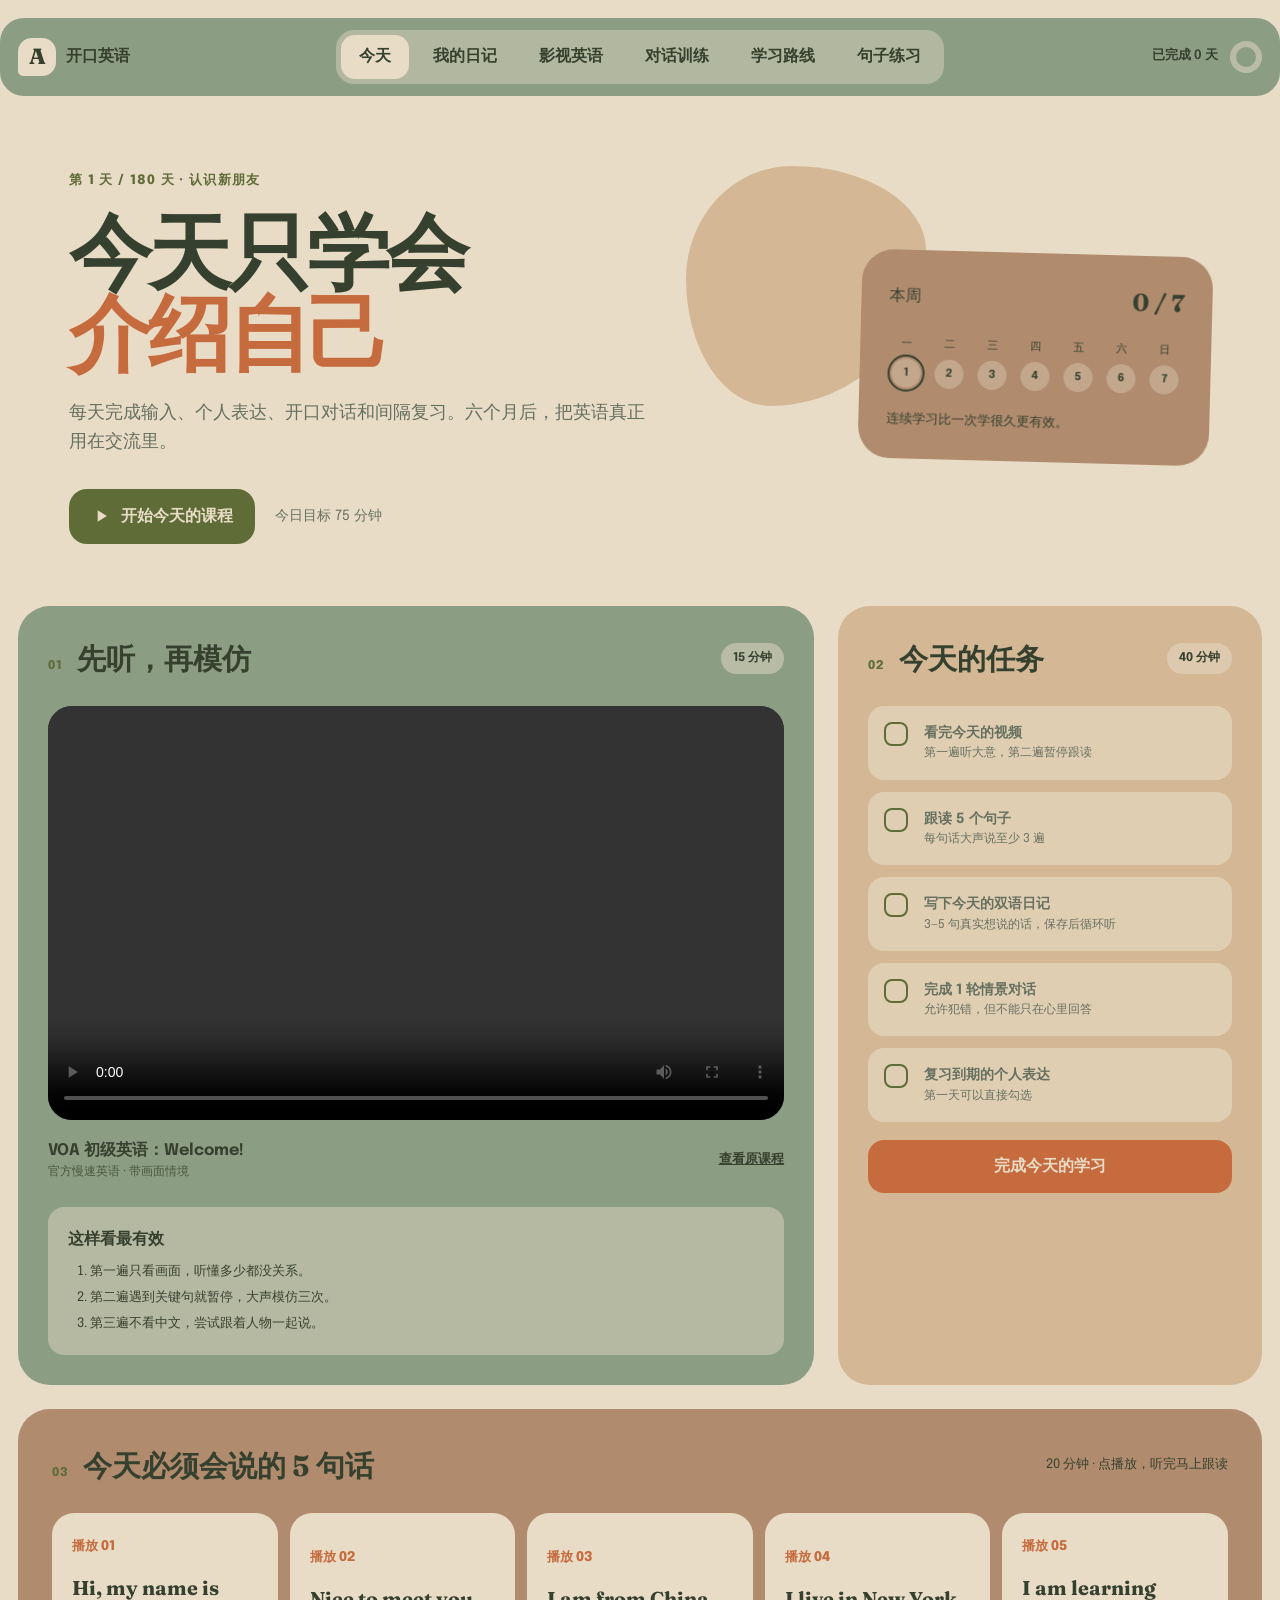
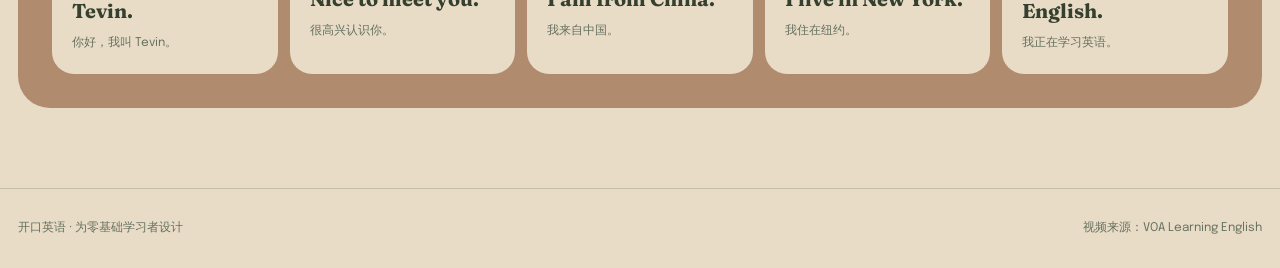
==== index.html @ 3f5068d3 "Publish six-month English learning site" ====
<!doctype html>
<html lang="zh-CN">
<head>
  <meta charset="UTF-8">
  <meta name="viewport" content="width=device-width, initial-scale=1.0">
  <meta name="description" content="为英语零基础学习者设计的六个月口语交流训练产品">
  <title>开口英语｜六个月流利交流计划</title>
  <link rel="preconnect" href="https://fonts.googleapis.com">
  <link rel="preconnect" href="https://fonts.gstatic.com" crossorigin>
  <link href="https://fonts.googleapis.com/css2?family=Epilogue:wght@400;500;600;700;800&family=Fraunces:opsz,wght@9..144,600;9..144,700&display=swap" rel="stylesheet">
  <link rel="stylesheet" href="styles.css">
</head>
<body>
  <header class="site-header">
    <a class="brand" href="#today" aria-label="开口英语首页">
      <span class="brand-mark" aria-hidden="true">A</span>
      <span>开口英语</span>
    </a>
    <nav class="main-nav" aria-label="主导航">
      <button class="nav-item active" data-view="today">今天</button>
      <button class="nav-item" data-view="journal">我的日记</button>
      <button class="nav-item" data-view="movie">影视英语</button>
      <button class="nav-item" data-view="conversation">对话训练</button>
      <button class="nav-item" data-view="roadmap">学习路线</button>
      <button class="nav-item" data-view="practice">句子练习</button>
    </nav>
    <div class="header-progress" aria-label="学习进度">
      <span id="headerProgressText">已完成 0 天</span>
      <span class="progress-ring" id="headerProgressRing"></span>
    </div>
  </header>

  <main>
    <section class="view active" id="today" aria-labelledby="todayTitle">
      <div class="hero">
        <div class="hero-copy">
          <p class="eyebrow" id="dayLabel">第 1 天 / 180 天 · 认识新朋友</p>
          <h1 id="todayTitle">今天只学会<br><em>介绍自己</em></h1>
          <p class="hero-intro">每天完成输入、个人表达、开口对话和间隔复习。六个月后，把英语真正用在交流里。</p>
          <div class="hero-actions">
            <button class="primary-button" id="startButton">
              <svg viewBox="0 0 24 24" aria-hidden="true"><path d="M8 5v14l11-7z"/></svg>
              开始今天的课程
            </button>
            <span class="duration">今日目标 75 分钟</span>
          </div>
        </div>
        <aside class="week-card" aria-label="本周进度">
          <div class="week-card-head">
            <span>本周</span>
            <strong id="weekFraction">0 / 7</strong>
          </div>
          <div class="week-days" id="weekDays"></div>
          <p>连续学习比一次学很久更有效。</p>
        </aside>
      </div>

      <div class="lesson-layout" id="lessonContent">
        <section class="video-panel">
          <div class="section-heading">
            <div>
              <span class="step-number">01</span>
              <h2>先听，再模仿</h2>
            </div>
            <span class="time-chip">15 分钟</span>
          </div>
          <div class="video-frame">
            <video id="lessonVideo" controls playsinline preload="metadata">
              <source src="https://voa-video-ns.akamaized.net/pangeavideo/2021/02/5/5f/5f00c78a-0f84-41e6-949d-bd808bcadf50.mp4" type="video/mp4">
            </video>
          </div>
          <div class="video-meta">
            <div>
              <strong id="videoTitle">VOA 初级英语：Welcome!</strong>
              <span>官方慢速英语 · 带画面情境</span>
            </div>
            <a id="sourceLink" href="https://learningenglish.voanews.com/a/let-s-learn-english---level-1---lesson-1-welcome-/5781394.html" target="_blank" rel="noreferrer">查看原课程</a>
          </div>
          <div class="listen-guide">
            <strong>这样看最有效</strong>
            <ol>
              <li>第一遍只看画面，听懂多少都没关系。</li>
              <li>第二遍遇到关键句就暂停，大声模仿三次。</li>
              <li>第三遍不看中文，尝试跟着人物一起说。</li>
            </ol>
          </div>
        </section>

        <aside class="task-panel">
          <div class="section-heading compact">
            <div>
              <span class="step-number">02</span>
              <h2>今天的任务</h2>
            </div>
            <span class="time-chip">40 分钟</span>
          </div>
          <div class="task-list" id="taskList"></div>
          <button class="complete-button" id="completeDay">完成今天的学习</button>
        </aside>
      </div>

      <section class="phrase-section">
        <div class="section-heading">
          <div>
            <span class="step-number">03</span>
            <h2>今天必须会说的 5 句话</h2>
          </div>
          <span class="hint">20 分钟 · 点播放，听完马上跟读</span>
        </div>
        <div class="phrase-grid" id="todayPhrases"></div>
      </section>
    </section>

    <section class="view" id="journal" aria-labelledby="journalTitle">
      <div class="page-title journal-title">
        <p class="eyebrow">建立你自己的英文语言体系</p>
        <h1 id="journalTitle">把今天想说的话，<br>变成你的<em>英文</em></h1>
        <p>每天写 3—5 句真实生活，整理成简单英文，再反复听和跟读。你积累的不是课本句子，而是自己以后真的会说的话。</p>
      </div>

      <div class="journal-flow" aria-label="日记学习流程">
        <div><span>01</span><strong>用中文写</strong><small>只写真实想说的话</small></div>
        <div><span>02</span><strong>整理成英文</strong><small>一句话表达一个意思</small></div>
        <div><span>03</span><strong>慢速循环听</strong><small>听一句，跟读一句</small></div>
        <div><span>04</span><strong>隔天再复习</strong><small>让表达变成自然反应</small></div>
      </div>

      <div class="journal-workspace">
        <section class="journal-editor">
          <div class="journal-date-row">
            <div>
              <span class="step-number">今天的小日记</span>
              <h2 id="journalDate">正在准备日期</h2>
            </div>
            <span class="privacy-label">
              <svg viewBox="0 0 24 24" aria-hidden="true"><path d="M17 8h-1V6a4 4 0 0 0-8 0v2H7a2 2 0 0 0-2 2v9h14v-9a2 2 0 0 0-2-2zm-7-2a2 2 0 0 1 4 0v2h-4V6zm3 9.72V17h-2v-1.28a2 2 0 1 1 2 0z"/></svg>
              保存在本机
            </span>
          </div>

          <label class="journal-field" for="chineseJournal">
            <span><strong>先用中文写</strong><small id="chineseCount">0 / 200 字</small></span>
            <textarea id="chineseJournal" maxlength="200" placeholder="例如：今天工作有点忙，但是我完成了很多事情。晚上我想早点休息。"></textarea>
          </label>

          <div class="translation-help">
            <div>
              <strong>怎样得到更自然的英文？</strong>
              <p>点击复制翻译请求，把它发给你常用的 AI；得到结果后粘贴到下面。请求会要求使用简单、口语化的初级英文。</p>
            </div>
            <button class="secondary-button" id="copyTranslationPrompt">复制翻译请求</button>
          </div>

          <label class="journal-field english-field" for="englishJournal">
            <span><strong>整理后的英文</strong><small id="englishCount">0 / 500</small></span>
            <textarea id="englishJournal" maxlength="500" lang="en" placeholder="Today was a busy day at work, but I got a lot done. I want to go to bed early tonight."></textarea>
          </label>

          <div class="editor-actions">
            <button class="save-journal-button" id="saveJournal">保存并开始听</button>
            <button class="clear-button" id="clearJournal">清空</button>
          </div>
        </section>

        <aside class="journal-player">
          <div class="player-head">
            <span class="step-number">我的英文录音带</span>
            <span id="sentenceCounter">还没有句子</span>
          </div>
          <div class="tape-window" id="tapeWindow">
            <p id="currentJournalSentence">保存英文日记后，这里会逐句播放。</p>
            <span id="currentSentenceTranslation">先听，再看文字跟读。</span>
          </div>
          <div class="player-controls">
            <button class="round-control" id="previousSentence" aria-label="上一句">
              <svg viewBox="0 0 24 24" aria-hidden="true"><path d="M6 6h2v12H6zm3.5 6 8.5 6V6z"/></svg>
            </button>
            <button class="play-journal-button" id="playJournal">
              <svg viewBox="0 0 24 24" aria-hidden="true"><path d="M8 5v14l11-7z"/></svg>
              播放
            </button>
            <button class="round-control" id="nextSentence" aria-label="下一句">
              <svg viewBox="0 0 24 24" aria-hidden="true"><path d="M16 6h2v12h-2zM6 6v12l8.5-6z"/></svg>
            </button>
          </div>
          <div class="player-settings">
            <label>语速
              <select id="journalRate">
                <option value="0.65">很慢</option>
                <option value="0.8" selected>慢速</option>
                <option value="1">正常</option>
              </select>
            </label>
            <label class="loop-setting"><input type="checkbox" id="journalLoop" checked><span>循环播放</span></label>
          </div>
          <button class="shadow-button" id="shadowSentence">听完了，我跟读这一句</button>
          <div class="journal-recognition" id="journalRecognition" aria-live="polite">跟读结果会显示在这里</div>
        </aside>
      </div>

      <section class="journal-library">
        <div class="section-heading">
          <div>
            <span class="step-number">个人语料库</span>
            <h2>这些都是你真正想说的话</h2>
          </div>
          <span class="hint" id="libraryCount">已积累 0 篇</span>
        </div>
        <div class="empty-library" id="emptyLibrary">保存第一篇日记后，它会出现在这里，方便以后反复复习。</div>
        <div class="library-list" id="libraryList"></div>
      </section>
    </section>

    <section class="view" id="movie" aria-labelledby="movieTitle">
      <div class="page-title movie-title">
        <p class="eyebrow">电影和短视频都可以练</p>
        <h1 id="movieTitle">给喜欢的片段，<br>配上你的<em>英文</em></h1>
        <p>选择一个本机电影或短视频，截取 15—30 秒，给每句中文整理自然英文。看画面、听英文、跟角色一起说，最后关闭字幕完成配音。</p>
      </div>

      <div class="movie-lab">
        <section class="movie-screen-panel">
          <div class="movie-screen" id="movieScreen">
            <video id="movieVideo" controls playsinline></video>
            <div class="movie-empty" id="movieEmpty">
              <svg viewBox="0 0 24 24" aria-hidden="true"><path d="M4 4h16v16H4zM6 6v3h3V6H6zm5 0v3h2V6h-2zm4 0v3h3V6h-3zM6 11v3h3v-3H6zm5 0v3h2v-3h-2zm4 0v3h3v-3h-3zM6 16v2h3v-2H6zm5 0v2h2v-2h-2zm4 0v2h3v-2h-3z"/></svg>
              <strong>选择你有权使用的视频片段</strong>
              <span>MP4、MOV 或 WebM，视频只在当前浏览器中打开</span>
              <label class="upload-movie-button" for="movieFile">选择本机视频</label>
              <input type="file" id="movieFile" accept="video/mp4,video/quicktime,video/webm">
            </div>
            <div class="movie-subtitle" id="movieSubtitle" hidden>
              <strong id="movieSubtitleEnglish"></strong>
              <span id="movieSubtitleChinese"></span>
            </div>
          </div>
          <div class="movie-file-row">
            <span id="movieFileName">尚未选择视频</span>
            <label for="movieFile">更换视频</label>
          </div>
        </section>

        <aside class="line-study-card">
          <div class="line-card-head">
            <span class="step-number">当前台词</span>
            <span id="movieLineCounter">0 / 0</span>
          </div>
          <p class="movie-line-en" id="movieLineEnglish">添加第一句英文台词后，从这里开始学习。</p>
          <p class="movie-line-cn" id="movieLineChinese">一句只表达一个意思，英文要自然，不要逐字直译。</p>
          <div class="word-breakdown" id="wordBreakdown"></div>
          <div class="movie-line-actions">
            <button id="previewDub" class="preview-dub-button">
              <svg viewBox="0 0 24 24" aria-hidden="true"><path d="M8 5v14l11-7z"/></svg>
              预览英文配音
            </button>
            <button id="listenMovieLine" class="line-listen-button">只听台词</button>
          </div>
          <button id="shadowMovieLine" class="movie-shadow-button">关闭字幕，我来配音</button>
          <div class="movie-recognition" id="movieRecognition" aria-live="polite">跟读结果会显示在这里</div>
        </aside>
      </div>

      <div class="subtitle-workbench">
        <section class="line-editor">
          <div class="section-heading compact">
            <div><span class="step-number">制作</span><h2>添加一句双语台词</h2></div>
          </div>
          <div class="time-fields">
            <label>开始时间（秒）<input type="number" id="lineStart" min="0" step="0.1" value="0"></label>
            <button id="captureStart">使用视频当前时间</button>
            <label>结束时间（秒）<input type="number" id="lineEnd" min="0" step="0.1" value="3"></label>
            <button id="captureEnd">使用视频当前时间</button>
          </div>
          <label class="line-input">中文原意<input type="text" id="lineChinese" maxlength="100" placeholder="例如：你这不是欺负老实人吗？"></label>
          <label class="line-input">自然英文<input type="text" id="lineEnglish" maxlength="160" placeholder="例如：Aren't you bullying an honest man?"></label>
          <div class="natural-english-tip">
            <strong>自然英文检查</strong>
            <span>先问“英语里这个场景通常怎么说”，不要按照中文字序逐个翻译。</span>
          </div>
          <button class="add-line-button" id="addMovieLine">保存这句台词</button>
        </section>

        <section class="subtitle-list-panel">
          <div class="section-heading compact">
            <div><span class="step-number">字幕表</span><h2>这个片段的台词</h2></div>
            <span class="hint" id="movieLinesCount">0 句</span>
          </div>
          <div class="subtitle-empty" id="subtitleEmpty">还没有台词。播放视频，在每句开始和结束处记录时间，再添加中英文。</div>
          <div class="subtitle-lines" id="subtitleLines"></div>
        </section>
      </div>

      <section class="original-voice-roadmap">
        <div>
          <span class="step-number">下一阶段</span>
          <h2>保留人物原音色，自动变成英文</h2>
          <p>当前版本使用浏览器英文声音，已经可以完成字幕、配音预览和跟读。若要保留视频中每个人的原始音色，需要在服务器完成下面四步，并且只处理你有权使用的视频。</p>
        </div>
        <ol>
          <li><strong>识别</strong><span>把中文人声转成带时间点的文字</span></li>
          <li><strong>改写</strong><span>翻成自然英文并匹配原句时长</span></li>
          <li><strong>配音</strong><span>生成保留说话风格的授权英文声音</span></li>
          <li><strong>合成</strong><span>替换人声，同时保留音乐和环境声</span></li>
        </ol>
      </section>
    </section>

    <section class="view" id="conversation" aria-labelledby="conversationTitle">
      <div class="page-title conversation-title">
        <p class="eyebrow">每周至少完成 3 次</p>
        <h1 id="conversationTitle">不等准备好，<br>现在就开始<em>对话</em></h1>
        <p>选择一个真实场景。系统会逐步提问，你需要直接用英文回答。不会的词可以换简单说法，不要切回中文。</p>
      </div>

      <div class="conversation-layout">
        <aside class="scenario-panel">
          <div class="section-heading compact">
            <div><span class="step-number">场景</span><h2>今天练什么？</h2></div>
          </div>
          <div class="scenario-list" id="scenarioList"></div>
          <div class="conversation-rule">
            <strong>真实交流的三个规则</strong>
            <p>先回答，再修正；一句不会就换一种说法；没听懂时主动请求重复。</p>
          </div>
        </aside>

        <section class="conversation-stage">
          <div class="stage-topline">
            <span id="scenarioLevel">第 1 月 · A1</span>
            <span id="conversationProgress">问题 1 / 4</span>
          </div>
          <div class="coach-message">
            <span>对方说</span>
            <p id="coachQuestion" lang="en">Hi! Nice to meet you. What's your name?</p>
            <button class="small-listen-button" id="listenQuestion">
              <svg viewBox="0 0 24 24" aria-hidden="true"><path d="M3 9v6h4l5 4V5L7 9H3zm13.5 3a4.5 4.5 0 0 0-2.5-4.03v8.05A4.5 4.5 0 0 0 16.5 12z"/></svg>
              再听一次
            </button>
          </div>
          <div class="answer-area">
            <span>你来回答</span>
            <div class="answer-transcript" id="conversationTranscript">点击麦克风后，直接用英文回答</div>
            <div class="conversation-actions">
              <button class="conversation-record" id="conversationRecord"><span class="record-dot"></span>开始回答</button>
              <button class="next-question" id="nextQuestion">下一问</button>
            </div>
          </div>
          <div class="rescue-phrases">
            <strong>卡住时就说</strong>
            <button data-rescue="Could you say that again, please?">Could you say that again, please?</button>
            <button data-rescue="Let me think for a moment.">Let me think for a moment.</button>
            <button data-rescue="I don't know the word, but it is like...">I don't know the word, but it is like...</button>
          </div>
          <div class="session-result" id="sessionResult" hidden>
            <strong>这轮对话完成了</strong>
            <p id="sessionResultText"></p>
            <button id="restartConversation">再练一次</button>
          </div>
        </section>
      </div>
    </section>

    <section class="view" id="roadmap" aria-labelledby="roadmapTitle">
      <div class="page-title">
        <p class="eyebrow">从零基础到自然交流</p>
        <h1 id="roadmapTitle">你的 <em>6 个月</em>交流路线</h1>
        <p>每天 60—90 分钟，每周一次口语复测。课程从生存表达开始，逐步进入真实生活、讲述经历和表达观点。</p>
      </div>
      <div class="roadmap-summary">
        <div><strong>180</strong><span>天训练周期</span></div>
        <div><strong>700+</strong><span>个主动表达</span></div>
        <div><strong>24</strong><span>个真实场景</span></div>
        <div><strong>15+</strong><span>分钟持续对话</span></div>
      </div>
      <div class="month-grid" id="monthGrid"></div>
    </section>

    <section class="view" id="practice" aria-labelledby="practiceTitle">
      <div class="page-title practice-title">
        <p class="eyebrow">听一句，说一句</p>
        <h1 id="practiceTitle">把英语说出口，<br><em>从这五句开始</em></h1>
        <p>先听标准发音，再按住录音说一遍。浏览器支持时，会自动显示你说出的内容。</p>
      </div>
      <div class="practice-shell">
        <div class="phrase-selector" id="phraseSelector"></div>
        <div class="speaking-card">
          <span class="speaking-index" id="speakingIndex">句子 1 / 5</span>
          <p class="speaking-en" id="speakingEnglish">Hi, my name is Tevin.</p>
          <p class="speaking-cn" id="speakingChinese">你好，我叫 Tevin。</p>
          <div class="speaking-actions">
            <button class="listen-button" id="listenButton">
              <svg viewBox="0 0 24 24" aria-hidden="true"><path d="M3 9v6h4l5 4V5L7 9H3zm13.5 3a4.5 4.5 0 0 0-2.5-4.03v8.05A4.5 4.5 0 0 0 16.5 12z"/></svg>
              听发音
            </button>
            <button class="record-button" id="recordButton">
              <span class="record-dot"></span>
              开始跟读
            </button>
          </div>
          <div class="recognition-result" id="recognitionResult" aria-live="polite">准备好后，点击“开始跟读”</div>
          <p class="browser-note">录音识别建议使用 Chrome 或 Edge，并允许麦克风权限。</p>
        </div>
      </div>
    </section>
  </main>

  <footer>
    <span>开口英语 · 为零基础学习者设计</span>
    <span>视频来源：VOA Learning English</span>
  </footer>

  <div class="toast" id="toast" role="status" aria-live="polite"></div>
  <script src="app.js"></script>
</body>
</html>
---- styles.css ----
:root {
  --sage: #8b9d83;
  --sage-deep: #606c38;
  --sand: #e8dcc7;
  --oat: #d4b895;
  --clay: #b08b6e;
  --terracotta: #c66b3d;
  --ink: #36402e;
  --soft-ink: #66705f;
  --radius-lg: 32px;
  --radius-md: 22px;
  --radius-sm: 16px;
  --font-body: "Epilogue", sans-serif;
  --font-display: "Fraunces", serif;
}

* { box-sizing: border-box; }
html { scroll-behavior: smooth; }
body {
  margin: 0;
  color: var(--ink);
  background: var(--sand);
  font-family: var(--font-body);
  line-height: 1.6;
}
body::before {
  content: "";
  position: fixed;
  inset: 0;
  pointer-events: none;
  opacity: .025;
  z-index: 20;
  filter: url("data:image/svg+xml,%3Csvg xmlns='http://www.w3.org/2000/svg'%3E%3Cfilter id='n'%3E%3CfeTurbulence type='fractalNoise' baseFrequency='.8' numOctaves='3' stitchTiles='stitch'/%3E%3C/filter%3E%3C/svg%3E%23n");
}
button, a { font: inherit; }
button { color: inherit; }
button:focus-visible, a:focus-visible { outline: 3px solid var(--terracotta); outline-offset: 3px; }

.site-header {
  max-width: 1280px;
  margin: 18px auto 0;
  padding: 12px 18px;
  border-radius: 24px;
  background: var(--sage);
  display: grid;
  grid-template-columns: 1fr auto 1fr;
  align-items: center;
  gap: 24px;
  position: sticky;
  top: 12px;
  z-index: 10;
}
.brand { display: flex; align-items: center; gap: 10px; color: var(--ink); text-decoration: none; font-weight: 800; }
.brand-mark { width: 38px; height: 38px; border-radius: 14px 14px 14px 5px; display: grid; place-items: center; background: var(--sand); font-family: var(--font-display); font-size: 22px; }
.main-nav { display: flex; gap: 6px; padding: 5px; border-radius: 18px; background: rgba(232,220,199,.42); }
.nav-item { border: 0; background: transparent; border-radius: 14px; padding: 9px 18px; cursor: pointer; font-weight: 600; }
.nav-item.active { background: var(--sand); }
.header-progress { justify-self: end; display: flex; align-items: center; gap: 12px; font-size: 13px; font-weight: 600; }
.progress-ring { --progress: 0deg; width: 32px; height: 32px; border-radius: 50%; background: conic-gradient(var(--terracotta) var(--progress), rgba(232,220,199,.5) 0); position: relative; }
.progress-ring::after { content: ""; position: absolute; inset: 6px; background: var(--sage); border-radius: 50%; }

main { max-width: 1280px; margin: 0 auto; padding: 0 18px 80px; }
.view { display: none; animation: rise .45s ease both; }
.view.active { display: block; }
@keyframes rise { from { opacity: 0; transform: translateY(10px); } to { opacity: 1; transform: translateY(0); } }

.hero { min-height: 510px; display: grid; grid-template-columns: 1.6fr .75fr; gap: 42px; align-items: center; padding: 66px 4vw 52px; position: relative; }
.hero::after { content: ""; position: absolute; width: 240px; height: 240px; right: 27%; top: 70px; background: var(--oat); border-radius: 44% 56% 65% 35% / 47% 35% 65% 53%; z-index: -1; animation: breathe 7s ease-in-out infinite; }
@keyframes breathe { 50% { transform: scale(1.06) rotate(4deg); } }
.eyebrow { margin: 0 0 20px; font-size: 13px; font-weight: 800; letter-spacing: .1em; text-transform: uppercase; color: var(--sage-deep); }
h1, h2, p { margin-top: 0; }
h1 { margin-bottom: 24px; font-family: var(--font-display); font-size: clamp(50px, 6.5vw, 92px); line-height: .98; letter-spacing: -.045em; }
h1 em { color: var(--terracotta); font-style: normal; }
.hero-intro { max-width: 580px; font-size: 18px; color: var(--soft-ink); }
.hero-actions { display: flex; align-items: center; gap: 20px; margin-top: 32px; }
.primary-button, .complete-button, .listen-button, .record-button { border: 0; cursor: pointer; font-weight: 700; transition: transform .3s ease, background .3s ease; }
.primary-button { display: flex; align-items: center; gap: 10px; padding: 15px 22px; border-radius: 18px; background: var(--sage-deep); color: var(--sand); }
.primary-button:hover, .complete-button:hover, .listen-button:hover, .record-button:hover { transform: translateY(-2px); }
.primary-button svg, .listen-button svg { width: 20px; fill: currentColor; }
.duration { color: var(--soft-ink); font-size: 14px; }
.week-card { background: var(--clay); padding: 28px; border-radius: var(--radius-lg); transform: rotate(1.5deg); }
.week-card-head { display: flex; justify-content: space-between; align-items: center; margin-bottom: 20px; }
.week-card-head strong { font-family: var(--font-display); font-size: 24px; }
.week-days { display: grid; grid-template-columns: repeat(7, 1fr); gap: 7px; }
.week-day { text-align: center; font-size: 11px; }
.week-day span { width: 29px; height: 29px; margin: 5px auto 0; border-radius: 50%; display: grid; place-items: center; background: rgba(232,220,199,.35); font-weight: 700; }
.week-day.done span { background: var(--sage-deep); color: var(--sand); }
.week-day.today span { outline: 2px solid var(--ink); outline-offset: 2px; }
.week-card p { margin: 22px 0 0; font-size: 13px; }

.lesson-layout { display: grid; grid-template-columns: 1.5fr .8fr; gap: 24px; scroll-margin-top: 110px; }
.video-panel, .task-panel, .phrase-section, .roadmap-summary, .month-card, .practice-shell, .journal-workspace, .journal-library { border-radius: var(--radius-lg); }
.video-panel { padding: 30px; background: var(--sage); }
.task-panel { padding: 30px; background: var(--oat); }
.section-heading { display: flex; align-items: center; justify-content: space-between; margin-bottom: 24px; }
.section-heading > div { display: flex; align-items: baseline; gap: 14px; }
.section-heading h2 { margin: 0; font-family: var(--font-display); font-size: 29px; }
.step-number { color: var(--sage-deep); font-weight: 800; font-size: 12px; letter-spacing: .08em; }
.time-chip { background: rgba(232,220,199,.5); border-radius: 999px; padding: 6px 12px; font-size: 12px; font-weight: 700; }
.video-frame { overflow: hidden; border-radius: 24px; background: var(--ink); aspect-ratio: 16/9; }
.video-frame video { width: 100%; height: 100%; object-fit: cover; display: block; }
.video-meta { display: flex; align-items: center; justify-content: space-between; gap: 16px; margin-top: 18px; }
.video-meta div { display: flex; flex-direction: column; }
.video-meta span { font-size: 12px; color: var(--ink); opacity: .75; }
.video-meta a { color: var(--ink); font-size: 13px; font-weight: 700; }
.listen-guide { margin-top: 24px; padding: 20px; border-radius: var(--radius-sm); background: rgba(232,220,199,.45); }
.listen-guide ol { margin: 10px 0 0; padding-left: 22px; font-size: 13px; }
.listen-guide li + li { margin-top: 5px; }
.task-list { display: flex; flex-direction: column; gap: 12px; }
.task-item { display: grid; grid-template-columns: 28px 1fr; gap: 12px; padding: 16px; border-radius: var(--radius-sm); background: rgba(232,220,199,.62); cursor: pointer; }
.task-item input { position: absolute; opacity: 0; }
.check { width: 24px; height: 24px; border: 2px solid var(--sage-deep); border-radius: 8px; display: grid; place-items: center; }
.task-item.checked .check { background: var(--sage-deep); }
.task-item.checked .check::after { content: ""; width: 9px; height: 5px; border-left: 2px solid var(--sand); border-bottom: 2px solid var(--sand); transform: rotate(-45deg) translateY(-1px); }
.task-item strong { display: block; font-size: 14px; }
.task-item span { font-size: 12px; color: var(--soft-ink); }
.complete-button { width: 100%; margin-top: 18px; padding: 14px; border-radius: 16px; background: var(--terracotta); color: var(--sand); }
.complete-button.done { background: var(--sage-deep); }

.phrase-section { margin-top: 24px; padding: 34px; background: var(--clay); }
.hint { font-size: 13px; }
.phrase-grid { display: grid; grid-template-columns: repeat(5, 1fr); gap: 12px; }
.phrase-card { border: 0; text-align: left; padding: 20px; min-height: 150px; border-radius: var(--radius-md); background: var(--sand); cursor: pointer; transition: transform .3s ease; }
.phrase-card:hover { transform: translateY(-4px) rotate(-1deg); }
.phrase-card small { color: var(--terracotta); font-weight: 800; }
.phrase-card strong { display: block; margin: 17px 0 7px; font-family: var(--font-display); font-size: 20px; line-height: 1.15; }
.phrase-card span { color: var(--soft-ink); font-size: 12px; }

.page-title { padding: 84px 4vw 50px; max-width: 980px; }
.page-title h1 { font-size: clamp(50px, 7vw, 88px); }
.page-title > p:last-child { max-width: 730px; color: var(--soft-ink); font-size: 18px; }
.roadmap-summary { padding: 26px 34px; background: var(--sage); display: grid; grid-template-columns: repeat(4, 1fr); margin-bottom: 24px; }
.roadmap-summary div { display: flex; flex-direction: column; padding: 8px 24px; border-right: 1px solid rgba(54,64,46,.25); }
.roadmap-summary div:last-child { border: 0; }
.roadmap-summary strong { font-family: var(--font-display); font-size: 32px; }
.roadmap-summary span { font-size: 12px; color: var(--soft-ink); }
.month-grid { display: grid; grid-template-columns: repeat(3, 1fr); gap: 18px; }
.month-card { padding: 26px; min-height: 255px; background: var(--oat); position: relative; overflow: hidden; }
.month-card:nth-child(3n+2) { background: var(--sage); }
.month-card:nth-child(3n+3) { background: var(--clay); }
.month-card::after { content: attr(data-month); position: absolute; right: -5px; bottom: -36px; font-family: var(--font-display); font-size: 120px; color: rgba(54,64,46,.08); }
.month-card header { display: flex; justify-content: space-between; align-items: center; }
.month-card .phase { font-size: 11px; font-weight: 800; letter-spacing: .08em; }
.month-card .month-number { font-family: var(--font-display); font-size: 22px; }
.month-card h2 { margin: 28px 0 10px; font-family: var(--font-display); font-size: 27px; }
.month-card p { font-size: 13px; color: var(--soft-ink); }
.month-card ul { padding-left: 18px; font-size: 13px; }

.practice-title { padding-bottom: 40px; }
.practice-shell { display: grid; grid-template-columns: .7fr 1.5fr; overflow: hidden; background: var(--sage); }
.phrase-selector { padding: 24px; display: flex; flex-direction: column; gap: 9px; }
.selector-button { border: 0; border-radius: var(--radius-sm); padding: 16px; background: transparent; text-align: left; cursor: pointer; }
.selector-button.active { background: var(--sand); }
.selector-button strong { display: block; font-size: 14px; }
.selector-button span { font-size: 12px; color: var(--soft-ink); }
.speaking-card { min-height: 440px; padding: 54px; background: var(--oat); display: flex; flex-direction: column; justify-content: center; align-items: flex-start; }
.speaking-index { color: var(--sage-deep); font-size: 12px; font-weight: 800; letter-spacing: .08em; }
.speaking-en { margin: 26px 0 8px; font-family: var(--font-display); font-size: clamp(34px, 5vw, 64px); line-height: 1.1; }
.speaking-cn { color: var(--soft-ink); }
.speaking-actions { display: flex; gap: 12px; margin-top: 28px; }
.listen-button, .record-button { display: flex; align-items: center; gap: 9px; padding: 13px 18px; border-radius: 16px; }
.listen-button { background: var(--sage-deep); color: var(--sand); }
.record-button { background: var(--terracotta); color: var(--sand); }
.record-dot { width: 10px; height: 10px; border-radius: 50%; background: var(--sand); }
.record-button.recording .record-dot { animation: pulse 1s infinite; }
@keyframes pulse { 50% { opacity: .25; transform: scale(1.5); } }
.recognition-result { width: 100%; min-height: 56px; margin-top: 22px; padding: 14px 16px; border-radius: var(--radius-sm); background: rgba(232,220,199,.55); font-size: 14px; }
.browser-note { margin: 12px 0 0; font-size: 11px; color: var(--soft-ink); }

.journal-title { padding-bottom: 34px; }
.journal-flow { display: grid; grid-template-columns: repeat(4, 1fr); gap: 10px; margin-bottom: 24px; }
.journal-flow div { min-height: 126px; padding: 20px; border-radius: var(--radius-md); background: var(--sage); display: flex; flex-direction: column; }
.journal-flow div:nth-child(2) { background: var(--oat); }
.journal-flow div:nth-child(3) { background: var(--clay); }
.journal-flow div:nth-child(4) { background: var(--sage); }
.journal-flow span { color: var(--sage-deep); font-size: 11px; font-weight: 800; }
.journal-flow strong { margin-top: 12px; font-family: var(--font-display); font-size: 20px; }
.journal-flow small { margin-top: auto; color: var(--soft-ink); }
.journal-workspace { display: grid; grid-template-columns: 1.35fr .8fr; overflow: hidden; background: var(--oat); }
.journal-editor { padding: 38px; }
.journal-date-row { display: flex; align-items: center; justify-content: space-between; margin-bottom: 26px; }
.journal-date-row h2 { margin: 5px 0 0; font-family: var(--font-display); font-size: 30px; }
.privacy-label { display: flex; align-items: center; gap: 6px; padding: 7px 10px; border-radius: 999px; background: rgba(232,220,199,.7); color: var(--soft-ink); font-size: 11px; }
.privacy-label svg { width: 14px; fill: currentColor; }
.journal-field { display: block; }
.journal-field > span { display: flex; justify-content: space-between; margin-bottom: 8px; }
.journal-field small { color: var(--soft-ink); }
.journal-field textarea { width: 100%; min-height: 128px; resize: vertical; padding: 18px; border: 1px solid rgba(54,64,46,.2); border-radius: var(--radius-sm); background: var(--sand); color: var(--ink); font: 15px/1.7 var(--font-body); }
.journal-field textarea:focus { outline: 3px solid rgba(198,107,61,.35); border-color: var(--terracotta); }
.english-field textarea { min-height: 150px; font-size: 17px; }
.translation-help { margin: 16px 0; padding: 18px; border-radius: var(--radius-sm); background: var(--clay); display: flex; align-items: center; justify-content: space-between; gap: 18px; }
.translation-help strong { font-size: 13px; }
.translation-help p { margin: 4px 0 0; max-width: 520px; color: var(--ink); font-size: 11px; }
.secondary-button, .clear-button, .save-journal-button, .play-journal-button, .round-control, .shadow-button, .library-action { border: 0; cursor: pointer; font-weight: 700; }
.secondary-button { flex: 0 0 auto; padding: 10px 13px; border-radius: 12px; background: var(--sand); }
.editor-actions { display: flex; gap: 10px; margin-top: 18px; }
.save-journal-button { padding: 14px 20px; border-radius: 16px; background: var(--sage-deep); color: var(--sand); }
.clear-button { padding: 14px 18px; border-radius: 16px; background: rgba(232,220,199,.65); }
.journal-player { padding: 38px; background: var(--sage); display: flex; flex-direction: column; }
.player-head { display: flex; justify-content: space-between; font-size: 11px; color: var(--soft-ink); }
.tape-window { min-height: 205px; margin: 30px 0 20px; padding: 24px; border-radius: 26px; background: var(--sand); display: flex; flex-direction: column; justify-content: center; position: relative; overflow: hidden; }
.tape-window::before, .tape-window::after { content: ""; position: absolute; top: 16px; width: 42px; height: 42px; border: 10px solid var(--oat); border-radius: 50%; opacity: .55; }
.tape-window::before { left: 16px; }
.tape-window::after { right: 16px; }
.tape-window p { margin: 22px 0 10px; font-family: var(--font-display); font-size: 27px; line-height: 1.25; position: relative; z-index: 1; }
.tape-window span { color: var(--soft-ink); font-size: 12px; position: relative; z-index: 1; }
.tape-window.playing { animation: breathe 2.4s ease-in-out infinite; }
.player-controls { display: flex; align-items: center; justify-content: center; gap: 12px; }
.round-control { width: 42px; height: 42px; border-radius: 50%; background: rgba(232,220,199,.55); display: grid; place-items: center; }
.round-control svg { width: 18px; fill: var(--ink); }
.play-journal-button { min-width: 118px; padding: 13px 18px; border-radius: 18px; background: var(--terracotta); color: var(--sand); display: flex; justify-content: center; align-items: center; gap: 8px; }
.play-journal-button svg { width: 18px; fill: currentColor; }
.player-settings { margin: 22px 0; display: flex; justify-content: space-between; align-items: center; font-size: 12px; }
.player-settings select { margin-left: 7px; padding: 6px 8px; border: 0; border-radius: 10px; background: var(--sand); color: var(--ink); }
.loop-setting { display: flex; gap: 7px; align-items: center; }
.loop-setting input { accent-color: var(--sage-deep); }
.shadow-button { padding: 13px; border-radius: 15px; background: var(--sage-deep); color: var(--sand); }
.journal-recognition { min-height: 49px; margin-top: 12px; padding: 12px; border-radius: 14px; background: rgba(232,220,199,.38); font-size: 12px; }
.journal-library { margin-top: 24px; padding: 34px; background: var(--clay); }
.empty-library { padding: 30px; border-radius: var(--radius-md); background: rgba(232,220,199,.5); text-align: center; color: var(--soft-ink); font-size: 13px; }
.library-list { display: grid; grid-template-columns: repeat(2, 1fr); gap: 14px; }
.library-entry { padding: 22px; border-radius: var(--radius-md); background: var(--sand); }
.library-entry time { color: var(--sage-deep); font-size: 11px; font-weight: 800; }
.library-entry .entry-cn { margin: 12px 0 5px; color: var(--soft-ink); font-size: 12px; }
.library-entry .entry-en { margin: 0; font-family: var(--font-display); font-size: 18px; }
.library-entry footer { max-width: none; margin: 16px 0 0; padding: 0; border: 0; justify-content: flex-start; gap: 8px; }
.library-action { padding: 7px 10px; border-radius: 10px; background: var(--sage); font-size: 11px; }
.library-action.delete { background: var(--oat); }

.conversation-title { padding-bottom: 40px; }
.conversation-layout { display: grid; grid-template-columns: .72fr 1.35fr; gap: 20px; }
.scenario-panel, .conversation-stage { padding: 30px; border-radius: var(--radius-lg); }
.scenario-panel { background: var(--sage); }
.conversation-stage { min-height: 610px; background: var(--oat); position: relative; }
.scenario-list { display: flex; flex-direction: column; gap: 9px; }
.scenario-button { padding: 15px; border: 0; border-radius: var(--radius-sm); background: rgba(232,220,199,.4); text-align: left; cursor: pointer; }
.scenario-button.active { background: var(--sand); }
.scenario-button strong { display: block; font-family: var(--font-display); font-size: 18px; }
.scenario-button span { color: var(--soft-ink); font-size: 11px; }
.conversation-rule { margin-top: 22px; padding: 18px; border-radius: var(--radius-sm); background: var(--clay); }
.conversation-rule p { margin: 6px 0 0; font-size: 12px; }
.stage-topline { display: flex; justify-content: space-between; color: var(--sage-deep); font-size: 11px; font-weight: 800; }
.coach-message { margin-top: 34px; max-width: 88%; padding: 24px; border-radius: 28px 28px 28px 8px; background: var(--sage); }
.coach-message > span, .answer-area > span { font-size: 11px; font-weight: 800; color: var(--sage-deep); }
.coach-message p { margin: 14px 0; font-family: var(--font-display); font-size: 30px; line-height: 1.25; }
.small-listen-button { border: 0; background: transparent; padding: 0; display: flex; align-items: center; gap: 6px; color: var(--ink); cursor: pointer; font-size: 11px; font-weight: 700; }
.small-listen-button svg { width: 16px; fill: currentColor; }
.answer-area { margin: 22px 0 0 auto; max-width: 88%; padding: 22px; border-radius: 28px 28px 8px 28px; background: var(--sand); }
.answer-transcript { min-height: 56px; margin: 10px 0 14px; font-family: var(--font-display); font-size: 20px; color: var(--soft-ink); }
.conversation-actions { display: flex; gap: 8px; }
.conversation-record, .next-question { border: 0; padding: 11px 14px; border-radius: 14px; font-weight: 700; cursor: pointer; }
.conversation-record { background: var(--terracotta); color: var(--sand); display: flex; align-items: center; gap: 7px; }
.conversation-record.recording .record-dot { animation: pulse 1s infinite; }
.next-question { background: var(--sage-deep); color: var(--sand); }
.rescue-phrases { margin-top: 28px; display: flex; flex-wrap: wrap; gap: 7px; align-items: center; }
.rescue-phrases strong { width: 100%; font-size: 11px; color: var(--soft-ink); }
.rescue-phrases button { border: 1px solid rgba(54,64,46,.2); border-radius: 999px; padding: 7px 10px; background: transparent; cursor: pointer; font-size: 10px; }
.session-result { position: absolute; inset: 18px; border-radius: 26px; background: var(--sage-deep); color: var(--sand); padding: 42px; display: flex; flex-direction: column; justify-content: center; align-items: flex-start; }
.session-result[hidden] { display: none; }
.session-result strong { font-family: var(--font-display); font-size: 38px; }
.session-result button { border: 0; padding: 11px 16px; border-radius: 14px; background: var(--sand); color: var(--ink); cursor: pointer; font-weight: 700; }

.movie-title { padding-bottom: 38px; }
.movie-lab { display: grid; grid-template-columns: 1.45fr .78fr; gap: 20px; }
.movie-screen-panel, .line-study-card, .line-editor, .subtitle-list-panel { border-radius: var(--radius-lg); }
.movie-screen-panel { padding: 20px; background: var(--sage); }
.movie-screen { min-height: 390px; border-radius: 24px; overflow: hidden; background: var(--ink); position: relative; display: grid; place-items: center; }
.movie-screen video { width: 100%; height: 100%; max-height: 520px; display: none; object-fit: contain; }
.movie-screen.has-video video { display: block; }
.movie-empty { padding: 34px; display: flex; flex-direction: column; align-items: center; text-align: center; color: var(--sand); }
.movie-screen.has-video .movie-empty { display: none; }
.movie-empty svg { width: 52px; fill: var(--oat); margin-bottom: 18px; }
.movie-empty strong { font-family: var(--font-display); font-size: 24px; }
.movie-empty span { margin: 6px 0 20px; color: var(--oat); font-size: 11px; }
#movieFile { position: absolute; opacity: 0; pointer-events: none; }
.upload-movie-button { padding: 11px 16px; border-radius: 14px; background: var(--terracotta); color: var(--sand); cursor: pointer; font-weight: 700; }
.movie-subtitle { position: absolute; left: 5%; right: 5%; bottom: 54px; padding: 10px 16px; border-radius: 14px; background: rgba(54,64,46,.82); color: var(--sand); text-align: center; }
.movie-subtitle strong { display: block; font-size: 18px; }
.movie-subtitle span { display: block; margin-top: 2px; font-size: 11px; color: var(--oat); }
.movie-file-row { display: flex; justify-content: space-between; margin-top: 12px; color: var(--ink); font-size: 11px; }
.movie-file-row label { text-decoration: underline; cursor: pointer; font-weight: 700; }
.line-study-card { padding: 30px; background: var(--clay); display: flex; flex-direction: column; }
.line-card-head { display: flex; justify-content: space-between; font-size: 11px; }
.movie-line-en { margin: 38px 0 10px; font-family: var(--font-display); font-size: 34px; line-height: 1.12; }
.movie-line-cn { color: var(--soft-ink); font-size: 13px; }
.word-breakdown { display: flex; flex-wrap: wrap; gap: 6px; min-height: 42px; margin: 18px 0; }
.word-chip { border: 0; border-bottom: 2px solid var(--terracotta); padding: 5px 2px; background: transparent; cursor: pointer; color: var(--ink); font-weight: 700; }
.movie-line-actions { display: flex; gap: 8px; margin-top: auto; }
.preview-dub-button, .line-listen-button, .movie-shadow-button, .add-line-button { border: 0; border-radius: 15px; padding: 12px 14px; cursor: pointer; font-weight: 700; }
.preview-dub-button { flex: 1; display: flex; justify-content: center; align-items: center; gap: 7px; background: var(--sage-deep); color: var(--sand); }
.preview-dub-button svg { width: 17px; fill: currentColor; }
.line-listen-button { background: var(--sand); }
.movie-shadow-button { margin-top: 9px; background: var(--terracotta); color: var(--sand); }
.movie-recognition { min-height: 50px; margin-top: 10px; padding: 12px; border-radius: 14px; background: rgba(232,220,199,.4); font-size: 11px; }
.subtitle-workbench { display: grid; grid-template-columns: 1fr 1fr; gap: 20px; margin-top: 20px; }
.line-editor { padding: 30px; background: var(--oat); }
.subtitle-list-panel { padding: 30px; background: var(--sage); }
.time-fields { display: grid; grid-template-columns: 1fr auto; gap: 9px; margin-bottom: 16px; }
.time-fields label, .line-input { font-size: 11px; font-weight: 700; }
.time-fields input, .line-input input { width: 100%; margin-top: 5px; border: 1px solid rgba(54,64,46,.18); border-radius: 12px; padding: 11px; background: var(--sand); color: var(--ink); }
.time-fields button { align-self: end; border: 0; border-radius: 12px; padding: 11px; background: var(--sage); cursor: pointer; font-size: 10px; font-weight: 700; }
.line-input { display: block; margin-top: 12px; }
.natural-english-tip { margin: 14px 0; padding: 14px; border-radius: 14px; background: var(--clay); display: flex; flex-direction: column; }
.natural-english-tip strong { font-size: 11px; }
.natural-english-tip span { font-size: 10px; }
.add-line-button { width: 100%; background: var(--sage-deep); color: var(--sand); }
.subtitle-empty { padding: 25px; border-radius: var(--radius-md); background: rgba(232,220,199,.45); color: var(--soft-ink); text-align: center; font-size: 12px; }
.subtitle-lines { display: flex; flex-direction: column; gap: 8px; }
.subtitle-line { padding: 14px; border-radius: var(--radius-sm); background: var(--sand); display: grid; grid-template-columns: 52px 1fr auto; gap: 10px; align-items: center; }
.subtitle-line.active { outline: 3px solid var(--terracotta); }
.subtitle-time { font-size: 9px; color: var(--sage-deep); font-weight: 800; }
.subtitle-copy strong { display: block; font-family: var(--font-display); font-size: 16px; }
.subtitle-copy span { display: block; color: var(--soft-ink); font-size: 10px; }
.subtitle-actions { display: flex; gap: 5px; }
.subtitle-actions button { border: 0; border-radius: 9px; padding: 6px 8px; background: var(--clay); cursor: pointer; font-size: 9px; }
.original-voice-roadmap { margin-top: 20px; padding: 30px; border-radius: var(--radius-lg); background: var(--clay); display: grid; grid-template-columns: .9fr 1.3fr; gap: 30px; }
.original-voice-roadmap h2 { margin: 8px 0 10px; font-family: var(--font-display); font-size: 30px; }
.original-voice-roadmap p { margin: 0; color: var(--soft-ink); font-size: 12px; }
.original-voice-roadmap ol { margin: 0; padding: 0; list-style: none; display: grid; grid-template-columns: repeat(2, 1fr); gap: 9px; }
.original-voice-roadmap li { padding: 15px; border-radius: var(--radius-sm); background: var(--sand); display: flex; flex-direction: column; }
.original-voice-roadmap li strong { font-family: var(--font-display); font-size: 18px; }
.original-voice-roadmap li span { color: var(--soft-ink); font-size: 10px; }

footer { max-width: 1280px; margin: 0 auto; padding: 30px 18px; border-top: 1px solid rgba(54,64,46,.2); display: flex; justify-content: space-between; color: var(--soft-ink); font-size: 12px; }
.toast { position: fixed; left: 50%; bottom: 28px; transform: translate(-50%, 20px); padding: 12px 18px; border-radius: 14px; background: var(--ink); color: var(--sand); opacity: 0; pointer-events: none; transition: .3s ease; z-index: 30; }
.toast.show { opacity: 1; transform: translate(-50%, 0); }

@media (max-width: 900px) {
  .site-header { grid-template-columns: 1fr auto; margin: 10px; }
  .main-nav { position: fixed; bottom: 12px; left: 12px; right: 12px; z-index: 12; justify-content: space-around; background: var(--sage); box-shadow: 0 8px 28px rgba(54,64,46,.18); }
  .nav-item { padding: 8px 5px; font-size: 10px; white-space: nowrap; }
  .header-progress { display: none; }
  .hero, .lesson-layout, .practice-shell, .journal-workspace, .conversation-layout, .movie-lab, .subtitle-workbench, .original-voice-roadmap { grid-template-columns: 1fr; }
  .hero { padding: 60px 2vw 40px; }
  .week-card { transform: none; }
  .phrase-grid { grid-template-columns: repeat(2, 1fr); }
  .roadmap-summary { grid-template-columns: repeat(2, 1fr); }
  .roadmap-summary div:nth-child(2) { border: 0; }
  .month-grid { grid-template-columns: repeat(2, 1fr); }
  .journal-flow { grid-template-columns: repeat(2, 1fr); }
  footer { padding-bottom: 95px; }
}
@media (max-width: 560px) {
  .site-header { position: relative; top: 0; }
  main { padding-inline: 12px; }
  .hero { min-height: auto; }
  h1 { font-size: 48px; }
  .hero-actions, .video-meta, .section-heading { align-items: flex-start; flex-direction: column; }
  .video-panel, .task-panel, .phrase-section, .speaking-card { padding: 22px; }
  .phrase-grid, .month-grid { grid-template-columns: 1fr; }
  .journal-flow, .library-list { grid-template-columns: 1fr; }
  .journal-editor, .journal-player, .journal-library { padding: 22px; }
  .journal-date-row, .translation-help { align-items: flex-start; flex-direction: column; }
  .coach-message, .answer-area { max-width: 100%; }
  .conversation-stage, .scenario-panel { padding: 22px; }
  .movie-screen { min-height: 240px; }
  .movie-line-en { font-size: 28px; }
  .time-fields { grid-template-columns: 1fr; }
  .original-voice-roadmap ol { grid-template-columns: 1fr; }
  .secondary-button { width: 100%; }
  .roadmap-summary { padding: 18px; }
  .roadmap-summary div { padding: 10px; }
  .speaking-actions { flex-direction: column; width: 100%; }
  .listen-button, .record-button { justify-content: center; width: 100%; }
}
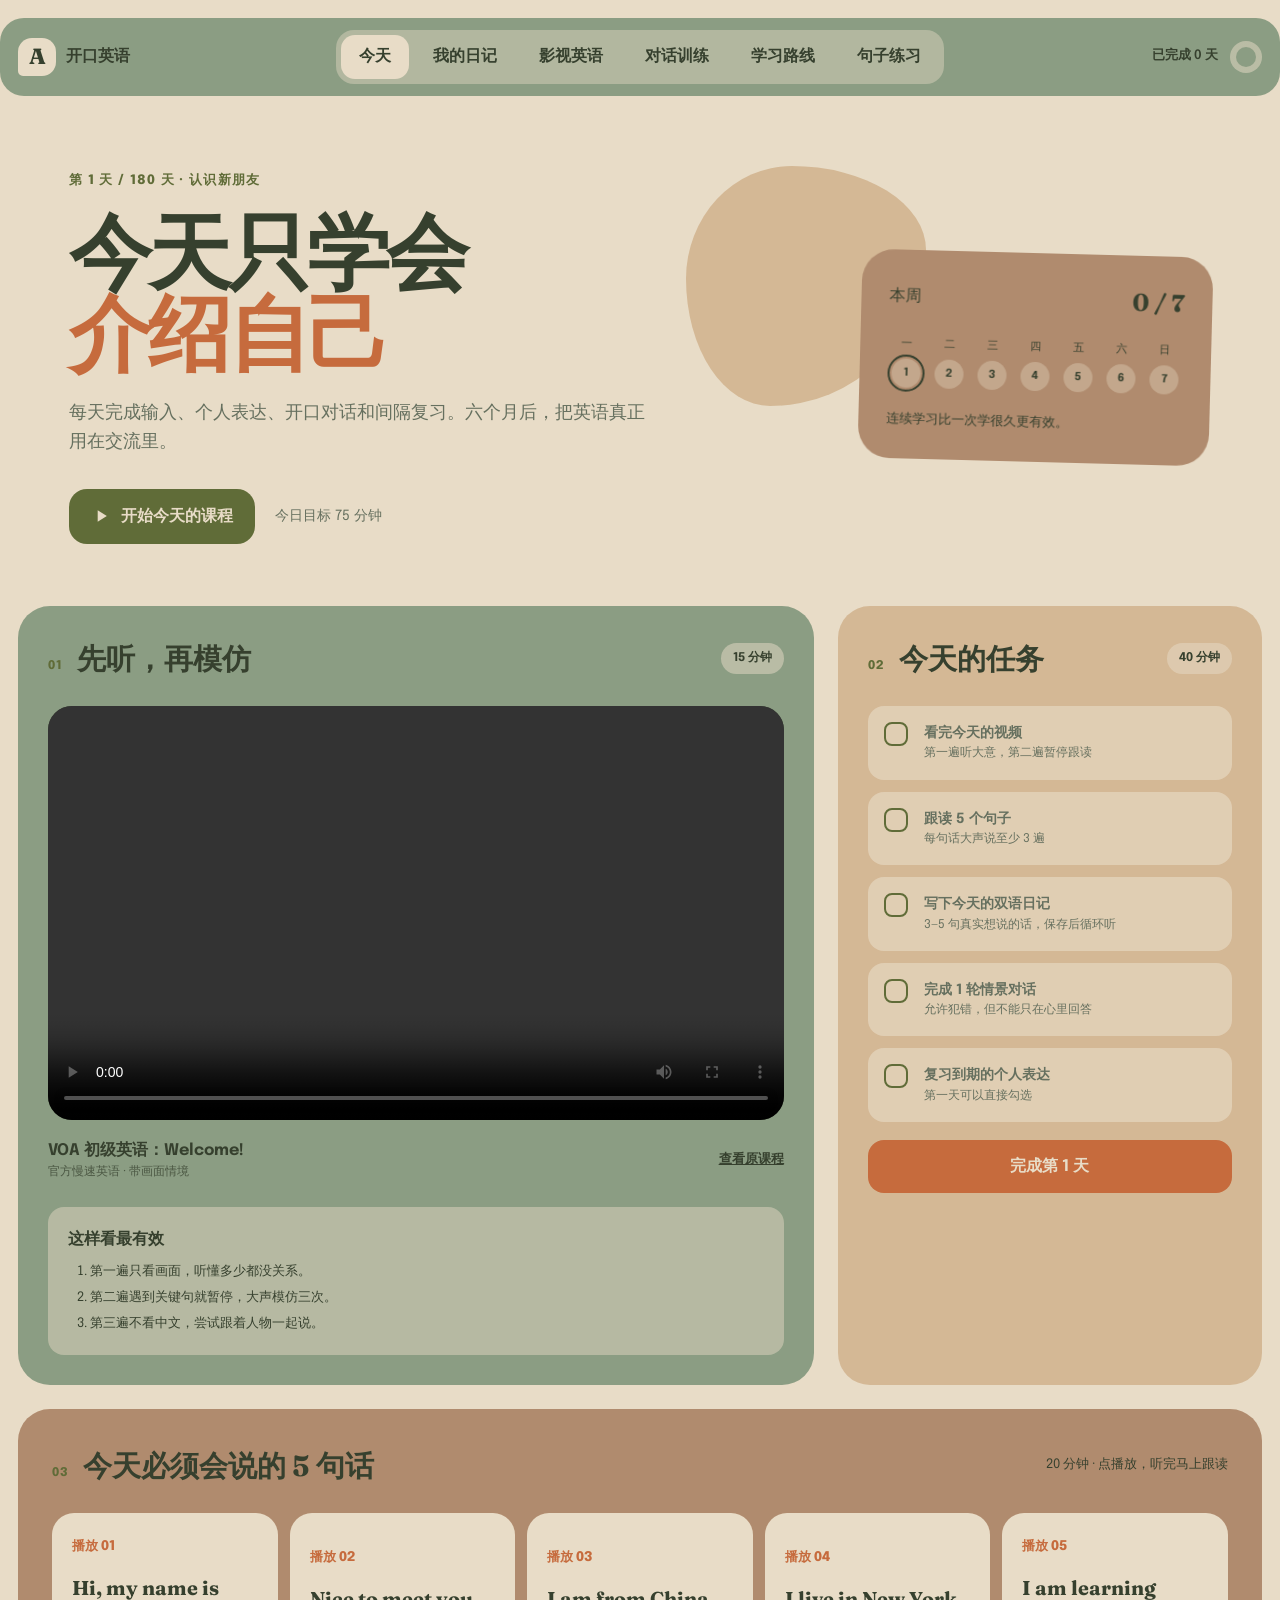
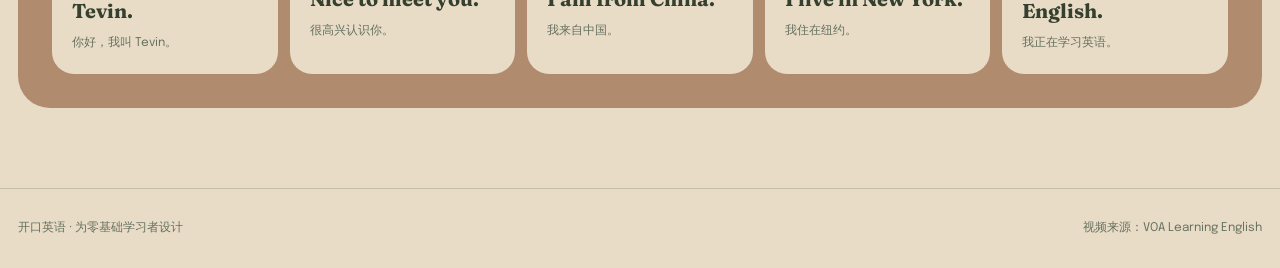
==== commit 7ded6f65: "Improve learning flows and short-video practice" ====
--- a/index.html
+++ b/index.html
@@ -35,7 +35,7 @@
       <div class="hero">
         <div class="hero-copy">
           <p class="eyebrow" id="dayLabel">第 1 天 / 180 天 · 认识新朋友</p>
-          <h1 id="todayTitle">今天只学会<br><em>介绍自己</em></h1>
+          <h1 id="todayTitle"><span id="todayLead">今天只学会</span><br><em id="todayFocus">介绍自己</em></h1>
           <p class="hero-intro">每天完成输入、个人表达、开口对话和间隔复习。六个月后，把英语真正用在交流里。</p>
           <div class="hero-actions">
             <button class="primary-button" id="startButton">
@@ -162,7 +162,7 @@
           </div>
         </section>
 
-        <aside class="journal-player">
+        <aside class="journal-player" id="journalPlayer">
           <div class="player-head">
             <span class="step-number">我的英文录音带</span>
             <span id="sentenceCounter">还没有句子</span>
@@ -248,11 +248,16 @@
           <p class="movie-line-en" id="movieLineEnglish">添加第一句英文台词后，从这里开始学习。</p>
           <p class="movie-line-cn" id="movieLineChinese">一句只表达一个意思，英文要自然，不要逐字直译。</p>
           <div class="word-breakdown" id="wordBreakdown"></div>
+          <div class="movie-mode-controls" aria-label="片段播放模式">
+            <button id="playOriginalLine">播放原声</button>
+            <button id="previewDub" class="active">播放英文</button>
+          </div>
+          <div class="subtitle-mode-controls" aria-label="字幕显示模式">
+            <button data-subtitle-mode="bilingual" class="active">双语</button>
+            <button data-subtitle-mode="english">只看英文</button>
+            <button data-subtitle-mode="off">关闭字幕</button>
+          </div>
           <div class="movie-line-actions">
-            <button id="previewDub" class="preview-dub-button">
-              <svg viewBox="0 0 24 24" aria-hidden="true"><path d="M8 5v14l11-7z"/></svg>
-              预览英文配音
-            </button>
             <button id="listenMovieLine" class="line-listen-button">只听台词</button>
           </div>
           <button id="shadowMovieLine" class="movie-shadow-button">关闭字幕，我来配音</button>
@@ -292,15 +297,15 @@
 
       <section class="original-voice-roadmap">
         <div>
-          <span class="step-number">下一阶段</span>
-          <h2>保留人物原音色，自动变成英文</h2>
-          <p>当前版本使用浏览器英文声音，已经可以完成字幕、配音预览和跟读。若要保留视频中每个人的原始音色，需要在服务器完成下面四步，并且只处理你有权使用的视频。</p>
+          <span class="step-number">平台连接说明</span>
+          <h2>把短视频变成可切换的英语版本</h2>
+          <p>当前可以处理你选择的本机片段，并切换原声、英文配音和字幕。抖音分享导入可以作为下一版入口；要在抖音原应用内实时同步替换声音，则必须得到平台级合作与内容授权。</p>
         </div>
         <ol>
-          <li><strong>识别</strong><span>把中文人声转成带时间点的文字</span></li>
-          <li><strong>改写</strong><span>翻成自然英文并匹配原句时长</span></li>
-          <li><strong>配音</strong><span>生成保留说话风格的授权英文声音</span></li>
-          <li><strong>合成</strong><span>替换人声，同时保留音乐和环境声</span></li>
+          <li><strong>现在可用</strong><span>本机视频、双语台词和英文配音预览</span></li>
+          <li><strong>可开发</strong><span>用户主动分享或授权导入后，在本站竖屏浏览</span></li>
+          <li><strong>需合作</strong><span>同步抖音推荐流和观看进度，不能靠公开网页接口完成</span></li>
+          <li><strong>需授权</strong><span>保留人物音色前，必须获得声音和内容使用许可</span></li>
         </ol>
       </section>
     </section>
@@ -340,6 +345,10 @@
           <div class="answer-area">
             <span>你来回答</span>
             <div class="answer-transcript" id="conversationTranscript">点击麦克风后，直接用英文回答</div>
+            <label class="answer-fallback" for="conversationTextInput">
+              <span>麦克风不能用时，也可以输入英文</span>
+              <input id="conversationTextInput" type="text" maxlength="240" lang="en" placeholder="Type your answer here...">
+            </label>
             <div class="conversation-actions">
               <button class="conversation-record" id="conversationRecord"><span class="record-dot"></span>开始回答</button>
               <button class="next-question" id="nextQuestion">下一问</button>
--- a/styles.css
+++ b/styles.css
@@ -247,6 +247,10 @@
 .small-listen-button svg { width: 16px; fill: currentColor; }
 .answer-area { margin: 22px 0 0 auto; max-width: 88%; padding: 22px; border-radius: 28px 28px 8px 28px; background: var(--sand); }
 .answer-transcript { min-height: 56px; margin: 10px 0 14px; font-family: var(--font-display); font-size: 20px; color: var(--soft-ink); }
+.answer-fallback { display: block; margin-bottom: 14px; }
+.answer-fallback span { display: block; margin-bottom: 6px; color: var(--soft-ink); font-size: 10px; font-weight: 700; }
+.answer-fallback input { width: 100%; border: 1px solid rgba(54,64,46,.2); border-radius: 13px; padding: 11px 13px; background: var(--oat); color: var(--ink); font: 14px/1.4 var(--font-body); }
+.answer-fallback input:focus { outline: 3px solid rgba(198,107,61,.35); border-color: var(--terracotta); }
 .conversation-actions { display: flex; gap: 8px; }
 .conversation-record, .next-question { border: 0; padding: 11px 14px; border-radius: 14px; font-weight: 700; cursor: pointer; }
 .conversation-record { background: var(--terracotta); color: var(--sand); display: flex; align-items: center; gap: 7px; }
@@ -285,11 +289,17 @@
 .movie-line-cn { color: var(--soft-ink); font-size: 13px; }
 .word-breakdown { display: flex; flex-wrap: wrap; gap: 6px; min-height: 42px; margin: 18px 0; }
 .word-chip { border: 0; border-bottom: 2px solid var(--terracotta); padding: 5px 2px; background: transparent; cursor: pointer; color: var(--ink); font-weight: 700; }
-.movie-line-actions { display: flex; gap: 8px; margin-top: auto; }
+.movie-mode-controls, .subtitle-mode-controls { display: grid; gap: 7px; }
+.movie-mode-controls { grid-template-columns: 1fr 1fr; margin-top: auto; }
+.subtitle-mode-controls { grid-template-columns: repeat(3, 1fr); margin-top: 8px; }
+.movie-mode-controls button, .subtitle-mode-controls button { border: 0; border-radius: 13px; padding: 10px 8px; background: rgba(232,220,199,.55); color: var(--ink); cursor: pointer; font-size: 10px; font-weight: 700; }
+.movie-mode-controls button.active, .subtitle-mode-controls button.active { background: var(--sage-deep); color: var(--sand); }
+.movie-line-actions { display: flex; gap: 8px; margin-top: 8px; }
 .preview-dub-button, .line-listen-button, .movie-shadow-button, .add-line-button { border: 0; border-radius: 15px; padding: 12px 14px; cursor: pointer; font-weight: 700; }
 .preview-dub-button { flex: 1; display: flex; justify-content: center; align-items: center; gap: 7px; background: var(--sage-deep); color: var(--sand); }
 .preview-dub-button svg { width: 17px; fill: currentColor; }
 .line-listen-button { background: var(--sand); }
+.movie-line-actions .line-listen-button { width: 100%; }
 .movie-shadow-button { margin-top: 9px; background: var(--terracotta); color: var(--sand); }
 .movie-recognition { min-height: 50px; margin-top: 10px; padding: 12px; border-radius: 14px; background: rgba(232,220,199,.4); font-size: 11px; }
 .subtitle-workbench { display: grid; grid-template-columns: 1fr 1fr; gap: 20px; margin-top: 20px; }
@@ -327,8 +337,8 @@
 
 @media (max-width: 900px) {
   .site-header { grid-template-columns: 1fr auto; margin: 10px; }
-  .main-nav { position: fixed; bottom: 12px; left: 12px; right: 12px; z-index: 12; justify-content: space-around; background: var(--sage); box-shadow: 0 8px 28px rgba(54,64,46,.18); }
-  .nav-item { padding: 8px 5px; font-size: 10px; white-space: nowrap; }
+  .main-nav { position: fixed; bottom: max(12px, env(safe-area-inset-bottom)); left: 12px; right: 12px; z-index: 12; display: grid; grid-template-columns: repeat(6, 1fr); gap: 2px; background: var(--sage); box-shadow: 0 8px 28px rgba(54,64,46,.18); }
+  .nav-item { min-height: 44px; padding: 8px 2px; font-size: 10px; white-space: nowrap; }
   .header-progress { display: none; }
   .hero, .lesson-layout, .practice-shell, .journal-workspace, .conversation-layout, .movie-lab, .subtitle-workbench, .original-voice-roadmap { grid-template-columns: 1fr; }
   .hero { padding: 60px 2vw 40px; }
@@ -344,7 +354,7 @@
   .site-header { position: relative; top: 0; }
   main { padding-inline: 12px; }
   .hero { min-height: auto; }
-  h1 { font-size: 48px; }
+  h1 { font-size: 42px; line-height: 1.02; }
   .hero-actions, .video-meta, .section-heading { align-items: flex-start; flex-direction: column; }
   .video-panel, .task-panel, .phrase-section, .speaking-card { padding: 22px; }
   .phrase-grid, .month-grid { grid-template-columns: 1fr; }
@@ -363,3 +373,7 @@
   .speaking-actions { flex-direction: column; width: 100%; }
   .listen-button, .record-button { justify-content: center; width: 100%; }
 }
+@media (max-width: 350px) {
+  h1 { font-size: 40px; }
+  .nav-item { font-size: 9px; }
+}
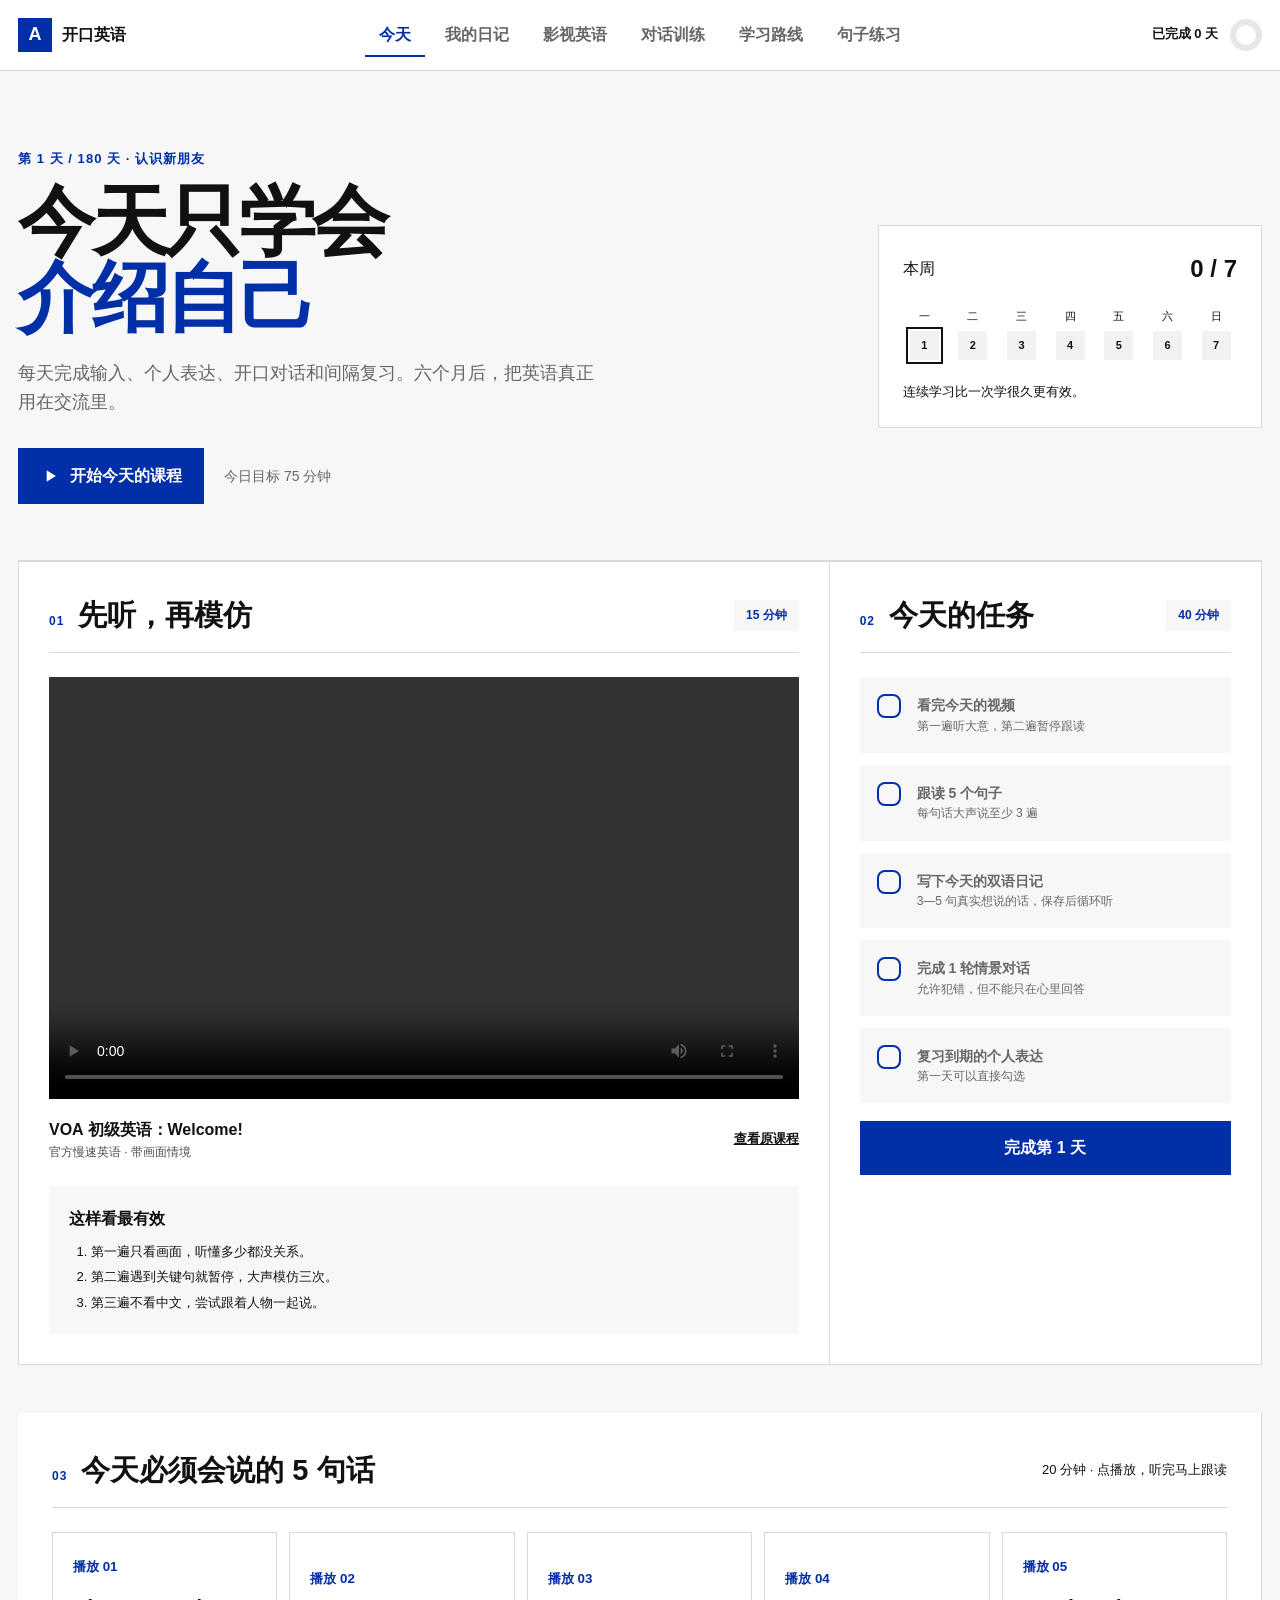
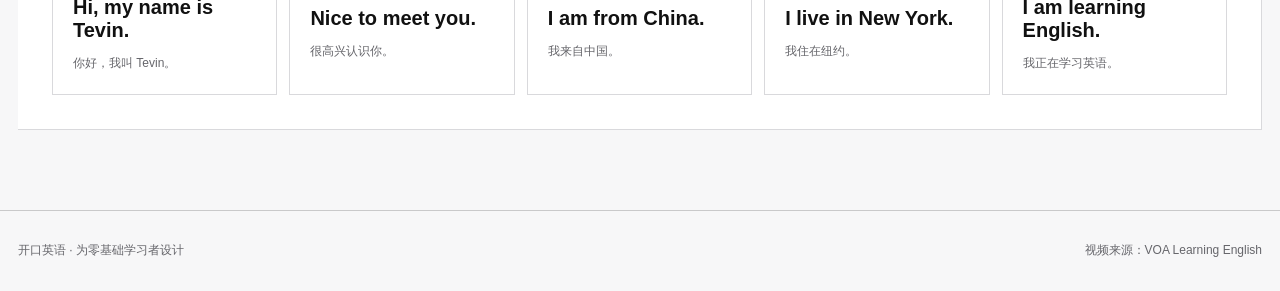
==== commit d3463ecb: "Refine app with a minimal Swiss design" ====
--- a/index.html
+++ b/index.html
@@ -5,9 +5,6 @@
   <meta name="viewport" content="width=device-width, initial-scale=1.0">
   <meta name="description" content="为英语零基础学习者设计的六个月口语交流训练产品">
   <title>开口英语｜六个月流利交流计划</title>
-  <link rel="preconnect" href="https://fonts.googleapis.com">
-  <link rel="preconnect" href="https://fonts.gstatic.com" crossorigin>
-  <link href="https://fonts.googleapis.com/css2?family=Epilogue:wght@400;500;600;700;800&family=Fraunces:opsz,wght@9..144,600;9..144,700&display=swap" rel="stylesheet">
   <link rel="stylesheet" href="styles.css">
 </head>
 <body>
@@ -307,6 +304,7 @@
           <li><strong>需合作</strong><span>同步抖音推荐流和观看进度，不能靠公开网页接口完成</span></li>
           <li><strong>需授权</strong><span>保留人物音色前，必须获得声音和内容使用许可</span></li>
         </ol>
+        <a class="plugin-demo-link" href="plugin-demo.html">查看浏览器插件外观</a>
       </section>
     </section>
 
--- a/styles.css
+++ b/styles.css
@@ -1,17 +1,17 @@
 :root {
-  --sage: #8b9d83;
-  --sage-deep: #606c38;
-  --sand: #e8dcc7;
-  --oat: #d4b895;
-  --clay: #b08b6e;
-  --terracotta: #c66b3d;
-  --ink: #36402e;
-  --soft-ink: #66705f;
-  --radius-lg: 32px;
-  --radius-md: 22px;
-  --radius-sm: 16px;
-  --font-body: "Epilogue", sans-serif;
-  --font-display: "Fraunces", serif;
+  --sage: #ffffff;
+  --sage-deep: #002fa7;
+  --sand: #f7f7f8;
+  --oat: #ffffff;
+  --clay: #f7f7f8;
+  --terracotta: #002fa7;
+  --ink: #111111;
+  --soft-ink: #66666b;
+  --radius-lg: 0;
+  --radius-md: 0;
+  --radius-sm: 0;
+  --font-body: "Helvetica Neue", Helvetica, Arial, sans-serif;
+  --font-display: "Helvetica Neue", Helvetica, Arial, sans-serif;
 }
 
 * { box-sizing: border-box; }
@@ -23,15 +23,7 @@
   font-family: var(--font-body);
   line-height: 1.6;
 }
-body::before {
-  content: "";
-  position: fixed;
-  inset: 0;
-  pointer-events: none;
-  opacity: .025;
-  z-index: 20;
-  filter: url("data:image/svg+xml,%3Csvg xmlns='http://www.w3.org/2000/svg'%3E%3Cfilter id='n'%3E%3CfeTurbulence type='fractalNoise' baseFrequency='.8' numOctaves='3' stitchTiles='stitch'/%3E%3C/filter%3E%3C/svg%3E%23n");
-}
+body::before { content: none; }
 button, a { font: inherit; }
 button { color: inherit; }
 button:focus-visible, a:focus-visible { outline: 3px solid var(--terracotta); outline-offset: 3px; }
@@ -52,11 +44,11 @@
 }
 .brand { display: flex; align-items: center; gap: 10px; color: var(--ink); text-decoration: none; font-weight: 800; }
 .brand-mark { width: 38px; height: 38px; border-radius: 14px 14px 14px 5px; display: grid; place-items: center; background: var(--sand); font-family: var(--font-display); font-size: 22px; }
-.main-nav { display: flex; gap: 6px; padding: 5px; border-radius: 18px; background: rgba(232,220,199,.42); }
+.main-nav { display: flex; gap: 6px; padding: 5px; border-radius: 18px; background: rgba(17,17,17,.04); }
 .nav-item { border: 0; background: transparent; border-radius: 14px; padding: 9px 18px; cursor: pointer; font-weight: 600; }
 .nav-item.active { background: var(--sand); }
 .header-progress { justify-self: end; display: flex; align-items: center; gap: 12px; font-size: 13px; font-weight: 600; }
-.progress-ring { --progress: 0deg; width: 32px; height: 32px; border-radius: 50%; background: conic-gradient(var(--terracotta) var(--progress), rgba(232,220,199,.5) 0); position: relative; }
+.progress-ring { --progress: 0deg; width: 32px; height: 32px; border-radius: 50%; background: conic-gradient(var(--terracotta) var(--progress), rgba(17,17,17,.1) 0); position: relative; }
 .progress-ring::after { content: ""; position: absolute; inset: 6px; background: var(--sage); border-radius: 50%; }
 
 main { max-width: 1280px; margin: 0 auto; padding: 0 18px 80px; }
@@ -83,7 +75,7 @@
 .week-card-head strong { font-family: var(--font-display); font-size: 24px; }
 .week-days { display: grid; grid-template-columns: repeat(7, 1fr); gap: 7px; }
 .week-day { text-align: center; font-size: 11px; }
-.week-day span { width: 29px; height: 29px; margin: 5px auto 0; border-radius: 50%; display: grid; place-items: center; background: rgba(232,220,199,.35); font-weight: 700; }
+.week-day span { width: 29px; height: 29px; margin: 5px auto 0; border-radius: 50%; display: grid; place-items: center; background: rgba(17,17,17,.05); font-weight: 700; }
 .week-day.done span { background: var(--sage-deep); color: var(--sand); }
 .week-day.today span { outline: 2px solid var(--ink); outline-offset: 2px; }
 .week-card p { margin: 22px 0 0; font-size: 13px; }
@@ -96,18 +88,18 @@
 .section-heading > div { display: flex; align-items: baseline; gap: 14px; }
 .section-heading h2 { margin: 0; font-family: var(--font-display); font-size: 29px; }
 .step-number { color: var(--sage-deep); font-weight: 800; font-size: 12px; letter-spacing: .08em; }
-.time-chip { background: rgba(232,220,199,.5); border-radius: 999px; padding: 6px 12px; font-size: 12px; font-weight: 700; }
+.time-chip { background: rgba(17,17,17,.05); border-radius: 999px; padding: 6px 12px; font-size: 12px; font-weight: 700; }
 .video-frame { overflow: hidden; border-radius: 24px; background: var(--ink); aspect-ratio: 16/9; }
 .video-frame video { width: 100%; height: 100%; object-fit: cover; display: block; }
 .video-meta { display: flex; align-items: center; justify-content: space-between; gap: 16px; margin-top: 18px; }
 .video-meta div { display: flex; flex-direction: column; }
 .video-meta span { font-size: 12px; color: var(--ink); opacity: .75; }
 .video-meta a { color: var(--ink); font-size: 13px; font-weight: 700; }
-.listen-guide { margin-top: 24px; padding: 20px; border-radius: var(--radius-sm); background: rgba(232,220,199,.45); }
+.listen-guide { margin-top: 24px; padding: 20px; border-radius: var(--radius-sm); background: rgba(17,17,17,.035); }
 .listen-guide ol { margin: 10px 0 0; padding-left: 22px; font-size: 13px; }
 .listen-guide li + li { margin-top: 5px; }
 .task-list { display: flex; flex-direction: column; gap: 12px; }
-.task-item { display: grid; grid-template-columns: 28px 1fr; gap: 12px; padding: 16px; border-radius: var(--radius-sm); background: rgba(232,220,199,.62); cursor: pointer; }
+.task-item { display: grid; grid-template-columns: 28px 1fr; gap: 12px; padding: 16px; border-radius: var(--radius-sm); background: rgba(17,17,17,.035); cursor: pointer; }
 .task-item input { position: absolute; opacity: 0; }
 .check { width: 24px; height: 24px; border: 2px solid var(--sage-deep); border-radius: 8px; display: grid; place-items: center; }
 .task-item.checked .check { background: var(--sage-deep); }
@@ -130,7 +122,7 @@
 .page-title h1 { font-size: clamp(50px, 7vw, 88px); }
 .page-title > p:last-child { max-width: 730px; color: var(--soft-ink); font-size: 18px; }
 .roadmap-summary { padding: 26px 34px; background: var(--sage); display: grid; grid-template-columns: repeat(4, 1fr); margin-bottom: 24px; }
-.roadmap-summary div { display: flex; flex-direction: column; padding: 8px 24px; border-right: 1px solid rgba(54,64,46,.25); }
+.roadmap-summary div { display: flex; flex-direction: column; padding: 8px 24px; border-right: 1px solid rgba(17,17,17,.18); }
 .roadmap-summary div:last-child { border: 0; }
 .roadmap-summary strong { font-family: var(--font-display); font-size: 32px; }
 .roadmap-summary span { font-size: 12px; color: var(--soft-ink); }
@@ -138,7 +130,7 @@
 .month-card { padding: 26px; min-height: 255px; background: var(--oat); position: relative; overflow: hidden; }
 .month-card:nth-child(3n+2) { background: var(--sage); }
 .month-card:nth-child(3n+3) { background: var(--clay); }
-.month-card::after { content: attr(data-month); position: absolute; right: -5px; bottom: -36px; font-family: var(--font-display); font-size: 120px; color: rgba(54,64,46,.08); }
+.month-card::after { content: attr(data-month); position: absolute; right: -5px; bottom: -36px; font-family: var(--font-display); font-size: 120px; color: rgba(0,47,167,.06); }
 .month-card header { display: flex; justify-content: space-between; align-items: center; }
 .month-card .phase { font-size: 11px; font-weight: 800; letter-spacing: .08em; }
 .month-card .month-number { font-family: var(--font-display); font-size: 22px; }
@@ -164,7 +156,7 @@
 .record-dot { width: 10px; height: 10px; border-radius: 50%; background: var(--sand); }
 .record-button.recording .record-dot { animation: pulse 1s infinite; }
 @keyframes pulse { 50% { opacity: .25; transform: scale(1.5); } }
-.recognition-result { width: 100%; min-height: 56px; margin-top: 22px; padding: 14px 16px; border-radius: var(--radius-sm); background: rgba(232,220,199,.55); font-size: 14px; }
+.recognition-result { width: 100%; min-height: 56px; margin-top: 22px; padding: 14px 16px; border-radius: var(--radius-sm); background: rgba(17,17,17,.04); font-size: 14px; }
 .browser-note { margin: 12px 0 0; font-size: 11px; color: var(--soft-ink); }
 
 .journal-title { padding-bottom: 34px; }
@@ -180,13 +172,13 @@
 .journal-editor { padding: 38px; }
 .journal-date-row { display: flex; align-items: center; justify-content: space-between; margin-bottom: 26px; }
 .journal-date-row h2 { margin: 5px 0 0; font-family: var(--font-display); font-size: 30px; }
-.privacy-label { display: flex; align-items: center; gap: 6px; padding: 7px 10px; border-radius: 999px; background: rgba(232,220,199,.7); color: var(--soft-ink); font-size: 11px; }
+.privacy-label { display: flex; align-items: center; gap: 6px; padding: 7px 10px; border-radius: 999px; background: rgba(17,17,17,.04); color: var(--soft-ink); font-size: 11px; }
 .privacy-label svg { width: 14px; fill: currentColor; }
 .journal-field { display: block; }
 .journal-field > span { display: flex; justify-content: space-between; margin-bottom: 8px; }
 .journal-field small { color: var(--soft-ink); }
-.journal-field textarea { width: 100%; min-height: 128px; resize: vertical; padding: 18px; border: 1px solid rgba(54,64,46,.2); border-radius: var(--radius-sm); background: var(--sand); color: var(--ink); font: 15px/1.7 var(--font-body); }
-.journal-field textarea:focus { outline: 3px solid rgba(198,107,61,.35); border-color: var(--terracotta); }
+.journal-field textarea { width: 100%; min-height: 128px; resize: vertical; padding: 18px; border: 1px solid rgba(17,17,17,.2); border-radius: var(--radius-sm); background: var(--sand); color: var(--ink); font: 15px/1.7 var(--font-body); }
+.journal-field textarea:focus { outline: 3px solid rgba(0,47,167,.18); border-color: var(--terracotta); }
 .english-field textarea { min-height: 150px; font-size: 17px; }
 .translation-help { margin: 16px 0; padding: 18px; border-radius: var(--radius-sm); background: var(--clay); display: flex; align-items: center; justify-content: space-between; gap: 18px; }
 .translation-help strong { font-size: 13px; }
@@ -195,7 +187,7 @@
 .secondary-button { flex: 0 0 auto; padding: 10px 13px; border-radius: 12px; background: var(--sand); }
 .editor-actions { display: flex; gap: 10px; margin-top: 18px; }
 .save-journal-button { padding: 14px 20px; border-radius: 16px; background: var(--sage-deep); color: var(--sand); }
-.clear-button { padding: 14px 18px; border-radius: 16px; background: rgba(232,220,199,.65); }
+.clear-button { padding: 14px 18px; border-radius: 16px; background: rgba(17,17,17,.05); }
 .journal-player { padding: 38px; background: var(--sage); display: flex; flex-direction: column; }
 .player-head { display: flex; justify-content: space-between; font-size: 11px; color: var(--soft-ink); }
 .tape-window { min-height: 205px; margin: 30px 0 20px; padding: 24px; border-radius: 26px; background: var(--sand); display: flex; flex-direction: column; justify-content: center; position: relative; overflow: hidden; }
@@ -206,7 +198,7 @@
 .tape-window span { color: var(--soft-ink); font-size: 12px; position: relative; z-index: 1; }
 .tape-window.playing { animation: breathe 2.4s ease-in-out infinite; }
 .player-controls { display: flex; align-items: center; justify-content: center; gap: 12px; }
-.round-control { width: 42px; height: 42px; border-radius: 50%; background: rgba(232,220,199,.55); display: grid; place-items: center; }
+.round-control { width: 42px; height: 42px; border-radius: 50%; background: rgba(17,17,17,.05); display: grid; place-items: center; }
 .round-control svg { width: 18px; fill: var(--ink); }
 .play-journal-button { min-width: 118px; padding: 13px 18px; border-radius: 18px; background: var(--terracotta); color: var(--sand); display: flex; justify-content: center; align-items: center; gap: 8px; }
 .play-journal-button svg { width: 18px; fill: currentColor; }
@@ -215,9 +207,9 @@
 .loop-setting { display: flex; gap: 7px; align-items: center; }
 .loop-setting input { accent-color: var(--sage-deep); }
 .shadow-button { padding: 13px; border-radius: 15px; background: var(--sage-deep); color: var(--sand); }
-.journal-recognition { min-height: 49px; margin-top: 12px; padding: 12px; border-radius: 14px; background: rgba(232,220,199,.38); font-size: 12px; }
+.journal-recognition { min-height: 49px; margin-top: 12px; padding: 12px; border-radius: 14px; background: rgba(17,17,17,.035); font-size: 12px; }
 .journal-library { margin-top: 24px; padding: 34px; background: var(--clay); }
-.empty-library { padding: 30px; border-radius: var(--radius-md); background: rgba(232,220,199,.5); text-align: center; color: var(--soft-ink); font-size: 13px; }
+.empty-library { padding: 30px; border-radius: var(--radius-md); background: rgba(17,17,17,.035); text-align: center; color: var(--soft-ink); font-size: 13px; }
 .library-list { display: grid; grid-template-columns: repeat(2, 1fr); gap: 14px; }
 .library-entry { padding: 22px; border-radius: var(--radius-md); background: var(--sand); }
 .library-entry time { color: var(--sage-deep); font-size: 11px; font-weight: 800; }
@@ -233,7 +225,7 @@
 .scenario-panel { background: var(--sage); }
 .conversation-stage { min-height: 610px; background: var(--oat); position: relative; }
 .scenario-list { display: flex; flex-direction: column; gap: 9px; }
-.scenario-button { padding: 15px; border: 0; border-radius: var(--radius-sm); background: rgba(232,220,199,.4); text-align: left; cursor: pointer; }
+.scenario-button { padding: 15px; border: 0; border-radius: var(--radius-sm); background: rgba(17,17,17,.035); text-align: left; cursor: pointer; }
 .scenario-button.active { background: var(--sand); }
 .scenario-button strong { display: block; font-family: var(--font-display); font-size: 18px; }
 .scenario-button span { color: var(--soft-ink); font-size: 11px; }
@@ -249,8 +241,8 @@
 .answer-transcript { min-height: 56px; margin: 10px 0 14px; font-family: var(--font-display); font-size: 20px; color: var(--soft-ink); }
 .answer-fallback { display: block; margin-bottom: 14px; }
 .answer-fallback span { display: block; margin-bottom: 6px; color: var(--soft-ink); font-size: 10px; font-weight: 700; }
-.answer-fallback input { width: 100%; border: 1px solid rgba(54,64,46,.2); border-radius: 13px; padding: 11px 13px; background: var(--oat); color: var(--ink); font: 14px/1.4 var(--font-body); }
-.answer-fallback input:focus { outline: 3px solid rgba(198,107,61,.35); border-color: var(--terracotta); }
+.answer-fallback input { width: 100%; border: 1px solid rgba(17,17,17,.2); border-radius: 13px; padding: 11px 13px; background: var(--oat); color: var(--ink); font: 14px/1.4 var(--font-body); }
+.answer-fallback input:focus { outline: 3px solid rgba(0,47,167,.18); border-color: var(--terracotta); }
 .conversation-actions { display: flex; gap: 8px; }
 .conversation-record, .next-question { border: 0; padding: 11px 14px; border-radius: 14px; font-weight: 700; cursor: pointer; }
 .conversation-record { background: var(--terracotta); color: var(--sand); display: flex; align-items: center; gap: 7px; }
@@ -258,7 +250,7 @@
 .next-question { background: var(--sage-deep); color: var(--sand); }
 .rescue-phrases { margin-top: 28px; display: flex; flex-wrap: wrap; gap: 7px; align-items: center; }
 .rescue-phrases strong { width: 100%; font-size: 11px; color: var(--soft-ink); }
-.rescue-phrases button { border: 1px solid rgba(54,64,46,.2); border-radius: 999px; padding: 7px 10px; background: transparent; cursor: pointer; font-size: 10px; }
+.rescue-phrases button { border: 1px solid rgba(17,17,17,.2); border-radius: 999px; padding: 7px 10px; background: transparent; cursor: pointer; font-size: 10px; }
 .session-result { position: absolute; inset: 18px; border-radius: 26px; background: var(--sage-deep); color: var(--sand); padding: 42px; display: flex; flex-direction: column; justify-content: center; align-items: flex-start; }
 .session-result[hidden] { display: none; }
 .session-result strong { font-family: var(--font-display); font-size: 38px; }
@@ -278,7 +270,7 @@
 .movie-empty span { margin: 6px 0 20px; color: var(--oat); font-size: 11px; }
 #movieFile { position: absolute; opacity: 0; pointer-events: none; }
 .upload-movie-button { padding: 11px 16px; border-radius: 14px; background: var(--terracotta); color: var(--sand); cursor: pointer; font-weight: 700; }
-.movie-subtitle { position: absolute; left: 5%; right: 5%; bottom: 54px; padding: 10px 16px; border-radius: 14px; background: rgba(54,64,46,.82); color: var(--sand); text-align: center; }
+.movie-subtitle { position: absolute; left: 5%; right: 5%; bottom: 54px; padding: 10px 16px; border-radius: 14px; background: rgba(17,17,17,.82); color: var(--sand); text-align: center; }
 .movie-subtitle strong { display: block; font-size: 18px; }
 .movie-subtitle span { display: block; margin-top: 2px; font-size: 11px; color: var(--oat); }
 .movie-file-row { display: flex; justify-content: space-between; margin-top: 12px; color: var(--ink); font-size: 11px; }
@@ -292,7 +284,7 @@
 .movie-mode-controls, .subtitle-mode-controls { display: grid; gap: 7px; }
 .movie-mode-controls { grid-template-columns: 1fr 1fr; margin-top: auto; }
 .subtitle-mode-controls { grid-template-columns: repeat(3, 1fr); margin-top: 8px; }
-.movie-mode-controls button, .subtitle-mode-controls button { border: 0; border-radius: 13px; padding: 10px 8px; background: rgba(232,220,199,.55); color: var(--ink); cursor: pointer; font-size: 10px; font-weight: 700; }
+.movie-mode-controls button, .subtitle-mode-controls button { border: 0; border-radius: 13px; padding: 10px 8px; background: rgba(17,17,17,.05); color: var(--ink); cursor: pointer; font-size: 10px; font-weight: 700; }
 .movie-mode-controls button.active, .subtitle-mode-controls button.active { background: var(--sage-deep); color: var(--sand); }
 .movie-line-actions { display: flex; gap: 8px; margin-top: 8px; }
 .preview-dub-button, .line-listen-button, .movie-shadow-button, .add-line-button { border: 0; border-radius: 15px; padding: 12px 14px; cursor: pointer; font-weight: 700; }
@@ -301,20 +293,20 @@
 .line-listen-button { background: var(--sand); }
 .movie-line-actions .line-listen-button { width: 100%; }
 .movie-shadow-button { margin-top: 9px; background: var(--terracotta); color: var(--sand); }
-.movie-recognition { min-height: 50px; margin-top: 10px; padding: 12px; border-radius: 14px; background: rgba(232,220,199,.4); font-size: 11px; }
+.movie-recognition { min-height: 50px; margin-top: 10px; padding: 12px; border-radius: 14px; background: rgba(17,17,17,.035); font-size: 11px; }
 .subtitle-workbench { display: grid; grid-template-columns: 1fr 1fr; gap: 20px; margin-top: 20px; }
 .line-editor { padding: 30px; background: var(--oat); }
 .subtitle-list-panel { padding: 30px; background: var(--sage); }
 .time-fields { display: grid; grid-template-columns: 1fr auto; gap: 9px; margin-bottom: 16px; }
 .time-fields label, .line-input { font-size: 11px; font-weight: 700; }
-.time-fields input, .line-input input { width: 100%; margin-top: 5px; border: 1px solid rgba(54,64,46,.18); border-radius: 12px; padding: 11px; background: var(--sand); color: var(--ink); }
+.time-fields input, .line-input input { width: 100%; margin-top: 5px; border: 1px solid rgba(17,17,17,.18); border-radius: 12px; padding: 11px; background: var(--sand); color: var(--ink); }
 .time-fields button { align-self: end; border: 0; border-radius: 12px; padding: 11px; background: var(--sage); cursor: pointer; font-size: 10px; font-weight: 700; }
 .line-input { display: block; margin-top: 12px; }
 .natural-english-tip { margin: 14px 0; padding: 14px; border-radius: 14px; background: var(--clay); display: flex; flex-direction: column; }
 .natural-english-tip strong { font-size: 11px; }
 .natural-english-tip span { font-size: 10px; }
 .add-line-button { width: 100%; background: var(--sage-deep); color: var(--sand); }
-.subtitle-empty { padding: 25px; border-radius: var(--radius-md); background: rgba(232,220,199,.45); color: var(--soft-ink); text-align: center; font-size: 12px; }
+.subtitle-empty { padding: 25px; border-radius: var(--radius-md); background: rgba(17,17,17,.035); color: var(--soft-ink); text-align: center; font-size: 12px; }
 .subtitle-lines { display: flex; flex-direction: column; gap: 8px; }
 .subtitle-line { padding: 14px; border-radius: var(--radius-sm); background: var(--sand); display: grid; grid-template-columns: 52px 1fr auto; gap: 10px; align-items: center; }
 .subtitle-line.active { outline: 3px solid var(--terracotta); }
@@ -330,14 +322,15 @@
 .original-voice-roadmap li { padding: 15px; border-radius: var(--radius-sm); background: var(--sand); display: flex; flex-direction: column; }
 .original-voice-roadmap li strong { font-family: var(--font-display); font-size: 18px; }
 .original-voice-roadmap li span { color: var(--soft-ink); font-size: 10px; }
-
-footer { max-width: 1280px; margin: 0 auto; padding: 30px 18px; border-top: 1px solid rgba(54,64,46,.2); display: flex; justify-content: space-between; color: var(--soft-ink); font-size: 12px; }
+.plugin-demo-link { grid-column: 1 / -1; justify-self: start; padding: 11px 16px; border-radius: 14px; background: var(--sage-deep); color: var(--sand); text-decoration: none; font-size: 12px; font-weight: 700; }
+
+footer { max-width: 1280px; margin: 0 auto; padding: 30px 18px; border-top: 1px solid rgba(17,17,17,.2); display: flex; justify-content: space-between; color: var(--soft-ink); font-size: 12px; }
 .toast { position: fixed; left: 50%; bottom: 28px; transform: translate(-50%, 20px); padding: 12px 18px; border-radius: 14px; background: var(--ink); color: var(--sand); opacity: 0; pointer-events: none; transition: .3s ease; z-index: 30; }
 .toast.show { opacity: 1; transform: translate(-50%, 0); }
 
 @media (max-width: 900px) {
   .site-header { grid-template-columns: 1fr auto; margin: 10px; }
-  .main-nav { position: fixed; bottom: max(12px, env(safe-area-inset-bottom)); left: 12px; right: 12px; z-index: 12; display: grid; grid-template-columns: repeat(6, 1fr); gap: 2px; background: var(--sage); box-shadow: 0 8px 28px rgba(54,64,46,.18); }
+  .main-nav { position: fixed; bottom: max(12px, env(safe-area-inset-bottom)); left: 12px; right: 12px; z-index: 12; display: grid; grid-template-columns: repeat(6, 1fr); gap: 2px; background: var(--sage); box-shadow: 0 8px 28px rgba(17,17,17,.12); }
   .nav-item { min-height: 44px; padding: 8px 2px; font-size: 10px; white-space: nowrap; }
   .header-progress { display: none; }
   .hero, .lesson-layout, .practice-shell, .journal-workspace, .conversation-layout, .movie-lab, .subtitle-workbench, .original-voice-roadmap { grid-template-columns: 1fr; }
@@ -373,6 +366,97 @@
   .speaking-actions { flex-direction: column; width: 100%; }
   .listen-button, .record-button { justify-content: center; width: 100%; }
 }
+
+/* Swiss redesign: one grid, one type family, one accent. */
+.site-header {
+  max-width: none;
+  margin: 0;
+  top: 0;
+  padding: 13px max(18px, calc((100vw - 1244px) / 2));
+  border: 0;
+  border-bottom: 1px solid #d9d9dc;
+  border-radius: 0;
+  background: #ffffff;
+}
+.brand-mark {
+  width: 34px;
+  height: 34px;
+  border-radius: 0;
+  background: #002fa7;
+  color: #ffffff;
+  font: 700 18px var(--font-body);
+}
+.main-nav { padding: 0; border-radius: 0; background: transparent; }
+.nav-item { border-radius: 0; padding: 9px 14px; color: #66666b; }
+.nav-item.active { background: transparent; color: #002fa7; box-shadow: inset 0 -2px #002fa7; }
+.progress-ring::after { background: #ffffff; }
+
+.hero { min-height: 450px; padding: 78px 0 56px; border-bottom: 1px solid #d9d9dc; }
+.hero::after { content: none; }
+.hero-copy { max-width: 820px; }
+.eyebrow { margin-bottom: 15px; color: #002fa7; letter-spacing: .08em; }
+h1 { font-weight: 700; font-size: clamp(48px, 6vw, 82px); line-height: .98; }
+h1 em { color: #002fa7; }
+.hero-intro { color: #66666b; }
+.primary-button, .complete-button, .listen-button, .record-button,
+.save-journal-button, .play-journal-button, .shadow-button, .plugin-demo-link {
+  border-radius: 0;
+  background: #002fa7;
+  color: #ffffff;
+  box-shadow: none;
+}
+.primary-button:hover, .complete-button:hover, .listen-button:hover, .record-button:hover { transform: none; filter: brightness(.9); }
+.week-card { padding: 24px; border: 1px solid #d9d9dc; border-radius: 0; background: #ffffff; transform: none; }
+.week-day span { border-radius: 0; }
+
+.lesson-layout { gap: 0; border-left: 1px solid #d9d9dc; border-top: 1px solid #d9d9dc; }
+.video-panel, .task-panel, .phrase-section, .roadmap-summary, .month-card,
+.practice-shell, .journal-workspace, .journal-library, .conversation-layout,
+.movie-lab, .subtitle-workbench, .original-voice-roadmap, .speaking-card,
+.conversation-coach, .movie-screen-panel, .line-study-card, .subtitle-form,
+.subtitle-list, .journal-editor, .journal-player {
+  border-radius: 0;
+  box-shadow: none;
+}
+.video-panel, .task-panel, .phrase-section, .roadmap-summary, .month-card,
+.journal-workspace, .journal-library, .speaking-card, .conversation-coach,
+.movie-screen-panel, .line-study-card, .subtitle-form, .subtitle-list {
+  border-right: 1px solid #d9d9dc;
+  border-bottom: 1px solid #d9d9dc;
+  background: #ffffff;
+}
+.phrase-section, .roadmap-summary, .month-grid, .practice-shell,
+.journal-workspace, .journal-library, .conversation-layout, .movie-lab,
+.subtitle-workbench, .original-voice-roadmap { margin-top: 48px; }
+.section-heading { padding-bottom: 14px; border-bottom: 1px solid #d9d9dc; }
+.section-heading h2 { font-weight: 700; }
+.step-number, .time-chip { color: #002fa7; }
+.time-chip { border-radius: 0; background: #f7f7f8; }
+.video-frame, .listen-guide, .task-item, .phrase-card, .month-card,
+.recognition-result, .journal-field textarea, .translation-help, .tape-window,
+.journal-recognition, .empty-library, .library-item, .scenario-button,
+.answer-fallback input, .rescue-phrases button, .movie-screen, .movie-subtitle,
+.movie-mode-controls button, .subtitle-mode-controls button, .movie-recognition,
+.time-fields input, .line-input input, .subtitle-empty, .subtitle-line {
+  border-radius: 0;
+  box-shadow: none;
+}
+.task-item, .listen-guide, .recognition-result, .journal-recognition,
+.empty-library, .scenario-button, .movie-recognition, .subtitle-empty { background: #f7f7f8; }
+.task-item { border: 1px solid transparent; }
+.task-item:hover { border-color: #002fa7; }
+.phrase-card, .month-card, .library-item, .subtitle-line { border: 1px solid #d9d9dc; background: #ffffff; }
+.page-title { padding-top: 76px; border-bottom: 1px solid #d9d9dc; }
+.roadmap-summary { border: 1px solid #d9d9dc; }
+.month-card::after { color: rgba(0,47,167,.05); }
+.toast { border-radius: 0; background: #111111; color: #ffffff; }
+
+@media (max-width: 900px) {
+  .site-header { margin: 0; padding: 12px; }
+  .main-nav { border: 1px solid #d9d9dc; border-radius: 0; box-shadow: none; }
+  .nav-item.active { background: #002fa7; color: #ffffff; box-shadow: none; }
+  .hero { padding: 56px 0 40px; }
+}
 @media (max-width: 350px) {
   h1 { font-size: 40px; }
   .nav-item { font-size: 9px; }
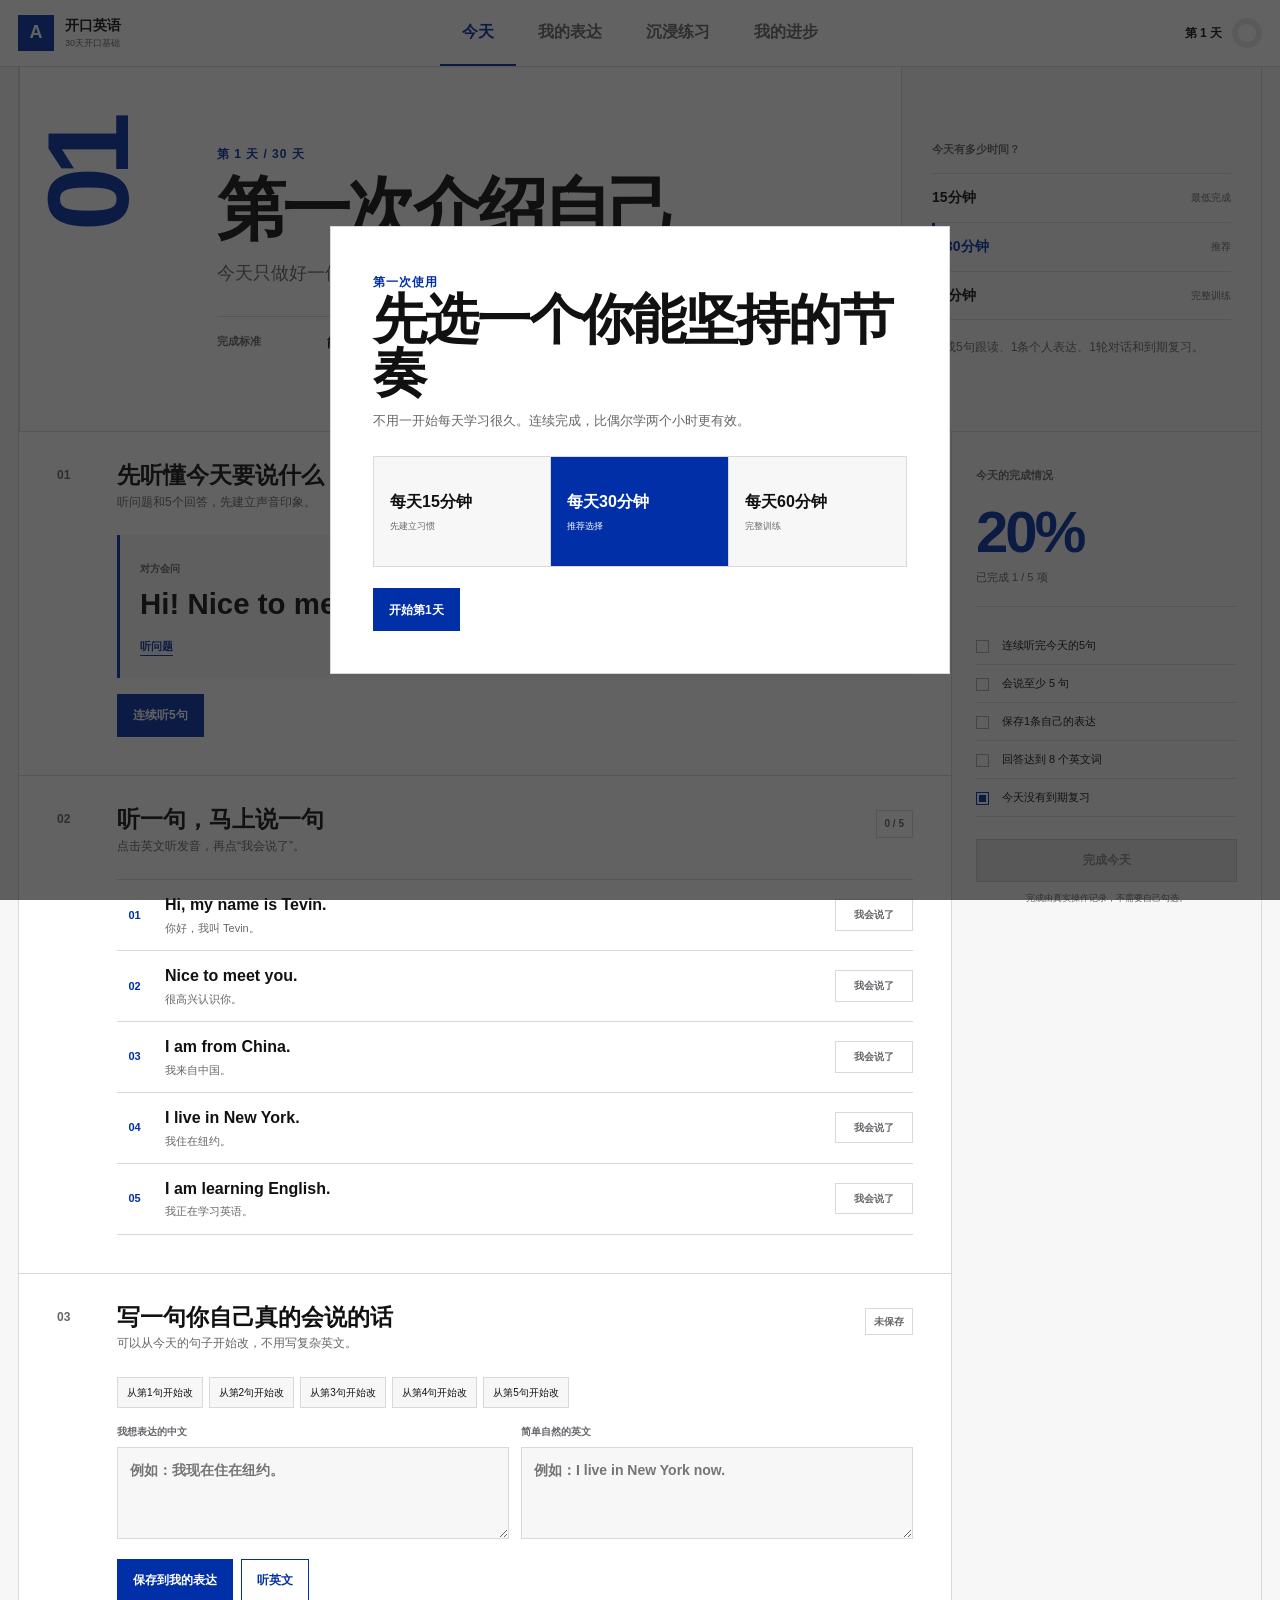
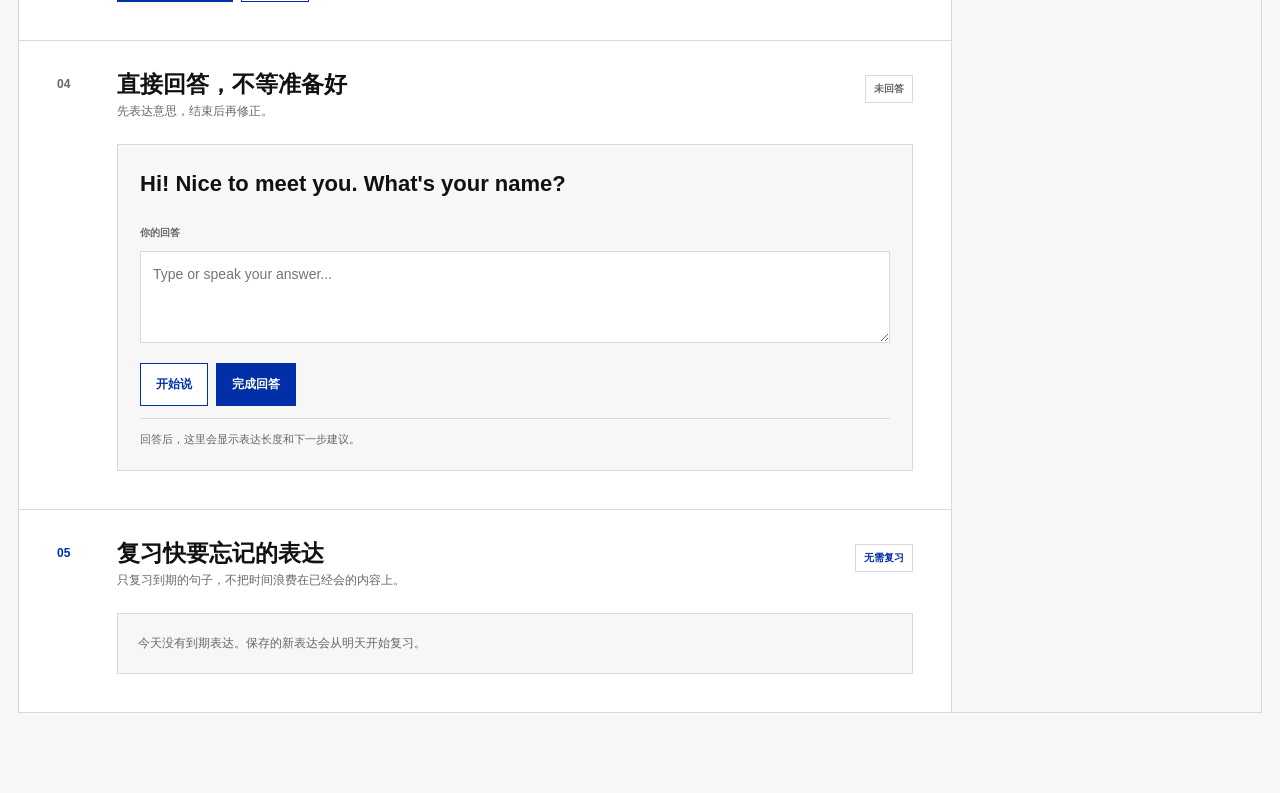
==== commit ac386d59: "Rebuild app around a 30-day speaking loop" ====
--- a/index.html
+++ b/index.html
@@ -3,420 +3,225 @@
 <head>
   <meta charset="UTF-8">
   <meta name="viewport" content="width=device-width, initial-scale=1.0">
-  <meta name="description" content="为英语零基础学习者设计的六个月口语交流训练产品">
-  <title>开口英语｜六个月流利交流计划</title>
+  <meta name="description" content="为英语初学者设计的30天开口基础训练：个人表达、跟读、对话与间隔复习。">
+  <meta name="theme-color" content="#ffffff">
+  <title>开口英语｜30天开口基础</title>
   <link rel="stylesheet" href="styles.css">
 </head>
 <body>
   <header class="site-header">
     <a class="brand" href="#today" aria-label="开口英语首页">
       <span class="brand-mark" aria-hidden="true">A</span>
-      <span>开口英语</span>
+      <span><strong>开口英语</strong><small>30天开口基础</small></span>
     </a>
     <nav class="main-nav" aria-label="主导航">
       <button class="nav-item active" data-view="today">今天</button>
-      <button class="nav-item" data-view="journal">我的日记</button>
-      <button class="nav-item" data-view="movie">影视英语</button>
-      <button class="nav-item" data-view="conversation">对话训练</button>
-      <button class="nav-item" data-view="roadmap">学习路线</button>
-      <button class="nav-item" data-view="practice">句子练习</button>
+      <button class="nav-item" data-view="expressions">我的表达</button>
+      <button class="nav-item" data-view="immersion">沉浸练习</button>
+      <button class="nav-item" data-view="progress">我的进步</button>
     </nav>
-    <div class="header-progress" aria-label="学习进度">
-      <span id="headerProgressText">已完成 0 天</span>
-      <span class="progress-ring" id="headerProgressRing"></span>
+    <div class="header-progress" aria-label="30天阶段进度">
+      <span id="headerProgressText">第 1 天</span>
+      <span class="progress-ring" id="headerProgressRing" aria-hidden="true"></span>
     </div>
   </header>
 
   <main>
     <section class="view active" id="today" aria-labelledby="todayTitle">
-      <div class="hero">
-        <div class="hero-copy">
-          <p class="eyebrow" id="dayLabel">第 1 天 / 180 天 · 认识新朋友</p>
-          <h1 id="todayTitle"><span id="todayLead">今天只学会</span><br><em id="todayFocus">介绍自己</em></h1>
-          <p class="hero-intro">每天完成输入、个人表达、开口对话和间隔复习。六个月后，把英语真正用在交流里。</p>
-          <div class="hero-actions">
-            <button class="primary-button" id="startButton">
-              <svg viewBox="0 0 24 24" aria-hidden="true"><path d="M8 5v14l11-7z"/></svg>
-              开始今天的课程
-            </button>
-            <span class="duration">今日目标 75 分钟</span>
+      <div class="today-hero">
+        <div class="day-number" aria-hidden="true" id="heroDayNumber">01</div>
+        <div class="today-copy">
+          <p class="eyebrow" id="dayLabel">第 1 天 / 30 天</p>
+          <h1 id="todayTitle">第一次介绍自己</h1>
+          <p class="today-focus" id="todayFocus">今天只做好一件事：让别人认识你。</p>
+          <div class="outcome-row">
+            <span>完成标准</span>
+            <strong id="todayOutcome">能用 5 句话完成基础自我介绍</strong>
           </div>
         </div>
-        <aside class="week-card" aria-label="本周进度">
-          <div class="week-card-head">
-            <span>本周</span>
-            <strong id="weekFraction">0 / 7</strong>
-          </div>
-          <div class="week-days" id="weekDays"></div>
-          <p>连续学习比一次学很久更有效。</p>
+        <aside class="time-plan" aria-label="选择今天的学习时长">
+          <span class="field-label">今天有多少时间？</span>
+          <div class="time-options" id="timeOptions">
+            <button data-minutes="15">15分钟<small>最低完成</small></button>
+            <button data-minutes="30" class="active">30分钟<small>推荐</small></button>
+            <button data-minutes="60">60分钟<small>完整训练</small></button>
+          </div>
+          <p id="timePlanDescription">完成5句跟读、1条个人表达和1轮对话。</p>
         </aside>
       </div>
 
-      <div class="lesson-layout" id="lessonContent">
-        <section class="video-panel">
-          <div class="section-heading">
-            <div>
-              <span class="step-number">01</span>
-              <h2>先听，再模仿</h2>
-            </div>
-            <span class="time-chip">15 分钟</span>
-          </div>
-          <div class="video-frame">
-            <video id="lessonVideo" controls playsinline preload="metadata">
-              <source src="https://voa-video-ns.akamaized.net/pangeavideo/2021/02/5/5f/5f00c78a-0f84-41e6-949d-bd808bcadf50.mp4" type="video/mp4">
-            </video>
-          </div>
-          <div class="video-meta">
-            <div>
-              <strong id="videoTitle">VOA 初级英语：Welcome!</strong>
-              <span>官方慢速英语 · 带画面情境</span>
-            </div>
-            <a id="sourceLink" href="https://learningenglish.voanews.com/a/let-s-learn-english---level-1---lesson-1-welcome-/5781394.html" target="_blank" rel="noreferrer">查看原课程</a>
-          </div>
-          <div class="listen-guide">
-            <strong>这样看最有效</strong>
-            <ol>
-              <li>第一遍只看画面，听懂多少都没关系。</li>
-              <li>第二遍遇到关键句就暂停，大声模仿三次。</li>
-              <li>第三遍不看中文，尝试跟着人物一起说。</li>
-            </ol>
-          </div>
+      <div class="daily-layout">
+        <section class="learning-spine" aria-label="今天的学习步骤">
+          <article class="daily-step" data-step="listen">
+            <header class="step-head">
+              <span class="step-index">01</span>
+              <div><h2>先听懂今天要说什么</h2><p>听问题和5个回答，先建立声音印象。</p></div>
+              <span class="step-status" id="listenStatus">未开始</span>
+            </header>
+            <div class="prompt-card">
+              <span>对方会问</span>
+              <p id="coachQuestion">Hi! Nice to meet you. What's your name?</p>
+              <button class="text-button" id="listenQuestion">听问题</button>
+            </div>
+            <button class="primary-action" id="listenAll">连续听5句</button>
+          </article>
+
+          <article class="daily-step" data-step="phrases">
+            <header class="step-head">
+              <span class="step-index">02</span>
+              <div><h2>听一句，马上说一句</h2><p>点击英文听发音，再点“我会说了”。</p></div>
+              <span class="step-status" id="phraseStatus">0 / 5</span>
+            </header>
+            <div class="phrase-list" id="todayPhrases"></div>
+          </article>
+
+          <article class="daily-step" data-step="personal">
+            <header class="step-head">
+              <span class="step-index">03</span>
+              <div><h2>写一句你自己真的会说的话</h2><p>可以从今天的句子开始改，不用写复杂英文。</p></div>
+              <span class="step-status" id="personalStatus">未保存</span>
+            </header>
+            <div class="template-row" id="phraseTemplates" aria-label="今天的表达模板"></div>
+            <div class="personal-editor">
+              <label>我想表达的中文<textarea id="personalChinese" maxlength="160" placeholder="例如：我现在住在纽约。"></textarea></label>
+              <label>简单自然的英文<textarea id="personalEnglish" maxlength="240" lang="en" placeholder="例如：I live in New York now."></textarea></label>
+            </div>
+            <div class="editor-actions">
+              <button class="primary-action" id="saveExpression">保存到我的表达</button>
+              <button class="secondary-action" id="listenPersonal">听英文</button>
+            </div>
+          </article>
+
+          <article class="daily-step" data-step="conversation">
+            <header class="step-head">
+              <span class="step-index">04</span>
+              <div><h2>直接回答，不等准备好</h2><p>先表达意思，结束后再修正。</p></div>
+              <span class="step-status" id="conversationStatus">未回答</span>
+            </header>
+            <div class="conversation-card">
+              <p id="conversationQuestion">Hi! Nice to meet you. What's your name?</p>
+              <label for="conversationAnswer">你的回答</label>
+              <textarea id="conversationAnswer" maxlength="320" lang="en" placeholder="Type or speak your answer..."></textarea>
+              <div class="conversation-actions">
+                <button class="secondary-action" id="recordAnswer">开始说</button>
+                <button class="primary-action" id="saveAnswer">完成回答</button>
+              </div>
+              <div class="answer-feedback" id="answerFeedback" aria-live="polite">回答后，这里会显示表达长度和下一步建议。</div>
+            </div>
+          </article>
+
+          <article class="daily-step" data-step="review">
+            <header class="step-head">
+              <span class="step-index">05</span>
+              <div><h2>复习快要忘记的表达</h2><p>只复习到期的句子，不把时间浪费在已经会的内容上。</p></div>
+              <span class="step-status" id="reviewStatus">0 条到期</span>
+            </header>
+            <div class="due-review" id="dueReview"></div>
+          </article>
         </section>
 
-        <aside class="task-panel">
-          <div class="section-heading compact">
-            <div>
-              <span class="step-number">02</span>
-              <h2>今天的任务</h2>
-            </div>
-            <span class="time-chip">40 分钟</span>
-          </div>
-          <div class="task-list" id="taskList"></div>
-          <button class="complete-button" id="completeDay">完成今天的学习</button>
+        <aside class="day-summary">
+          <div class="summary-sticky">
+            <span class="field-label">今天的完成情况</span>
+            <div class="completion-score"><strong id="completionPercent">0%</strong><span id="completionText">还没有开始</span></div>
+            <div class="requirement-list" id="requirementList"></div>
+            <button class="complete-day" id="completeDay">完成今天</button>
+            <p class="summary-note">完成由真实操作记录，不需要自己勾选。</p>
+          </div>
         </aside>
       </div>
-
-      <section class="phrase-section">
-        <div class="section-heading">
-          <div>
-            <span class="step-number">03</span>
-            <h2>今天必须会说的 5 句话</h2>
-          </div>
-          <span class="hint">20 分钟 · 点播放，听完马上跟读</span>
-        </div>
-        <div class="phrase-grid" id="todayPhrases"></div>
+    </section>
+
+    <section class="view" id="expressions" aria-labelledby="expressionsTitle">
+      <div class="page-title">
+        <p class="eyebrow">你的个人英文语言体系</p>
+        <h1 id="expressionsTitle">我的表达</h1>
+        <p>这里保存的不是课本例句，而是你自己以后真正会用到的话。</p>
+      </div>
+      <div class="expression-summary">
+        <div><strong id="expressionTotal">0</strong><span>个人表达</span></div>
+        <div><strong id="expressionDue">0</strong><span>今天到期</span></div>
+        <div><strong id="expressionMastered">0</strong><span>已复习3次</span></div>
+      </div>
+      <div class="expression-toolbar">
+        <button class="filter-button active" data-expression-filter="all">全部</button>
+        <button class="filter-button" data-expression-filter="due">今天复习</button>
+        <button class="filter-button" data-expression-filter="mastered">已经熟悉</button>
+      </div>
+      <div class="expression-library" id="expressionLibrary"></div>
+    </section>
+
+    <section class="view" id="immersion" aria-labelledby="immersionTitle">
+      <div class="page-title">
+        <p class="eyebrow">真实画面帮助你理解声音</p>
+        <h1 id="immersionTitle">沉浸练习</h1>
+        <p>每周选择一段初级英语视频。第一遍看画面，第二遍暂停模仿，第三遍关闭中文。</p>
+      </div>
+      <div class="immersion-layout">
+        <section class="video-study">
+          <div class="video-frame"><video id="immersionVideo" controls playsinline preload="metadata"></video></div>
+          <div class="video-caption">
+            <div><strong id="videoTitle">Welcome!</strong><span id="videoNote">认识新朋友与自我介绍</span></div>
+            <a id="videoSource" href="#" target="_blank" rel="noreferrer">查看原课程</a>
+          </div>
+          <div class="shadow-guide">
+            <div><span>1</span><strong>只看画面</strong><small>先猜人物在做什么</small></div>
+            <div><span>2</span><strong>暂停模仿</strong><small>每句大声说三次</small></div>
+            <div><span>3</span><strong>关闭中文</strong><small>跟人物一起说</small></div>
+          </div>
+        </section>
+        <aside class="video-library">
+          <div class="section-title"><span>6段基础视频</span><strong>选择本周材料</strong></div>
+          <div id="videoList"></div>
+          <div class="local-video">
+            <strong>也可以练自己的视频</strong>
+            <p>视频只在当前浏览器中打开，不会上传。</p>
+            <label for="localVideo">选择本机视频</label>
+            <input id="localVideo" type="file" accept="video/mp4,video/quicktime,video/webm">
+          </div>
+        </aside>
+      </div>
+    </section>
+
+    <section class="view" id="progress" aria-labelledby="progressTitle">
+      <div class="page-title">
+        <p class="eyebrow">不只看打卡，更看真正能说什么</p>
+        <h1 id="progressTitle">我的进步</h1>
+        <p>完成天数只是过程。个人表达、连续回答和阶段复测才代表交流能力。</p>
+      </div>
+      <div class="metric-grid">
+        <article><span>已完成</span><strong id="metricDays">0 天</strong><small>30天第一阶段</small></article>
+        <article><span>主动表达</span><strong id="metricExpressions">0 句</strong><small>来自你的真实生活</small></article>
+        <article><span>最长回答</span><strong id="metricLongest">0 词</strong><small>一次连续表达</small></article>
+        <article><span>完成对话</span><strong id="metricConversations">0 次</strong><small>真实回答记录</small></article>
+      </div>
+      <section class="assessment-section">
+        <div class="section-title"><span>每周复测</span><strong>用结果证明进步</strong></div>
+        <div class="assessment-grid" id="assessmentGrid"></div>
       </section>
-    </section>
-
-    <section class="view" id="journal" aria-labelledby="journalTitle">
-      <div class="page-title journal-title">
-        <p class="eyebrow">建立你自己的英文语言体系</p>
-        <h1 id="journalTitle">把今天想说的话，<br>变成你的<em>英文</em></h1>
-        <p>每天写 3—5 句真实生活，整理成简单英文，再反复听和跟读。你积累的不是课本句子，而是自己以后真的会说的话。</p>
-      </div>
-
-      <div class="journal-flow" aria-label="日记学习流程">
-        <div><span>01</span><strong>用中文写</strong><small>只写真实想说的话</small></div>
-        <div><span>02</span><strong>整理成英文</strong><small>一句话表达一个意思</small></div>
-        <div><span>03</span><strong>慢速循环听</strong><small>听一句，跟读一句</small></div>
-        <div><span>04</span><strong>隔天再复习</strong><small>让表达变成自然反应</small></div>
-      </div>
-
-      <div class="journal-workspace">
-        <section class="journal-editor">
-          <div class="journal-date-row">
-            <div>
-              <span class="step-number">今天的小日记</span>
-              <h2 id="journalDate">正在准备日期</h2>
-            </div>
-            <span class="privacy-label">
-              <svg viewBox="0 0 24 24" aria-hidden="true"><path d="M17 8h-1V6a4 4 0 0 0-8 0v2H7a2 2 0 0 0-2 2v9h14v-9a2 2 0 0 0-2-2zm-7-2a2 2 0 0 1 4 0v2h-4V6zm3 9.72V17h-2v-1.28a2 2 0 1 1 2 0z"/></svg>
-              保存在本机
-            </span>
-          </div>
-
-          <label class="journal-field" for="chineseJournal">
-            <span><strong>先用中文写</strong><small id="chineseCount">0 / 200 字</small></span>
-            <textarea id="chineseJournal" maxlength="200" placeholder="例如：今天工作有点忙，但是我完成了很多事情。晚上我想早点休息。"></textarea>
-          </label>
-
-          <div class="translation-help">
-            <div>
-              <strong>怎样得到更自然的英文？</strong>
-              <p>点击复制翻译请求，把它发给你常用的 AI；得到结果后粘贴到下面。请求会要求使用简单、口语化的初级英文。</p>
-            </div>
-            <button class="secondary-button" id="copyTranslationPrompt">复制翻译请求</button>
-          </div>
-
-          <label class="journal-field english-field" for="englishJournal">
-            <span><strong>整理后的英文</strong><small id="englishCount">0 / 500</small></span>
-            <textarea id="englishJournal" maxlength="500" lang="en" placeholder="Today was a busy day at work, but I got a lot done. I want to go to bed early tonight."></textarea>
-          </label>
-
-          <div class="editor-actions">
-            <button class="save-journal-button" id="saveJournal">保存并开始听</button>
-            <button class="clear-button" id="clearJournal">清空</button>
-          </div>
-        </section>
-
-        <aside class="journal-player" id="journalPlayer">
-          <div class="player-head">
-            <span class="step-number">我的英文录音带</span>
-            <span id="sentenceCounter">还没有句子</span>
-          </div>
-          <div class="tape-window" id="tapeWindow">
-            <p id="currentJournalSentence">保存英文日记后，这里会逐句播放。</p>
-            <span id="currentSentenceTranslation">先听，再看文字跟读。</span>
-          </div>
-          <div class="player-controls">
-            <button class="round-control" id="previousSentence" aria-label="上一句">
-              <svg viewBox="0 0 24 24" aria-hidden="true"><path d="M6 6h2v12H6zm3.5 6 8.5 6V6z"/></svg>
-            </button>
-            <button class="play-journal-button" id="playJournal">
-              <svg viewBox="0 0 24 24" aria-hidden="true"><path d="M8 5v14l11-7z"/></svg>
-              播放
-            </button>
-            <button class="round-control" id="nextSentence" aria-label="下一句">
-              <svg viewBox="0 0 24 24" aria-hidden="true"><path d="M16 6h2v12h-2zM6 6v12l8.5-6z"/></svg>
-            </button>
-          </div>
-          <div class="player-settings">
-            <label>语速
-              <select id="journalRate">
-                <option value="0.65">很慢</option>
-                <option value="0.8" selected>慢速</option>
-                <option value="1">正常</option>
-              </select>
-            </label>
-            <label class="loop-setting"><input type="checkbox" id="journalLoop" checked><span>循环播放</span></label>
-          </div>
-          <button class="shadow-button" id="shadowSentence">听完了，我跟读这一句</button>
-          <div class="journal-recognition" id="journalRecognition" aria-live="polite">跟读结果会显示在这里</div>
-        </aside>
-      </div>
-
-      <section class="journal-library">
-        <div class="section-heading">
-          <div>
-            <span class="step-number">个人语料库</span>
-            <h2>这些都是你真正想说的话</h2>
-          </div>
-          <span class="hint" id="libraryCount">已积累 0 篇</span>
-        </div>
-        <div class="empty-library" id="emptyLibrary">保存第一篇日记后，它会出现在这里，方便以后反复复习。</div>
-        <div class="library-list" id="libraryList"></div>
+      <section class="thirty-day-map">
+        <div class="section-title"><span>第一阶段</span><strong>30天课程地图</strong></div>
+        <div class="day-map" id="dayMap"></div>
       </section>
     </section>
-
-    <section class="view" id="movie" aria-labelledby="movieTitle">
-      <div class="page-title movie-title">
-        <p class="eyebrow">电影和短视频都可以练</p>
-        <h1 id="movieTitle">给喜欢的片段，<br>配上你的<em>英文</em></h1>
-        <p>选择一个本机电影或短视频，截取 15—30 秒，给每句中文整理自然英文。看画面、听英文、跟角色一起说，最后关闭字幕完成配音。</p>
-      </div>
-
-      <div class="movie-lab">
-        <section class="movie-screen-panel">
-          <div class="movie-screen" id="movieScreen">
-            <video id="movieVideo" controls playsinline></video>
-            <div class="movie-empty" id="movieEmpty">
-              <svg viewBox="0 0 24 24" aria-hidden="true"><path d="M4 4h16v16H4zM6 6v3h3V6H6zm5 0v3h2V6h-2zm4 0v3h3V6h-3zM6 11v3h3v-3H6zm5 0v3h2v-3h-2zm4 0v3h3v-3h-3zM6 16v2h3v-2H6zm5 0v2h2v-2h-2zm4 0v2h3v-2h-3z"/></svg>
-              <strong>选择你有权使用的视频片段</strong>
-              <span>MP4、MOV 或 WebM，视频只在当前浏览器中打开</span>
-              <label class="upload-movie-button" for="movieFile">选择本机视频</label>
-              <input type="file" id="movieFile" accept="video/mp4,video/quicktime,video/webm">
-            </div>
-            <div class="movie-subtitle" id="movieSubtitle" hidden>
-              <strong id="movieSubtitleEnglish"></strong>
-              <span id="movieSubtitleChinese"></span>
-            </div>
-          </div>
-          <div class="movie-file-row">
-            <span id="movieFileName">尚未选择视频</span>
-            <label for="movieFile">更换视频</label>
-          </div>
-        </section>
-
-        <aside class="line-study-card">
-          <div class="line-card-head">
-            <span class="step-number">当前台词</span>
-            <span id="movieLineCounter">0 / 0</span>
-          </div>
-          <p class="movie-line-en" id="movieLineEnglish">添加第一句英文台词后，从这里开始学习。</p>
-          <p class="movie-line-cn" id="movieLineChinese">一句只表达一个意思，英文要自然，不要逐字直译。</p>
-          <div class="word-breakdown" id="wordBreakdown"></div>
-          <div class="movie-mode-controls" aria-label="片段播放模式">
-            <button id="playOriginalLine">播放原声</button>
-            <button id="previewDub" class="active">播放英文</button>
-          </div>
-          <div class="subtitle-mode-controls" aria-label="字幕显示模式">
-            <button data-subtitle-mode="bilingual" class="active">双语</button>
-            <button data-subtitle-mode="english">只看英文</button>
-            <button data-subtitle-mode="off">关闭字幕</button>
-          </div>
-          <div class="movie-line-actions">
-            <button id="listenMovieLine" class="line-listen-button">只听台词</button>
-          </div>
-          <button id="shadowMovieLine" class="movie-shadow-button">关闭字幕，我来配音</button>
-          <div class="movie-recognition" id="movieRecognition" aria-live="polite">跟读结果会显示在这里</div>
-        </aside>
-      </div>
-
-      <div class="subtitle-workbench">
-        <section class="line-editor">
-          <div class="section-heading compact">
-            <div><span class="step-number">制作</span><h2>添加一句双语台词</h2></div>
-          </div>
-          <div class="time-fields">
-            <label>开始时间（秒）<input type="number" id="lineStart" min="0" step="0.1" value="0"></label>
-            <button id="captureStart">使用视频当前时间</button>
-            <label>结束时间（秒）<input type="number" id="lineEnd" min="0" step="0.1" value="3"></label>
-            <button id="captureEnd">使用视频当前时间</button>
-          </div>
-          <label class="line-input">中文原意<input type="text" id="lineChinese" maxlength="100" placeholder="例如：你这不是欺负老实人吗？"></label>
-          <label class="line-input">自然英文<input type="text" id="lineEnglish" maxlength="160" placeholder="例如：Aren't you bullying an honest man?"></label>
-          <div class="natural-english-tip">
-            <strong>自然英文检查</strong>
-            <span>先问“英语里这个场景通常怎么说”，不要按照中文字序逐个翻译。</span>
-          </div>
-          <button class="add-line-button" id="addMovieLine">保存这句台词</button>
-        </section>
-
-        <section class="subtitle-list-panel">
-          <div class="section-heading compact">
-            <div><span class="step-number">字幕表</span><h2>这个片段的台词</h2></div>
-            <span class="hint" id="movieLinesCount">0 句</span>
-          </div>
-          <div class="subtitle-empty" id="subtitleEmpty">还没有台词。播放视频，在每句开始和结束处记录时间，再添加中英文。</div>
-          <div class="subtitle-lines" id="subtitleLines"></div>
-        </section>
-      </div>
-
-      <section class="original-voice-roadmap">
-        <div>
-          <span class="step-number">平台连接说明</span>
-          <h2>把短视频变成可切换的英语版本</h2>
-          <p>当前可以处理你选择的本机片段，并切换原声、英文配音和字幕。抖音分享导入可以作为下一版入口；要在抖音原应用内实时同步替换声音，则必须得到平台级合作与内容授权。</p>
-        </div>
-        <ol>
-          <li><strong>现在可用</strong><span>本机视频、双语台词和英文配音预览</span></li>
-          <li><strong>可开发</strong><span>用户主动分享或授权导入后，在本站竖屏浏览</span></li>
-          <li><strong>需合作</strong><span>同步抖音推荐流和观看进度，不能靠公开网页接口完成</span></li>
-          <li><strong>需授权</strong><span>保留人物音色前，必须获得声音和内容使用许可</span></li>
-        </ol>
-        <a class="plugin-demo-link" href="plugin-demo.html">查看浏览器插件外观</a>
-      </section>
-    </section>
-
-    <section class="view" id="conversation" aria-labelledby="conversationTitle">
-      <div class="page-title conversation-title">
-        <p class="eyebrow">每周至少完成 3 次</p>
-        <h1 id="conversationTitle">不等准备好，<br>现在就开始<em>对话</em></h1>
-        <p>选择一个真实场景。系统会逐步提问，你需要直接用英文回答。不会的词可以换简单说法，不要切回中文。</p>
-      </div>
-
-      <div class="conversation-layout">
-        <aside class="scenario-panel">
-          <div class="section-heading compact">
-            <div><span class="step-number">场景</span><h2>今天练什么？</h2></div>
-          </div>
-          <div class="scenario-list" id="scenarioList"></div>
-          <div class="conversation-rule">
-            <strong>真实交流的三个规则</strong>
-            <p>先回答，再修正；一句不会就换一种说法；没听懂时主动请求重复。</p>
-          </div>
-        </aside>
-
-        <section class="conversation-stage">
-          <div class="stage-topline">
-            <span id="scenarioLevel">第 1 月 · A1</span>
-            <span id="conversationProgress">问题 1 / 4</span>
-          </div>
-          <div class="coach-message">
-            <span>对方说</span>
-            <p id="coachQuestion" lang="en">Hi! Nice to meet you. What's your name?</p>
-            <button class="small-listen-button" id="listenQuestion">
-              <svg viewBox="0 0 24 24" aria-hidden="true"><path d="M3 9v6h4l5 4V5L7 9H3zm13.5 3a4.5 4.5 0 0 0-2.5-4.03v8.05A4.5 4.5 0 0 0 16.5 12z"/></svg>
-              再听一次
-            </button>
-          </div>
-          <div class="answer-area">
-            <span>你来回答</span>
-            <div class="answer-transcript" id="conversationTranscript">点击麦克风后，直接用英文回答</div>
-            <label class="answer-fallback" for="conversationTextInput">
-              <span>麦克风不能用时，也可以输入英文</span>
-              <input id="conversationTextInput" type="text" maxlength="240" lang="en" placeholder="Type your answer here...">
-            </label>
-            <div class="conversation-actions">
-              <button class="conversation-record" id="conversationRecord"><span class="record-dot"></span>开始回答</button>
-              <button class="next-question" id="nextQuestion">下一问</button>
-            </div>
-          </div>
-          <div class="rescue-phrases">
-            <strong>卡住时就说</strong>
-            <button data-rescue="Could you say that again, please?">Could you say that again, please?</button>
-            <button data-rescue="Let me think for a moment.">Let me think for a moment.</button>
-            <button data-rescue="I don't know the word, but it is like...">I don't know the word, but it is like...</button>
-          </div>
-          <div class="session-result" id="sessionResult" hidden>
-            <strong>这轮对话完成了</strong>
-            <p id="sessionResultText"></p>
-            <button id="restartConversation">再练一次</button>
-          </div>
-        </section>
-      </div>
-    </section>
-
-    <section class="view" id="roadmap" aria-labelledby="roadmapTitle">
-      <div class="page-title">
-        <p class="eyebrow">从零基础到自然交流</p>
-        <h1 id="roadmapTitle">你的 <em>6 个月</em>交流路线</h1>
-        <p>每天 60—90 分钟，每周一次口语复测。课程从生存表达开始，逐步进入真实生活、讲述经历和表达观点。</p>
-      </div>
-      <div class="roadmap-summary">
-        <div><strong>180</strong><span>天训练周期</span></div>
-        <div><strong>700+</strong><span>个主动表达</span></div>
-        <div><strong>24</strong><span>个真实场景</span></div>
-        <div><strong>15+</strong><span>分钟持续对话</span></div>
-      </div>
-      <div class="month-grid" id="monthGrid"></div>
-    </section>
-
-    <section class="view" id="practice" aria-labelledby="practiceTitle">
-      <div class="page-title practice-title">
-        <p class="eyebrow">听一句，说一句</p>
-        <h1 id="practiceTitle">把英语说出口，<br><em>从这五句开始</em></h1>
-        <p>先听标准发音，再按住录音说一遍。浏览器支持时，会自动显示你说出的内容。</p>
-      </div>
-      <div class="practice-shell">
-        <div class="phrase-selector" id="phraseSelector"></div>
-        <div class="speaking-card">
-          <span class="speaking-index" id="speakingIndex">句子 1 / 5</span>
-          <p class="speaking-en" id="speakingEnglish">Hi, my name is Tevin.</p>
-          <p class="speaking-cn" id="speakingChinese">你好，我叫 Tevin。</p>
-          <div class="speaking-actions">
-            <button class="listen-button" id="listenButton">
-              <svg viewBox="0 0 24 24" aria-hidden="true"><path d="M3 9v6h4l5 4V5L7 9H3zm13.5 3a4.5 4.5 0 0 0-2.5-4.03v8.05A4.5 4.5 0 0 0 16.5 12z"/></svg>
-              听发音
-            </button>
-            <button class="record-button" id="recordButton">
-              <span class="record-dot"></span>
-              开始跟读
-            </button>
-          </div>
-          <div class="recognition-result" id="recognitionResult" aria-live="polite">准备好后，点击“开始跟读”</div>
-          <p class="browser-note">录音识别建议使用 Chrome 或 Edge，并允许麦克风权限。</p>
-        </div>
-      </div>
-    </section>
   </main>
 
-  <footer>
-    <span>开口英语 · 为零基础学习者设计</span>
-    <span>视频来源：VOA Learning English</span>
-  </footer>
+  <div class="onboarding" id="onboarding" hidden>
+    <div class="onboarding-card" role="dialog" aria-modal="true" aria-labelledby="onboardingTitle">
+      <span class="eyebrow">第一次使用</span>
+      <h2 id="onboardingTitle">先选一个你能坚持的节奏</h2>
+      <p>不用一开始每天学习很久。连续完成，比偶尔学两个小时更有效。</p>
+      <div class="onboarding-options">
+        <button data-onboard-minutes="15"><strong>每天15分钟</strong><span>先建立习惯</span></button>
+        <button data-onboard-minutes="30" class="active"><strong>每天30分钟</strong><span>推荐选择</span></button>
+        <button data-onboard-minutes="60"><strong>每天60分钟</strong><span>完整训练</span></button>
+      </div>
+      <button class="primary-action" id="finishOnboarding">开始第1天</button>
+    </div>
+  </div>
 
   <div class="toast" id="toast" role="status" aria-live="polite"></div>
+  <script src="curriculum.js"></script>
   <script src="app.js"></script>
 </body>
 </html>
--- a/styles.css
+++ b/styles.css
@@ -1,463 +1,285 @@
 :root {
-  --sage: #ffffff;
-  --sage-deep: #002fa7;
-  --sand: #f7f7f8;
-  --oat: #ffffff;
-  --clay: #f7f7f8;
-  --terracotta: #002fa7;
+  --surface: #ffffff;
+  --soft: #f7f7f8;
+  --line: #d9d9dc;
   --ink: #111111;
-  --soft-ink: #66666b;
-  --radius-lg: 0;
-  --radius-md: 0;
-  --radius-sm: 0;
-  --font-body: "Helvetica Neue", Helvetica, Arial, sans-serif;
-  --font-display: "Helvetica Neue", Helvetica, Arial, sans-serif;
+  --muted: #66666b;
+  --blue: #002fa7;
+  --font: "Helvetica Neue", Helvetica, Arial, sans-serif;
 }
 
 * { box-sizing: border-box; }
-html { scroll-behavior: smooth; }
-body {
-  margin: 0;
-  color: var(--ink);
-  background: var(--sand);
-  font-family: var(--font-body);
-  line-height: 1.6;
-}
-body::before { content: none; }
-button, a { font: inherit; }
+html { scroll-behavior: smooth; background: var(--soft); }
+body { margin: 0; min-width: 320px; color: var(--ink); background: var(--soft); font-family: var(--font); line-height: 1.55; }
+button, textarea, input, a { font: inherit; }
 button { color: inherit; }
-button:focus-visible, a:focus-visible { outline: 3px solid var(--terracotta); outline-offset: 3px; }
-
-.site-header {
-  max-width: 1280px;
-  margin: 18px auto 0;
-  padding: 12px 18px;
-  border-radius: 24px;
-  background: var(--sage);
-  display: grid;
-  grid-template-columns: 1fr auto 1fr;
-  align-items: center;
-  gap: 24px;
-  position: sticky;
-  top: 12px;
-  z-index: 10;
-}
-.brand { display: flex; align-items: center; gap: 10px; color: var(--ink); text-decoration: none; font-weight: 800; }
-.brand-mark { width: 38px; height: 38px; border-radius: 14px 14px 14px 5px; display: grid; place-items: center; background: var(--sand); font-family: var(--font-display); font-size: 22px; }
-.main-nav { display: flex; gap: 6px; padding: 5px; border-radius: 18px; background: rgba(17,17,17,.04); }
-.nav-item { border: 0; background: transparent; border-radius: 14px; padding: 9px 18px; cursor: pointer; font-weight: 600; }
-.nav-item.active { background: var(--sand); }
-.header-progress { justify-self: end; display: flex; align-items: center; gap: 12px; font-size: 13px; font-weight: 600; }
-.progress-ring { --progress: 0deg; width: 32px; height: 32px; border-radius: 50%; background: conic-gradient(var(--terracotta) var(--progress), rgba(17,17,17,.1) 0); position: relative; }
-.progress-ring::after { content: ""; position: absolute; inset: 6px; background: var(--sage); border-radius: 50%; }
+button, a, label[for] { -webkit-tap-highlight-color: transparent; }
+button:focus-visible, a:focus-visible, textarea:focus-visible, input:focus-visible { outline: 3px solid rgba(0,47,167,.2); outline-offset: 2px; }
+[hidden] { display: none !important; }
+
+.site-header { min-height: 66px; padding: 0 max(18px, calc((100vw - 1244px) / 2)); border-bottom: 1px solid var(--line); background: var(--surface); display: grid; grid-template-columns: 1fr auto 1fr; align-items: center; gap: 28px; position: sticky; top: 0; z-index: 20; }
+.brand { color: var(--ink); text-decoration: none; display: flex; align-items: center; gap: 11px; }
+.brand-mark { width: 36px; height: 36px; background: var(--blue); color: var(--surface); display: grid; place-items: center; font-size: 18px; font-weight: 800; }
+.brand strong, .brand small { display: block; }
+.brand strong { font-size: 14px; }
+.brand small { margin-top: 1px; color: var(--muted); font-size: 9px; }
+.main-nav { height: 66px; display: flex; }
+.nav-item { height: 100%; padding: 0 22px; border: 0; border-bottom: 2px solid transparent; background: transparent; color: var(--muted); cursor: pointer; font-weight: 700; }
+.nav-item.active { border-bottom-color: var(--blue); color: var(--blue); }
+.header-progress { justify-self: end; display: flex; align-items: center; gap: 10px; font-size: 12px; font-weight: 700; }
+.progress-ring { --progress: 0deg; width: 30px; height: 30px; border-radius: 50%; background: conic-gradient(var(--blue) var(--progress), #e8e8eb 0); position: relative; }
+.progress-ring::after { content: ""; position: absolute; inset: 6px; border-radius: 50%; background: var(--surface); }
 
 main { max-width: 1280px; margin: 0 auto; padding: 0 18px 80px; }
-.view { display: none; animation: rise .45s ease both; }
-.view.active { display: block; }
-@keyframes rise { from { opacity: 0; transform: translateY(10px); } to { opacity: 1; transform: translateY(0); } }
-
-.hero { min-height: 510px; display: grid; grid-template-columns: 1.6fr .75fr; gap: 42px; align-items: center; padding: 66px 4vw 52px; position: relative; }
-.hero::after { content: ""; position: absolute; width: 240px; height: 240px; right: 27%; top: 70px; background: var(--oat); border-radius: 44% 56% 65% 35% / 47% 35% 65% 53%; z-index: -1; animation: breathe 7s ease-in-out infinite; }
-@keyframes breathe { 50% { transform: scale(1.06) rotate(4deg); } }
-.eyebrow { margin: 0 0 20px; font-size: 13px; font-weight: 800; letter-spacing: .1em; text-transform: uppercase; color: var(--sage-deep); }
+.view { display: none; }
+.view.active { display: block; animation: enter .3s ease both; }
+@keyframes enter { from { opacity: 0; transform: translateY(6px); } to { opacity: 1; transform: none; } }
+.eyebrow { margin: 0 0 12px; color: var(--blue); font-size: 12px; font-weight: 800; letter-spacing: .08em; text-transform: uppercase; }
 h1, h2, p { margin-top: 0; }
-h1 { margin-bottom: 24px; font-family: var(--font-display); font-size: clamp(50px, 6.5vw, 92px); line-height: .98; letter-spacing: -.045em; }
-h1 em { color: var(--terracotta); font-style: normal; }
-.hero-intro { max-width: 580px; font-size: 18px; color: var(--soft-ink); }
-.hero-actions { display: flex; align-items: center; gap: 20px; margin-top: 32px; }
-.primary-button, .complete-button, .listen-button, .record-button { border: 0; cursor: pointer; font-weight: 700; transition: transform .3s ease, background .3s ease; }
-.primary-button { display: flex; align-items: center; gap: 10px; padding: 15px 22px; border-radius: 18px; background: var(--sage-deep); color: var(--sand); }
-.primary-button:hover, .complete-button:hover, .listen-button:hover, .record-button:hover { transform: translateY(-2px); }
-.primary-button svg, .listen-button svg { width: 20px; fill: currentColor; }
-.duration { color: var(--soft-ink); font-size: 14px; }
-.week-card { background: var(--clay); padding: 28px; border-radius: var(--radius-lg); transform: rotate(1.5deg); }
-.week-card-head { display: flex; justify-content: space-between; align-items: center; margin-bottom: 20px; }
-.week-card-head strong { font-family: var(--font-display); font-size: 24px; }
-.week-days { display: grid; grid-template-columns: repeat(7, 1fr); gap: 7px; }
-.week-day { text-align: center; font-size: 11px; }
-.week-day span { width: 29px; height: 29px; margin: 5px auto 0; border-radius: 50%; display: grid; place-items: center; background: rgba(17,17,17,.05); font-weight: 700; }
-.week-day.done span { background: var(--sage-deep); color: var(--sand); }
-.week-day.today span { outline: 2px solid var(--ink); outline-offset: 2px; }
-.week-card p { margin: 22px 0 0; font-size: 13px; }
-
-.lesson-layout { display: grid; grid-template-columns: 1.5fr .8fr; gap: 24px; scroll-margin-top: 110px; }
-.video-panel, .task-panel, .phrase-section, .roadmap-summary, .month-card, .practice-shell, .journal-workspace, .journal-library { border-radius: var(--radius-lg); }
-.video-panel { padding: 30px; background: var(--sage); }
-.task-panel { padding: 30px; background: var(--oat); }
-.section-heading { display: flex; align-items: center; justify-content: space-between; margin-bottom: 24px; }
-.section-heading > div { display: flex; align-items: baseline; gap: 14px; }
-.section-heading h2 { margin: 0; font-family: var(--font-display); font-size: 29px; }
-.step-number { color: var(--sage-deep); font-weight: 800; font-size: 12px; letter-spacing: .08em; }
-.time-chip { background: rgba(17,17,17,.05); border-radius: 999px; padding: 6px 12px; font-size: 12px; font-weight: 700; }
-.video-frame { overflow: hidden; border-radius: 24px; background: var(--ink); aspect-ratio: 16/9; }
-.video-frame video { width: 100%; height: 100%; object-fit: cover; display: block; }
-.video-meta { display: flex; align-items: center; justify-content: space-between; gap: 16px; margin-top: 18px; }
-.video-meta div { display: flex; flex-direction: column; }
-.video-meta span { font-size: 12px; color: var(--ink); opacity: .75; }
-.video-meta a { color: var(--ink); font-size: 13px; font-weight: 700; }
-.listen-guide { margin-top: 24px; padding: 20px; border-radius: var(--radius-sm); background: rgba(17,17,17,.035); }
-.listen-guide ol { margin: 10px 0 0; padding-left: 22px; font-size: 13px; }
-.listen-guide li + li { margin-top: 5px; }
-.task-list { display: flex; flex-direction: column; gap: 12px; }
-.task-item { display: grid; grid-template-columns: 28px 1fr; gap: 12px; padding: 16px; border-radius: var(--radius-sm); background: rgba(17,17,17,.035); cursor: pointer; }
-.task-item input { position: absolute; opacity: 0; }
-.check { width: 24px; height: 24px; border: 2px solid var(--sage-deep); border-radius: 8px; display: grid; place-items: center; }
-.task-item.checked .check { background: var(--sage-deep); }
-.task-item.checked .check::after { content: ""; width: 9px; height: 5px; border-left: 2px solid var(--sand); border-bottom: 2px solid var(--sand); transform: rotate(-45deg) translateY(-1px); }
-.task-item strong { display: block; font-size: 14px; }
-.task-item span { font-size: 12px; color: var(--soft-ink); }
-.complete-button { width: 100%; margin-top: 18px; padding: 14px; border-radius: 16px; background: var(--terracotta); color: var(--sand); }
-.complete-button.done { background: var(--sage-deep); }
-
-.phrase-section { margin-top: 24px; padding: 34px; background: var(--clay); }
-.hint { font-size: 13px; }
-.phrase-grid { display: grid; grid-template-columns: repeat(5, 1fr); gap: 12px; }
-.phrase-card { border: 0; text-align: left; padding: 20px; min-height: 150px; border-radius: var(--radius-md); background: var(--sand); cursor: pointer; transition: transform .3s ease; }
-.phrase-card:hover { transform: translateY(-4px) rotate(-1deg); }
-.phrase-card small { color: var(--terracotta); font-weight: 800; }
-.phrase-card strong { display: block; margin: 17px 0 7px; font-family: var(--font-display); font-size: 20px; line-height: 1.15; }
-.phrase-card span { color: var(--soft-ink); font-size: 12px; }
-
-.page-title { padding: 84px 4vw 50px; max-width: 980px; }
-.page-title h1 { font-size: clamp(50px, 7vw, 88px); }
-.page-title > p:last-child { max-width: 730px; color: var(--soft-ink); font-size: 18px; }
-.roadmap-summary { padding: 26px 34px; background: var(--sage); display: grid; grid-template-columns: repeat(4, 1fr); margin-bottom: 24px; }
-.roadmap-summary div { display: flex; flex-direction: column; padding: 8px 24px; border-right: 1px solid rgba(17,17,17,.18); }
-.roadmap-summary div:last-child { border: 0; }
-.roadmap-summary strong { font-family: var(--font-display); font-size: 32px; }
-.roadmap-summary span { font-size: 12px; color: var(--soft-ink); }
-.month-grid { display: grid; grid-template-columns: repeat(3, 1fr); gap: 18px; }
-.month-card { padding: 26px; min-height: 255px; background: var(--oat); position: relative; overflow: hidden; }
-.month-card:nth-child(3n+2) { background: var(--sage); }
-.month-card:nth-child(3n+3) { background: var(--clay); }
-.month-card::after { content: attr(data-month); position: absolute; right: -5px; bottom: -36px; font-family: var(--font-display); font-size: 120px; color: rgba(0,47,167,.06); }
-.month-card header { display: flex; justify-content: space-between; align-items: center; }
-.month-card .phase { font-size: 11px; font-weight: 800; letter-spacing: .08em; }
-.month-card .month-number { font-family: var(--font-display); font-size: 22px; }
-.month-card h2 { margin: 28px 0 10px; font-family: var(--font-display); font-size: 27px; }
-.month-card p { font-size: 13px; color: var(--soft-ink); }
-.month-card ul { padding-left: 18px; font-size: 13px; }
-
-.practice-title { padding-bottom: 40px; }
-.practice-shell { display: grid; grid-template-columns: .7fr 1.5fr; overflow: hidden; background: var(--sage); }
-.phrase-selector { padding: 24px; display: flex; flex-direction: column; gap: 9px; }
-.selector-button { border: 0; border-radius: var(--radius-sm); padding: 16px; background: transparent; text-align: left; cursor: pointer; }
-.selector-button.active { background: var(--sand); }
-.selector-button strong { display: block; font-size: 14px; }
-.selector-button span { font-size: 12px; color: var(--soft-ink); }
-.speaking-card { min-height: 440px; padding: 54px; background: var(--oat); display: flex; flex-direction: column; justify-content: center; align-items: flex-start; }
-.speaking-index { color: var(--sage-deep); font-size: 12px; font-weight: 800; letter-spacing: .08em; }
-.speaking-en { margin: 26px 0 8px; font-family: var(--font-display); font-size: clamp(34px, 5vw, 64px); line-height: 1.1; }
-.speaking-cn { color: var(--soft-ink); }
-.speaking-actions { display: flex; gap: 12px; margin-top: 28px; }
-.listen-button, .record-button { display: flex; align-items: center; gap: 9px; padding: 13px 18px; border-radius: 16px; }
-.listen-button { background: var(--sage-deep); color: var(--sand); }
-.record-button { background: var(--terracotta); color: var(--sand); }
-.record-dot { width: 10px; height: 10px; border-radius: 50%; background: var(--sand); }
-.record-button.recording .record-dot { animation: pulse 1s infinite; }
-@keyframes pulse { 50% { opacity: .25; transform: scale(1.5); } }
-.recognition-result { width: 100%; min-height: 56px; margin-top: 22px; padding: 14px 16px; border-radius: var(--radius-sm); background: rgba(17,17,17,.04); font-size: 14px; }
-.browser-note { margin: 12px 0 0; font-size: 11px; color: var(--soft-ink); }
-
-.journal-title { padding-bottom: 34px; }
-.journal-flow { display: grid; grid-template-columns: repeat(4, 1fr); gap: 10px; margin-bottom: 24px; }
-.journal-flow div { min-height: 126px; padding: 20px; border-radius: var(--radius-md); background: var(--sage); display: flex; flex-direction: column; }
-.journal-flow div:nth-child(2) { background: var(--oat); }
-.journal-flow div:nth-child(3) { background: var(--clay); }
-.journal-flow div:nth-child(4) { background: var(--sage); }
-.journal-flow span { color: var(--sage-deep); font-size: 11px; font-weight: 800; }
-.journal-flow strong { margin-top: 12px; font-family: var(--font-display); font-size: 20px; }
-.journal-flow small { margin-top: auto; color: var(--soft-ink); }
-.journal-workspace { display: grid; grid-template-columns: 1.35fr .8fr; overflow: hidden; background: var(--oat); }
-.journal-editor { padding: 38px; }
-.journal-date-row { display: flex; align-items: center; justify-content: space-between; margin-bottom: 26px; }
-.journal-date-row h2 { margin: 5px 0 0; font-family: var(--font-display); font-size: 30px; }
-.privacy-label { display: flex; align-items: center; gap: 6px; padding: 7px 10px; border-radius: 999px; background: rgba(17,17,17,.04); color: var(--soft-ink); font-size: 11px; }
-.privacy-label svg { width: 14px; fill: currentColor; }
-.journal-field { display: block; }
-.journal-field > span { display: flex; justify-content: space-between; margin-bottom: 8px; }
-.journal-field small { color: var(--soft-ink); }
-.journal-field textarea { width: 100%; min-height: 128px; resize: vertical; padding: 18px; border: 1px solid rgba(17,17,17,.2); border-radius: var(--radius-sm); background: var(--sand); color: var(--ink); font: 15px/1.7 var(--font-body); }
-.journal-field textarea:focus { outline: 3px solid rgba(0,47,167,.18); border-color: var(--terracotta); }
-.english-field textarea { min-height: 150px; font-size: 17px; }
-.translation-help { margin: 16px 0; padding: 18px; border-radius: var(--radius-sm); background: var(--clay); display: flex; align-items: center; justify-content: space-between; gap: 18px; }
-.translation-help strong { font-size: 13px; }
-.translation-help p { margin: 4px 0 0; max-width: 520px; color: var(--ink); font-size: 11px; }
-.secondary-button, .clear-button, .save-journal-button, .play-journal-button, .round-control, .shadow-button, .library-action { border: 0; cursor: pointer; font-weight: 700; }
-.secondary-button { flex: 0 0 auto; padding: 10px 13px; border-radius: 12px; background: var(--sand); }
-.editor-actions { display: flex; gap: 10px; margin-top: 18px; }
-.save-journal-button { padding: 14px 20px; border-radius: 16px; background: var(--sage-deep); color: var(--sand); }
-.clear-button { padding: 14px 18px; border-radius: 16px; background: rgba(17,17,17,.05); }
-.journal-player { padding: 38px; background: var(--sage); display: flex; flex-direction: column; }
-.player-head { display: flex; justify-content: space-between; font-size: 11px; color: var(--soft-ink); }
-.tape-window { min-height: 205px; margin: 30px 0 20px; padding: 24px; border-radius: 26px; background: var(--sand); display: flex; flex-direction: column; justify-content: center; position: relative; overflow: hidden; }
-.tape-window::before, .tape-window::after { content: ""; position: absolute; top: 16px; width: 42px; height: 42px; border: 10px solid var(--oat); border-radius: 50%; opacity: .55; }
-.tape-window::before { left: 16px; }
-.tape-window::after { right: 16px; }
-.tape-window p { margin: 22px 0 10px; font-family: var(--font-display); font-size: 27px; line-height: 1.25; position: relative; z-index: 1; }
-.tape-window span { color: var(--soft-ink); font-size: 12px; position: relative; z-index: 1; }
-.tape-window.playing { animation: breathe 2.4s ease-in-out infinite; }
-.player-controls { display: flex; align-items: center; justify-content: center; gap: 12px; }
-.round-control { width: 42px; height: 42px; border-radius: 50%; background: rgba(17,17,17,.05); display: grid; place-items: center; }
-.round-control svg { width: 18px; fill: var(--ink); }
-.play-journal-button { min-width: 118px; padding: 13px 18px; border-radius: 18px; background: var(--terracotta); color: var(--sand); display: flex; justify-content: center; align-items: center; gap: 8px; }
-.play-journal-button svg { width: 18px; fill: currentColor; }
-.player-settings { margin: 22px 0; display: flex; justify-content: space-between; align-items: center; font-size: 12px; }
-.player-settings select { margin-left: 7px; padding: 6px 8px; border: 0; border-radius: 10px; background: var(--sand); color: var(--ink); }
-.loop-setting { display: flex; gap: 7px; align-items: center; }
-.loop-setting input { accent-color: var(--sage-deep); }
-.shadow-button { padding: 13px; border-radius: 15px; background: var(--sage-deep); color: var(--sand); }
-.journal-recognition { min-height: 49px; margin-top: 12px; padding: 12px; border-radius: 14px; background: rgba(17,17,17,.035); font-size: 12px; }
-.journal-library { margin-top: 24px; padding: 34px; background: var(--clay); }
-.empty-library { padding: 30px; border-radius: var(--radius-md); background: rgba(17,17,17,.035); text-align: center; color: var(--soft-ink); font-size: 13px; }
-.library-list { display: grid; grid-template-columns: repeat(2, 1fr); gap: 14px; }
-.library-entry { padding: 22px; border-radius: var(--radius-md); background: var(--sand); }
-.library-entry time { color: var(--sage-deep); font-size: 11px; font-weight: 800; }
-.library-entry .entry-cn { margin: 12px 0 5px; color: var(--soft-ink); font-size: 12px; }
-.library-entry .entry-en { margin: 0; font-family: var(--font-display); font-size: 18px; }
-.library-entry footer { max-width: none; margin: 16px 0 0; padding: 0; border: 0; justify-content: flex-start; gap: 8px; }
-.library-action { padding: 7px 10px; border-radius: 10px; background: var(--sage); font-size: 11px; }
-.library-action.delete { background: var(--oat); }
-
-.conversation-title { padding-bottom: 40px; }
-.conversation-layout { display: grid; grid-template-columns: .72fr 1.35fr; gap: 20px; }
-.scenario-panel, .conversation-stage { padding: 30px; border-radius: var(--radius-lg); }
-.scenario-panel { background: var(--sage); }
-.conversation-stage { min-height: 610px; background: var(--oat); position: relative; }
-.scenario-list { display: flex; flex-direction: column; gap: 9px; }
-.scenario-button { padding: 15px; border: 0; border-radius: var(--radius-sm); background: rgba(17,17,17,.035); text-align: left; cursor: pointer; }
-.scenario-button.active { background: var(--sand); }
-.scenario-button strong { display: block; font-family: var(--font-display); font-size: 18px; }
-.scenario-button span { color: var(--soft-ink); font-size: 11px; }
-.conversation-rule { margin-top: 22px; padding: 18px; border-radius: var(--radius-sm); background: var(--clay); }
-.conversation-rule p { margin: 6px 0 0; font-size: 12px; }
-.stage-topline { display: flex; justify-content: space-between; color: var(--sage-deep); font-size: 11px; font-weight: 800; }
-.coach-message { margin-top: 34px; max-width: 88%; padding: 24px; border-radius: 28px 28px 28px 8px; background: var(--sage); }
-.coach-message > span, .answer-area > span { font-size: 11px; font-weight: 800; color: var(--sage-deep); }
-.coach-message p { margin: 14px 0; font-family: var(--font-display); font-size: 30px; line-height: 1.25; }
-.small-listen-button { border: 0; background: transparent; padding: 0; display: flex; align-items: center; gap: 6px; color: var(--ink); cursor: pointer; font-size: 11px; font-weight: 700; }
-.small-listen-button svg { width: 16px; fill: currentColor; }
-.answer-area { margin: 22px 0 0 auto; max-width: 88%; padding: 22px; border-radius: 28px 28px 8px 28px; background: var(--sand); }
-.answer-transcript { min-height: 56px; margin: 10px 0 14px; font-family: var(--font-display); font-size: 20px; color: var(--soft-ink); }
-.answer-fallback { display: block; margin-bottom: 14px; }
-.answer-fallback span { display: block; margin-bottom: 6px; color: var(--soft-ink); font-size: 10px; font-weight: 700; }
-.answer-fallback input { width: 100%; border: 1px solid rgba(17,17,17,.2); border-radius: 13px; padding: 11px 13px; background: var(--oat); color: var(--ink); font: 14px/1.4 var(--font-body); }
-.answer-fallback input:focus { outline: 3px solid rgba(0,47,167,.18); border-color: var(--terracotta); }
+
+.today-hero { min-height: 365px; border-left: 1px solid var(--line); border-right: 1px solid var(--line); border-bottom: 1px solid var(--line); background: var(--surface); display: grid; grid-template-columns: 150px minmax(0, 1fr) 360px; align-items: stretch; }
+.day-number { padding: 54px 22px; border-right: 1px solid var(--line); color: var(--blue); font-size: clamp(76px, 9vw, 132px); font-weight: 800; line-height: .8; letter-spacing: -.08em; writing-mode: vertical-rl; transform: rotate(180deg); text-align: right; font-variant-numeric: tabular-nums; }
+.today-copy { padding: 58px 48px; align-self: center; }
+.today-copy h1 { max-width: 650px; margin-bottom: 18px; font-size: clamp(44px, 5.4vw, 76px); line-height: .96; letter-spacing: -.055em; }
+.today-focus { max-width: 620px; margin-bottom: 28px; color: var(--muted); font-size: 18px; }
+.outcome-row { max-width: 620px; padding-top: 16px; border-top: 1px solid var(--line); display: grid; grid-template-columns: 92px 1fr; gap: 18px; }
+.outcome-row span { color: var(--muted); font-size: 11px; font-weight: 700; }
+.outcome-row strong { font-size: 13px; }
+.time-plan { padding: 46px 30px; border-left: 1px solid var(--line); background: var(--soft); display: flex; flex-direction: column; justify-content: center; }
+.field-label { color: var(--muted); font-size: 11px; font-weight: 700; }
+.time-options { margin-top: 15px; border-top: 1px solid var(--line); }
+.time-options button { width: 100%; padding: 13px 0; border: 0; border-bottom: 1px solid var(--line); background: transparent; display: flex; align-items: center; justify-content: space-between; cursor: pointer; font-size: 14px; font-weight: 700; text-align: left; }
+.time-options small { color: var(--muted); font-size: 10px; font-weight: 500; }
+.time-options button.active { color: var(--blue); box-shadow: inset 3px 0 var(--blue); padding-left: 13px; }
+.time-plan p { margin: 18px 0 0; color: var(--muted); font-size: 12px; }
+
+.daily-layout { display: grid; grid-template-columns: minmax(0, 1fr) 310px; gap: 0; border-left: 1px solid var(--line); }
+.learning-spine { min-width: 0; }
+.daily-step { padding: 34px 38px 38px; border-right: 1px solid var(--line); border-bottom: 1px solid var(--line); background: var(--surface); }
+.daily-step.completed .step-index, .daily-step.completed .step-status { color: var(--blue); }
+.step-head { margin-bottom: 24px; display: grid; grid-template-columns: 44px 1fr auto; gap: 16px; align-items: start; }
+.step-index { color: var(--muted); font-size: 12px; font-weight: 800; font-variant-numeric: tabular-nums; }
+.step-head h2 { margin: -4px 0 3px; font-size: 23px; line-height: 1.2; }
+.step-head p { margin: 0; color: var(--muted); font-size: 12px; }
+.step-status { padding: 5px 8px; border: 1px solid var(--line); color: var(--muted); font-size: 10px; font-weight: 700; white-space: nowrap; }
+.prompt-card { margin-left: 60px; padding: 20px; border-left: 3px solid var(--blue); background: var(--soft); }
+.prompt-card span { color: var(--muted); font-size: 10px; font-weight: 700; }
+.prompt-card p { margin: 6px 0 12px; font-size: clamp(20px, 2.3vw, 30px); font-weight: 700; line-height: 1.2; }
+.text-button { padding: 0; border: 0; border-bottom: 1px solid currentColor; background: transparent; color: var(--blue); cursor: pointer; font-size: 11px; font-weight: 700; }
+.primary-action, .secondary-action, .complete-day { min-height: 43px; padding: 10px 15px; border: 1px solid var(--blue); cursor: pointer; font-size: 12px; font-weight: 800; }
+.primary-action { margin: 16px 0 0 60px; background: var(--blue); color: var(--surface); }
+.secondary-action { background: var(--surface); color: var(--blue); }
+.primary-action:hover, .complete-day:hover { background: #001f70; }
+
+.phrase-list { margin-left: 60px; border-top: 1px solid var(--line); }
+.phrase-row { border-bottom: 1px solid var(--line); display: grid; grid-template-columns: 35px 1fr auto; align-items: center; gap: 13px; }
+.phrase-row > button:first-child { padding: 17px 0; border: 0; background: transparent; color: var(--blue); cursor: pointer; font-size: 11px; font-weight: 800; }
+.phrase-copy { padding: 13px 0; }
+.phrase-copy strong, .phrase-copy span { display: block; }
+.phrase-copy strong { font-size: 16px; }
+.phrase-copy span { margin-top: 2px; color: var(--muted); font-size: 11px; }
+.master-button { min-width: 78px; padding: 7px 9px; border: 1px solid var(--line); background: var(--surface); color: var(--muted); cursor: pointer; font-size: 10px; font-weight: 700; }
+.master-button.active { border-color: var(--blue); background: var(--blue); color: var(--surface); }
+
+.template-row { margin: 0 0 16px 60px; display: flex; flex-wrap: wrap; gap: 6px; }
+.template-row button { padding: 7px 9px; border: 1px solid var(--line); background: var(--soft); cursor: pointer; font-size: 10px; }
+.template-row button:hover { border-color: var(--blue); color: var(--blue); }
+.personal-editor { margin-left: 60px; display: grid; grid-template-columns: 1fr 1fr; gap: 12px; }
+.personal-editor label, .conversation-card label { color: var(--muted); font-size: 10px; font-weight: 700; }
+textarea { width: 100%; min-height: 92px; margin-top: 7px; padding: 12px; resize: vertical; border: 1px solid var(--line); border-radius: 0; background: var(--soft); color: var(--ink); font-size: 14px; line-height: 1.5; }
+textarea:focus { border-color: var(--blue); outline: 2px solid rgba(0,47,167,.12); }
+.editor-actions { margin-left: 60px; display: flex; gap: 8px; }
+.editor-actions .primary-action { margin-left: 0; }
+.editor-actions .secondary-action { margin-top: 16px; }
+.conversation-card { margin-left: 60px; padding: 22px; border: 1px solid var(--line); background: var(--soft); }
+.conversation-card > p { margin-bottom: 18px; font-size: 22px; font-weight: 700; }
+.conversation-card textarea { background: var(--surface); }
 .conversation-actions { display: flex; gap: 8px; }
-.conversation-record, .next-question { border: 0; padding: 11px 14px; border-radius: 14px; font-weight: 700; cursor: pointer; }
-.conversation-record { background: var(--terracotta); color: var(--sand); display: flex; align-items: center; gap: 7px; }
-.conversation-record.recording .record-dot { animation: pulse 1s infinite; }
-.next-question { background: var(--sage-deep); color: var(--sand); }
-.rescue-phrases { margin-top: 28px; display: flex; flex-wrap: wrap; gap: 7px; align-items: center; }
-.rescue-phrases strong { width: 100%; font-size: 11px; color: var(--soft-ink); }
-.rescue-phrases button { border: 1px solid rgba(17,17,17,.2); border-radius: 999px; padding: 7px 10px; background: transparent; cursor: pointer; font-size: 10px; }
-.session-result { position: absolute; inset: 18px; border-radius: 26px; background: var(--sage-deep); color: var(--sand); padding: 42px; display: flex; flex-direction: column; justify-content: center; align-items: flex-start; }
-.session-result[hidden] { display: none; }
-.session-result strong { font-family: var(--font-display); font-size: 38px; }
-.session-result button { border: 0; padding: 11px 16px; border-radius: 14px; background: var(--sand); color: var(--ink); cursor: pointer; font-weight: 700; }
-
-.movie-title { padding-bottom: 38px; }
-.movie-lab { display: grid; grid-template-columns: 1.45fr .78fr; gap: 20px; }
-.movie-screen-panel, .line-study-card, .line-editor, .subtitle-list-panel { border-radius: var(--radius-lg); }
-.movie-screen-panel { padding: 20px; background: var(--sage); }
-.movie-screen { min-height: 390px; border-radius: 24px; overflow: hidden; background: var(--ink); position: relative; display: grid; place-items: center; }
-.movie-screen video { width: 100%; height: 100%; max-height: 520px; display: none; object-fit: contain; }
-.movie-screen.has-video video { display: block; }
-.movie-empty { padding: 34px; display: flex; flex-direction: column; align-items: center; text-align: center; color: var(--sand); }
-.movie-screen.has-video .movie-empty { display: none; }
-.movie-empty svg { width: 52px; fill: var(--oat); margin-bottom: 18px; }
-.movie-empty strong { font-family: var(--font-display); font-size: 24px; }
-.movie-empty span { margin: 6px 0 20px; color: var(--oat); font-size: 11px; }
-#movieFile { position: absolute; opacity: 0; pointer-events: none; }
-.upload-movie-button { padding: 11px 16px; border-radius: 14px; background: var(--terracotta); color: var(--sand); cursor: pointer; font-weight: 700; }
-.movie-subtitle { position: absolute; left: 5%; right: 5%; bottom: 54px; padding: 10px 16px; border-radius: 14px; background: rgba(17,17,17,.82); color: var(--sand); text-align: center; }
-.movie-subtitle strong { display: block; font-size: 18px; }
-.movie-subtitle span { display: block; margin-top: 2px; font-size: 11px; color: var(--oat); }
-.movie-file-row { display: flex; justify-content: space-between; margin-top: 12px; color: var(--ink); font-size: 11px; }
-.movie-file-row label { text-decoration: underline; cursor: pointer; font-weight: 700; }
-.line-study-card { padding: 30px; background: var(--clay); display: flex; flex-direction: column; }
-.line-card-head { display: flex; justify-content: space-between; font-size: 11px; }
-.movie-line-en { margin: 38px 0 10px; font-family: var(--font-display); font-size: 34px; line-height: 1.12; }
-.movie-line-cn { color: var(--soft-ink); font-size: 13px; }
-.word-breakdown { display: flex; flex-wrap: wrap; gap: 6px; min-height: 42px; margin: 18px 0; }
-.word-chip { border: 0; border-bottom: 2px solid var(--terracotta); padding: 5px 2px; background: transparent; cursor: pointer; color: var(--ink); font-weight: 700; }
-.movie-mode-controls, .subtitle-mode-controls { display: grid; gap: 7px; }
-.movie-mode-controls { grid-template-columns: 1fr 1fr; margin-top: auto; }
-.subtitle-mode-controls { grid-template-columns: repeat(3, 1fr); margin-top: 8px; }
-.movie-mode-controls button, .subtitle-mode-controls button { border: 0; border-radius: 13px; padding: 10px 8px; background: rgba(17,17,17,.05); color: var(--ink); cursor: pointer; font-size: 10px; font-weight: 700; }
-.movie-mode-controls button.active, .subtitle-mode-controls button.active { background: var(--sage-deep); color: var(--sand); }
-.movie-line-actions { display: flex; gap: 8px; margin-top: 8px; }
-.preview-dub-button, .line-listen-button, .movie-shadow-button, .add-line-button { border: 0; border-radius: 15px; padding: 12px 14px; cursor: pointer; font-weight: 700; }
-.preview-dub-button { flex: 1; display: flex; justify-content: center; align-items: center; gap: 7px; background: var(--sage-deep); color: var(--sand); }
-.preview-dub-button svg { width: 17px; fill: currentColor; }
-.line-listen-button { background: var(--sand); }
-.movie-line-actions .line-listen-button { width: 100%; }
-.movie-shadow-button { margin-top: 9px; background: var(--terracotta); color: var(--sand); }
-.movie-recognition { min-height: 50px; margin-top: 10px; padding: 12px; border-radius: 14px; background: rgba(17,17,17,.035); font-size: 11px; }
-.subtitle-workbench { display: grid; grid-template-columns: 1fr 1fr; gap: 20px; margin-top: 20px; }
-.line-editor { padding: 30px; background: var(--oat); }
-.subtitle-list-panel { padding: 30px; background: var(--sage); }
-.time-fields { display: grid; grid-template-columns: 1fr auto; gap: 9px; margin-bottom: 16px; }
-.time-fields label, .line-input { font-size: 11px; font-weight: 700; }
-.time-fields input, .line-input input { width: 100%; margin-top: 5px; border: 1px solid rgba(17,17,17,.18); border-radius: 12px; padding: 11px; background: var(--sand); color: var(--ink); }
-.time-fields button { align-self: end; border: 0; border-radius: 12px; padding: 11px; background: var(--sage); cursor: pointer; font-size: 10px; font-weight: 700; }
-.line-input { display: block; margin-top: 12px; }
-.natural-english-tip { margin: 14px 0; padding: 14px; border-radius: 14px; background: var(--clay); display: flex; flex-direction: column; }
-.natural-english-tip strong { font-size: 11px; }
-.natural-english-tip span { font-size: 10px; }
-.add-line-button { width: 100%; background: var(--sage-deep); color: var(--sand); }
-.subtitle-empty { padding: 25px; border-radius: var(--radius-md); background: rgba(17,17,17,.035); color: var(--soft-ink); text-align: center; font-size: 12px; }
-.subtitle-lines { display: flex; flex-direction: column; gap: 8px; }
-.subtitle-line { padding: 14px; border-radius: var(--radius-sm); background: var(--sand); display: grid; grid-template-columns: 52px 1fr auto; gap: 10px; align-items: center; }
-.subtitle-line.active { outline: 3px solid var(--terracotta); }
-.subtitle-time { font-size: 9px; color: var(--sage-deep); font-weight: 800; }
-.subtitle-copy strong { display: block; font-family: var(--font-display); font-size: 16px; }
-.subtitle-copy span { display: block; color: var(--soft-ink); font-size: 10px; }
-.subtitle-actions { display: flex; gap: 5px; }
-.subtitle-actions button { border: 0; border-radius: 9px; padding: 6px 8px; background: var(--clay); cursor: pointer; font-size: 9px; }
-.original-voice-roadmap { margin-top: 20px; padding: 30px; border-radius: var(--radius-lg); background: var(--clay); display: grid; grid-template-columns: .9fr 1.3fr; gap: 30px; }
-.original-voice-roadmap h2 { margin: 8px 0 10px; font-family: var(--font-display); font-size: 30px; }
-.original-voice-roadmap p { margin: 0; color: var(--soft-ink); font-size: 12px; }
-.original-voice-roadmap ol { margin: 0; padding: 0; list-style: none; display: grid; grid-template-columns: repeat(2, 1fr); gap: 9px; }
-.original-voice-roadmap li { padding: 15px; border-radius: var(--radius-sm); background: var(--sand); display: flex; flex-direction: column; }
-.original-voice-roadmap li strong { font-family: var(--font-display); font-size: 18px; }
-.original-voice-roadmap li span { color: var(--soft-ink); font-size: 10px; }
-.plugin-demo-link { grid-column: 1 / -1; justify-self: start; padding: 11px 16px; border-radius: 14px; background: var(--sage-deep); color: var(--sand); text-decoration: none; font-size: 12px; font-weight: 700; }
-
-footer { max-width: 1280px; margin: 0 auto; padding: 30px 18px; border-top: 1px solid rgba(17,17,17,.2); display: flex; justify-content: space-between; color: var(--soft-ink); font-size: 12px; }
-.toast { position: fixed; left: 50%; bottom: 28px; transform: translate(-50%, 20px); padding: 12px 18px; border-radius: 14px; background: var(--ink); color: var(--sand); opacity: 0; pointer-events: none; transition: .3s ease; z-index: 30; }
+.conversation-actions button { margin: 12px 0 0; }
+.answer-feedback { margin-top: 12px; padding-top: 12px; border-top: 1px solid var(--line); color: var(--muted); font-size: 11px; }
+.due-review { margin-left: 60px; }
+.review-empty { padding: 20px; border: 1px solid var(--line); background: var(--soft); color: var(--muted); font-size: 12px; }
+.review-card { padding: 15px 0; border-bottom: 1px solid var(--line); display: grid; grid-template-columns: 1fr auto; gap: 15px; }
+.review-card strong, .review-card span { display: block; }
+.review-card span { color: var(--muted); font-size: 11px; }
+.review-actions { display: flex; gap: 5px; align-items: center; }
+.review-actions button { padding: 7px 9px; border: 1px solid var(--line); background: var(--surface); cursor: pointer; font-size: 10px; }
+.review-actions button:last-child { border-color: var(--blue); background: var(--blue); color: var(--surface); }
+
+.day-summary { border-right: 1px solid var(--line); border-bottom: 1px solid var(--line); background: var(--soft); }
+.summary-sticky { padding: 30px 24px; position: sticky; top: 90px; }
+.completion-score { margin: 16px 0 20px; padding-bottom: 20px; border-bottom: 1px solid var(--line); }
+.completion-score strong, .completion-score span { display: block; }
+.completion-score strong { color: var(--blue); font-size: 58px; line-height: 1; letter-spacing: -.05em; }
+.completion-score span { margin-top: 8px; color: var(--muted); font-size: 11px; }
+.requirement-item { padding: 10px 0; border-bottom: 1px solid var(--line); display: grid; grid-template-columns: 18px 1fr; gap: 8px; font-size: 11px; }
+.requirement-item::before { content: ""; width: 11px; height: 11px; margin-top: 3px; border: 1px solid #a9a9ae; }
+.requirement-item.done::before { border-color: var(--blue); background: var(--blue); box-shadow: inset 0 0 0 2px var(--soft); }
+.complete-day { width: 100%; margin-top: 22px; background: var(--blue); color: var(--surface); }
+.complete-day:disabled { border-color: #c8c8cc; background: #e3e3e6; color: #88888d; cursor: not-allowed; }
+.summary-note { margin: 10px 0 0; color: var(--muted); font-size: 9px; text-align: center; }
+
+.page-title { padding: 72px 42px 50px; border-left: 1px solid var(--line); border-right: 1px solid var(--line); border-bottom: 1px solid var(--line); background: var(--surface); }
+.page-title h1 { margin-bottom: 15px; font-size: clamp(50px, 7vw, 94px); line-height: .9; letter-spacing: -.065em; }
+.page-title > p:last-child { max-width: 650px; margin-bottom: 0; color: var(--muted); font-size: 15px; }
+.expression-summary { border-left: 1px solid var(--line); display: grid; grid-template-columns: repeat(3, 1fr); }
+.expression-summary div { padding: 26px 30px; border-right: 1px solid var(--line); border-bottom: 1px solid var(--line); background: var(--surface); }
+.expression-summary strong, .expression-summary span { display: block; }
+.expression-summary strong { color: var(--blue); font-size: 36px; }
+.expression-summary span { color: var(--muted); font-size: 10px; }
+.expression-toolbar { padding: 18px 0; display: flex; gap: 6px; }
+.filter-button { padding: 8px 12px; border: 1px solid var(--line); background: var(--surface); cursor: pointer; font-size: 11px; font-weight: 700; }
+.filter-button.active { border-color: var(--blue); background: var(--blue); color: var(--surface); }
+.expression-library { border-top: 1px solid var(--line); border-left: 1px solid var(--line); }
+.expression-card { padding: 23px 26px; border-right: 1px solid var(--line); border-bottom: 1px solid var(--line); background: var(--surface); display: grid; grid-template-columns: 48px 1fr auto; gap: 18px; align-items: start; }
+.expression-card .review-count { color: var(--blue); font-size: 20px; font-weight: 800; }
+.expression-copy strong, .expression-copy span { display: block; }
+.expression-copy strong { font-size: 17px; }
+.expression-copy span { margin-top: 4px; color: var(--muted); font-size: 11px; }
+.expression-meta { margin-top: 9px; color: var(--muted); font-size: 9px; }
+.expression-actions { display: flex; gap: 5px; }
+.expression-actions button { padding: 7px 9px; border: 1px solid var(--line); background: var(--surface); cursor: pointer; font-size: 10px; }
+.expression-actions button.primary { border-color: var(--blue); background: var(--blue); color: var(--surface); }
+.empty-state { padding: 50px 30px; border-right: 1px solid var(--line); border-bottom: 1px solid var(--line); background: var(--surface); text-align: center; color: var(--muted); font-size: 12px; }
+
+.immersion-layout { border-left: 1px solid var(--line); display: grid; grid-template-columns: minmax(0, 1.6fr) 360px; }
+.video-study, .video-library { border-right: 1px solid var(--line); border-bottom: 1px solid var(--line); background: var(--surface); }
+.video-study { padding: 34px; }
+.video-frame { aspect-ratio: 16/9; background: #000000; }
+.video-frame video { width: 100%; height: 100%; display: block; object-fit: cover; }
+.video-caption { padding: 18px 0; border-bottom: 1px solid var(--line); display: flex; justify-content: space-between; align-items: center; gap: 16px; }
+.video-caption strong, .video-caption span { display: block; }
+.video-caption span { color: var(--muted); font-size: 10px; }
+.video-caption a { color: var(--blue); font-size: 10px; font-weight: 700; }
+.shadow-guide { display: grid; grid-template-columns: repeat(3, 1fr); }
+.shadow-guide div { padding: 20px 15px 0; border-right: 1px solid var(--line); }
+.shadow-guide div:first-child { padding-left: 0; }
+.shadow-guide div:last-child { border: 0; }
+.shadow-guide span, .shadow-guide strong, .shadow-guide small { display: block; }
+.shadow-guide span { color: var(--blue); font-size: 11px; font-weight: 800; }
+.shadow-guide strong { margin-top: 5px; font-size: 12px; }
+.shadow-guide small { margin-top: 2px; color: var(--muted); font-size: 9px; }
+.video-library { padding: 28px; }
+.section-title span, .section-title strong { display: block; }
+.section-title span { color: var(--blue); font-size: 10px; font-weight: 800; }
+.section-title strong { margin-top: 3px; font-size: 23px; }
+#videoList { margin-top: 20px; border-top: 1px solid var(--line); }
+.video-option { width: 100%; padding: 13px 0; border: 0; border-bottom: 1px solid var(--line); background: transparent; display: grid; grid-template-columns: 26px 1fr; gap: 10px; cursor: pointer; text-align: left; }
+.video-option > span { color: var(--muted); font-size: 10px; font-weight: 800; }
+.video-option strong, .video-option small { display: block; }
+.video-option small { color: var(--muted); font-size: 9px; }
+.video-option.active { color: var(--blue); }
+.local-video { margin-top: 28px; padding: 18px; border: 1px solid var(--line); background: var(--soft); }
+.local-video strong { font-size: 12px; }
+.local-video p { margin: 4px 0 12px; color: var(--muted); font-size: 9px; }
+.local-video label { display: inline-block; padding: 8px 10px; border: 1px solid var(--blue); color: var(--blue); cursor: pointer; font-size: 10px; font-weight: 700; }
+.local-video input { display: none; }
+
+.metric-grid { border-left: 1px solid var(--line); display: grid; grid-template-columns: repeat(4, 1fr); }
+.metric-grid article { min-height: 180px; padding: 28px; border-right: 1px solid var(--line); border-bottom: 1px solid var(--line); background: var(--surface); display: flex; flex-direction: column; }
+.metric-grid span { color: var(--muted); font-size: 10px; font-weight: 700; }
+.metric-grid strong { margin-top: auto; color: var(--blue); font-size: 34px; line-height: 1; }
+.metric-grid small { margin-top: 7px; color: var(--muted); font-size: 9px; }
+.assessment-section, .thirty-day-map { margin-top: 28px; padding: 30px; border: 1px solid var(--line); background: var(--surface); }
+.assessment-grid { margin-top: 22px; display: grid; grid-template-columns: repeat(5, 1fr); border-left: 1px solid var(--line); border-top: 1px solid var(--line); }
+.assessment-card { min-height: 150px; padding: 17px; border-right: 1px solid var(--line); border-bottom: 1px solid var(--line); }
+.assessment-card span, .assessment-card strong, .assessment-card small { display: block; }
+.assessment-card span { color: var(--blue); font-size: 10px; font-weight: 800; }
+.assessment-card strong { margin-top: 15px; font-size: 13px; }
+.assessment-card small { margin-top: 5px; color: var(--muted); font-size: 9px; }
+.assessment-card.done { background: var(--soft); box-shadow: inset 0 3px var(--blue); }
+.day-map { margin-top: 22px; display: grid; grid-template-columns: repeat(10, 1fr); border-left: 1px solid var(--line); border-top: 1px solid var(--line); }
+.map-day { aspect-ratio: 1; border: 0; border-right: 1px solid var(--line); border-bottom: 1px solid var(--line); background: var(--surface); display: grid; place-items: center; cursor: pointer; font-size: 11px; font-weight: 700; }
+.map-day.current { color: var(--blue); box-shadow: inset 0 0 0 2px var(--blue); }
+.map-day.done { background: var(--blue); color: var(--surface); }
+.map-day:disabled { cursor: default; }
+
+.onboarding { position: fixed; inset: 0; z-index: 40; padding: 20px; background: rgba(17,17,17,.66); display: grid; place-items: center; }
+.onboarding-card { width: min(620px, 100%); padding: 42px; border: 1px solid var(--line); background: var(--surface); }
+.onboarding-card h2 { margin-bottom: 12px; font-size: clamp(34px, 5vw, 54px); line-height: .98; letter-spacing: -.04em; }
+.onboarding-card > p { color: var(--muted); font-size: 13px; }
+.onboarding-options { margin: 25px 0 5px; border-top: 1px solid var(--line); display: grid; grid-template-columns: repeat(3, 1fr); }
+.onboarding-options button { min-height: 110px; padding: 16px; border: 0; border-right: 1px solid var(--line); border-bottom: 1px solid var(--line); background: var(--soft); cursor: pointer; text-align: left; }
+.onboarding-options button:first-child { border-left: 1px solid var(--line); }
+.onboarding-options strong, .onboarding-options span { display: block; }
+.onboarding-options span { margin-top: 5px; color: var(--muted); font-size: 9px; }
+.onboarding-options button.active { background: var(--blue); color: var(--surface); }
+.onboarding-options button.active span { color: var(--surface); }
+.onboarding-card > .primary-action { margin-left: 0; }
+.toast { position: fixed; left: 50%; bottom: 24px; z-index: 50; transform: translate(-50%, 12px); padding: 11px 15px; background: var(--ink); color: var(--surface); opacity: 0; pointer-events: none; transition: .25s ease; font-size: 11px; }
 .toast.show { opacity: 1; transform: translate(-50%, 0); }
 
-@media (max-width: 900px) {
-  .site-header { grid-template-columns: 1fr auto; margin: 10px; }
-  .main-nav { position: fixed; bottom: max(12px, env(safe-area-inset-bottom)); left: 12px; right: 12px; z-index: 12; display: grid; grid-template-columns: repeat(6, 1fr); gap: 2px; background: var(--sage); box-shadow: 0 8px 28px rgba(17,17,17,.12); }
-  .nav-item { min-height: 44px; padding: 8px 2px; font-size: 10px; white-space: nowrap; }
+@media (max-width: 980px) {
+  .site-header { grid-template-columns: 1fr auto; padding: 0 14px; }
+  .main-nav { position: fixed; left: 12px; right: 12px; bottom: max(12px, env(safe-area-inset-bottom)); z-index: 30; height: 58px; border: 1px solid var(--line); background: var(--surface); display: grid; grid-template-columns: repeat(4, 1fr); }
+  .nav-item { padding: 0 5px; font-size: 11px; }
+  .nav-item.active { border: 0; background: var(--blue); color: var(--surface); }
   .header-progress { display: none; }
-  .hero, .lesson-layout, .practice-shell, .journal-workspace, .conversation-layout, .movie-lab, .subtitle-workbench, .original-voice-roadmap { grid-template-columns: 1fr; }
-  .hero { padding: 60px 2vw 40px; }
-  .week-card { transform: none; }
-  .phrase-grid { grid-template-columns: repeat(2, 1fr); }
-  .roadmap-summary { grid-template-columns: repeat(2, 1fr); }
-  .roadmap-summary div:nth-child(2) { border: 0; }
-  .month-grid { grid-template-columns: repeat(2, 1fr); }
-  .journal-flow { grid-template-columns: repeat(2, 1fr); }
-  footer { padding-bottom: 95px; }
-}
-@media (max-width: 560px) {
-  .site-header { position: relative; top: 0; }
-  main { padding-inline: 12px; }
-  .hero { min-height: auto; }
-  h1 { font-size: 42px; line-height: 1.02; }
-  .hero-actions, .video-meta, .section-heading { align-items: flex-start; flex-direction: column; }
-  .video-panel, .task-panel, .phrase-section, .speaking-card { padding: 22px; }
-  .phrase-grid, .month-grid { grid-template-columns: 1fr; }
-  .journal-flow, .library-list { grid-template-columns: 1fr; }
-  .journal-editor, .journal-player, .journal-library { padding: 22px; }
-  .journal-date-row, .translation-help { align-items: flex-start; flex-direction: column; }
-  .coach-message, .answer-area { max-width: 100%; }
-  .conversation-stage, .scenario-panel { padding: 22px; }
-  .movie-screen { min-height: 240px; }
-  .movie-line-en { font-size: 28px; }
-  .time-fields { grid-template-columns: 1fr; }
-  .original-voice-roadmap ol { grid-template-columns: 1fr; }
-  .secondary-button { width: 100%; }
-  .roadmap-summary { padding: 18px; }
-  .roadmap-summary div { padding: 10px; }
-  .speaking-actions { flex-direction: column; width: 100%; }
-  .listen-button, .record-button { justify-content: center; width: 100%; }
-}
-
-/* Swiss redesign: one grid, one type family, one accent. */
-.site-header {
-  max-width: none;
-  margin: 0;
-  top: 0;
-  padding: 13px max(18px, calc((100vw - 1244px) / 2));
-  border: 0;
-  border-bottom: 1px solid #d9d9dc;
-  border-radius: 0;
-  background: #ffffff;
-}
-.brand-mark {
-  width: 34px;
-  height: 34px;
-  border-radius: 0;
-  background: #002fa7;
-  color: #ffffff;
-  font: 700 18px var(--font-body);
-}
-.main-nav { padding: 0; border-radius: 0; background: transparent; }
-.nav-item { border-radius: 0; padding: 9px 14px; color: #66666b; }
-.nav-item.active { background: transparent; color: #002fa7; box-shadow: inset 0 -2px #002fa7; }
-.progress-ring::after { background: #ffffff; }
-
-.hero { min-height: 450px; padding: 78px 0 56px; border-bottom: 1px solid #d9d9dc; }
-.hero::after { content: none; }
-.hero-copy { max-width: 820px; }
-.eyebrow { margin-bottom: 15px; color: #002fa7; letter-spacing: .08em; }
-h1 { font-weight: 700; font-size: clamp(48px, 6vw, 82px); line-height: .98; }
-h1 em { color: #002fa7; }
-.hero-intro { color: #66666b; }
-.primary-button, .complete-button, .listen-button, .record-button,
-.save-journal-button, .play-journal-button, .shadow-button, .plugin-demo-link {
-  border-radius: 0;
-  background: #002fa7;
-  color: #ffffff;
-  box-shadow: none;
-}
-.primary-button:hover, .complete-button:hover, .listen-button:hover, .record-button:hover { transform: none; filter: brightness(.9); }
-.week-card { padding: 24px; border: 1px solid #d9d9dc; border-radius: 0; background: #ffffff; transform: none; }
-.week-day span { border-radius: 0; }
-
-.lesson-layout { gap: 0; border-left: 1px solid #d9d9dc; border-top: 1px solid #d9d9dc; }
-.video-panel, .task-panel, .phrase-section, .roadmap-summary, .month-card,
-.practice-shell, .journal-workspace, .journal-library, .conversation-layout,
-.movie-lab, .subtitle-workbench, .original-voice-roadmap, .speaking-card,
-.conversation-coach, .movie-screen-panel, .line-study-card, .subtitle-form,
-.subtitle-list, .journal-editor, .journal-player {
-  border-radius: 0;
-  box-shadow: none;
-}
-.video-panel, .task-panel, .phrase-section, .roadmap-summary, .month-card,
-.journal-workspace, .journal-library, .speaking-card, .conversation-coach,
-.movie-screen-panel, .line-study-card, .subtitle-form, .subtitle-list {
-  border-right: 1px solid #d9d9dc;
-  border-bottom: 1px solid #d9d9dc;
-  background: #ffffff;
-}
-.phrase-section, .roadmap-summary, .month-grid, .practice-shell,
-.journal-workspace, .journal-library, .conversation-layout, .movie-lab,
-.subtitle-workbench, .original-voice-roadmap { margin-top: 48px; }
-.section-heading { padding-bottom: 14px; border-bottom: 1px solid #d9d9dc; }
-.section-heading h2 { font-weight: 700; }
-.step-number, .time-chip { color: #002fa7; }
-.time-chip { border-radius: 0; background: #f7f7f8; }
-.video-frame, .listen-guide, .task-item, .phrase-card, .month-card,
-.recognition-result, .journal-field textarea, .translation-help, .tape-window,
-.journal-recognition, .empty-library, .library-item, .scenario-button,
-.answer-fallback input, .rescue-phrases button, .movie-screen, .movie-subtitle,
-.movie-mode-controls button, .subtitle-mode-controls button, .movie-recognition,
-.time-fields input, .line-input input, .subtitle-empty, .subtitle-line {
-  border-radius: 0;
-  box-shadow: none;
-}
-.task-item, .listen-guide, .recognition-result, .journal-recognition,
-.empty-library, .scenario-button, .movie-recognition, .subtitle-empty { background: #f7f7f8; }
-.task-item { border: 1px solid transparent; }
-.task-item:hover { border-color: #002fa7; }
-.phrase-card, .month-card, .library-item, .subtitle-line { border: 1px solid #d9d9dc; background: #ffffff; }
-.page-title { padding-top: 76px; border-bottom: 1px solid #d9d9dc; }
-.roadmap-summary { border: 1px solid #d9d9dc; }
-.month-card::after { color: rgba(0,47,167,.05); }
-.toast { border-radius: 0; background: #111111; color: #ffffff; }
-
-@media (max-width: 900px) {
-  .site-header { margin: 0; padding: 12px; }
-  .main-nav { border: 1px solid #d9d9dc; border-radius: 0; box-shadow: none; }
-  .nav-item.active { background: #002fa7; color: #ffffff; box-shadow: none; }
-  .hero { padding: 56px 0 40px; }
-}
-@media (max-width: 350px) {
-  h1 { font-size: 40px; }
-  .nav-item { font-size: 9px; }
-}
+  .today-hero { grid-template-columns: 105px 1fr; }
+  .time-plan { grid-column: 1 / -1; border-left: 0; border-top: 1px solid var(--line); }
+  .time-options { display: grid; grid-template-columns: repeat(3, 1fr); }
+  .time-options button { min-height: 70px; padding: 12px; border-right: 1px solid var(--line); display: block; }
+  .time-options small { display: block; margin-top: 2px; }
+  .time-options button.active { padding-left: 12px; box-shadow: inset 0 3px var(--blue); }
+  .daily-layout { grid-template-columns: 1fr; border-right: 1px solid var(--line); }
+  .day-summary { grid-row: 1; border-right: 0; }
+  .summary-sticky { position: static; display: grid; grid-template-columns: 1fr 1fr; gap: 14px 22px; align-items: end; }
+  .summary-sticky > .field-label, .summary-note { grid-column: 1 / -1; }
+  .completion-score { margin: 0; padding: 0; border: 0; }
+  .requirement-list { grid-column: 1 / -1; display: grid; grid-template-columns: repeat(2, 1fr); gap: 0 18px; }
+  .complete-day { margin: 0; }
+  .immersion-layout { grid-template-columns: 1fr; border-right: 1px solid var(--line); }
+  .metric-grid { grid-template-columns: repeat(2, 1fr); }
+  .assessment-grid { grid-template-columns: repeat(3, 1fr); }
+  .day-map { grid-template-columns: repeat(6, 1fr); }
+  body { padding-bottom: 82px; }
+}
+
+@media (max-width: 620px) {
+  main { padding: 0 10px 40px; }
+  .site-header { min-height: 58px; }
+  .brand small { display: none; }
+  .today-hero { min-height: auto; grid-template-columns: 54px 1fr; }
+  .day-number { padding: 35px 10px; font-size: 50px; }
+  .today-copy { padding: 38px 22px; }
+  .today-copy h1 { font-size: 42px; }
+  .today-focus { font-size: 15px; }
+  .outcome-row { grid-template-columns: 1fr; gap: 4px; }
+  .time-plan { padding: 25px 18px; }
+  .daily-step { padding: 28px 18px; }
+  .step-head { grid-template-columns: 32px 1fr; gap: 10px; }
+  .step-status { grid-column: 2; justify-self: start; }
+  .prompt-card, .phrase-list, .template-row, .personal-editor, .editor-actions, .conversation-card, .due-review { margin-left: 42px; }
+  .primary-action { margin-left: 42px; }
+  .personal-editor { grid-template-columns: 1fr; }
+  .phrase-row { grid-template-columns: 28px 1fr; }
+  .master-button { grid-column: 2; justify-self: start; margin-bottom: 10px; }
+  .summary-sticky { grid-template-columns: 1fr; }
+  .requirement-list, .summary-sticky > .field-label, .summary-note { grid-column: 1; }
+  .requirement-list { grid-template-columns: 1fr; }
+  .completion-score strong { font-size: 48px; }
+  .page-title { padding: 50px 23px 36px; }
+  .page-title h1 { font-size: 54px; }
+  .expression-summary { grid-template-columns: 1fr 1fr 1fr; }
+  .expression-summary div { padding: 18px 12px; }
+  .expression-summary strong { font-size: 27px; }
+  .expression-card { grid-template-columns: 35px 1fr; padding: 19px 16px; }
+  .expression-actions { grid-column: 2; }
+  .video-study, .video-library { padding: 18px; }
+  .shadow-guide { grid-template-columns: 1fr; }
+  .shadow-guide div { padding: 13px 0; border-right: 0; border-bottom: 1px solid var(--line); }
+  .metric-grid { grid-template-columns: 1fr 1fr; }
+  .metric-grid article { min-height: 140px; padding: 19px; }
+  .metric-grid strong { font-size: 27px; }
+  .assessment-section, .thirty-day-map { padding: 20px 15px; }
+  .assessment-grid { grid-template-columns: 1fr; }
+  .assessment-card { min-height: auto; }
+  .day-map { grid-template-columns: repeat(5, 1fr); }
+  .onboarding-card { padding: 28px 20px; }
+  .onboarding-options { grid-template-columns: 1fr; }
+  .onboarding-options button { min-height: 72px; border-left: 1px solid var(--line); }
+}
+
+@media (prefers-reduced-motion: reduce) {
+  *, *::before, *::after { animation-duration: .01ms !important; scroll-behavior: auto !important; }
+}
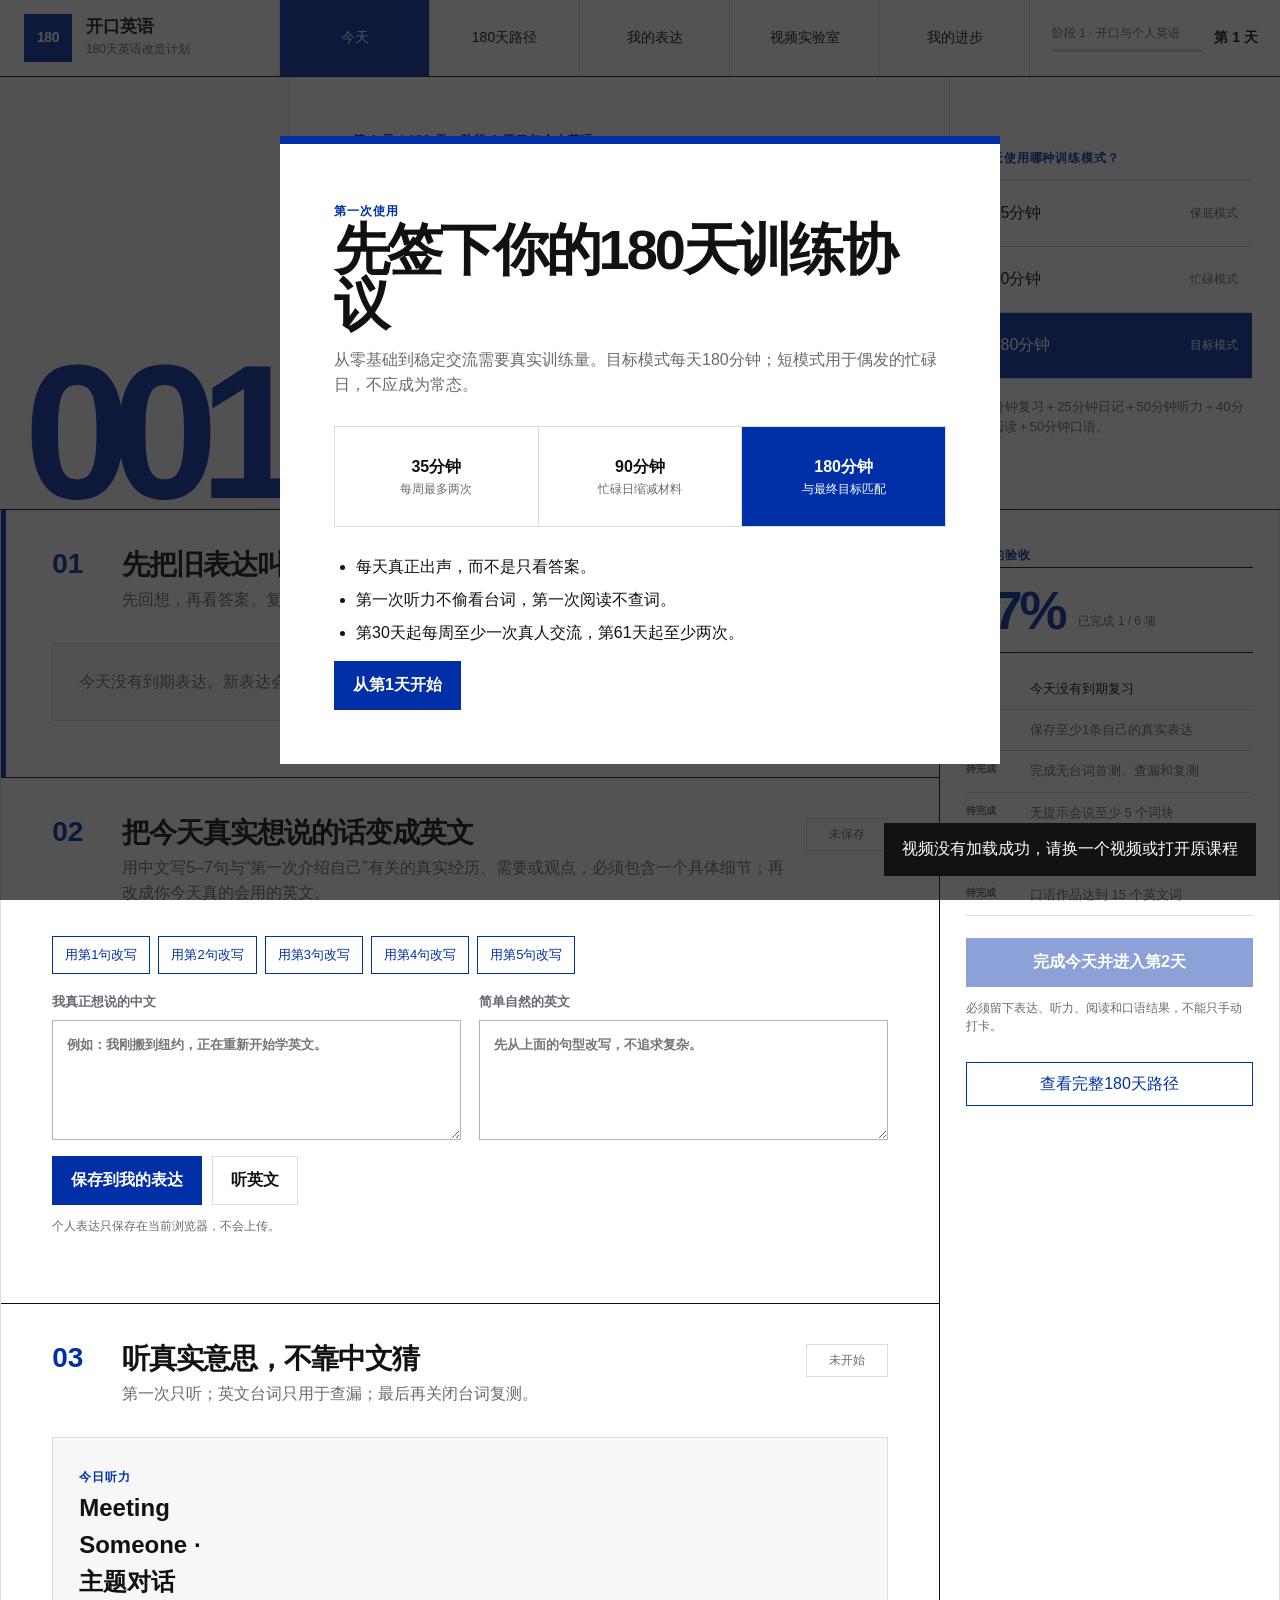
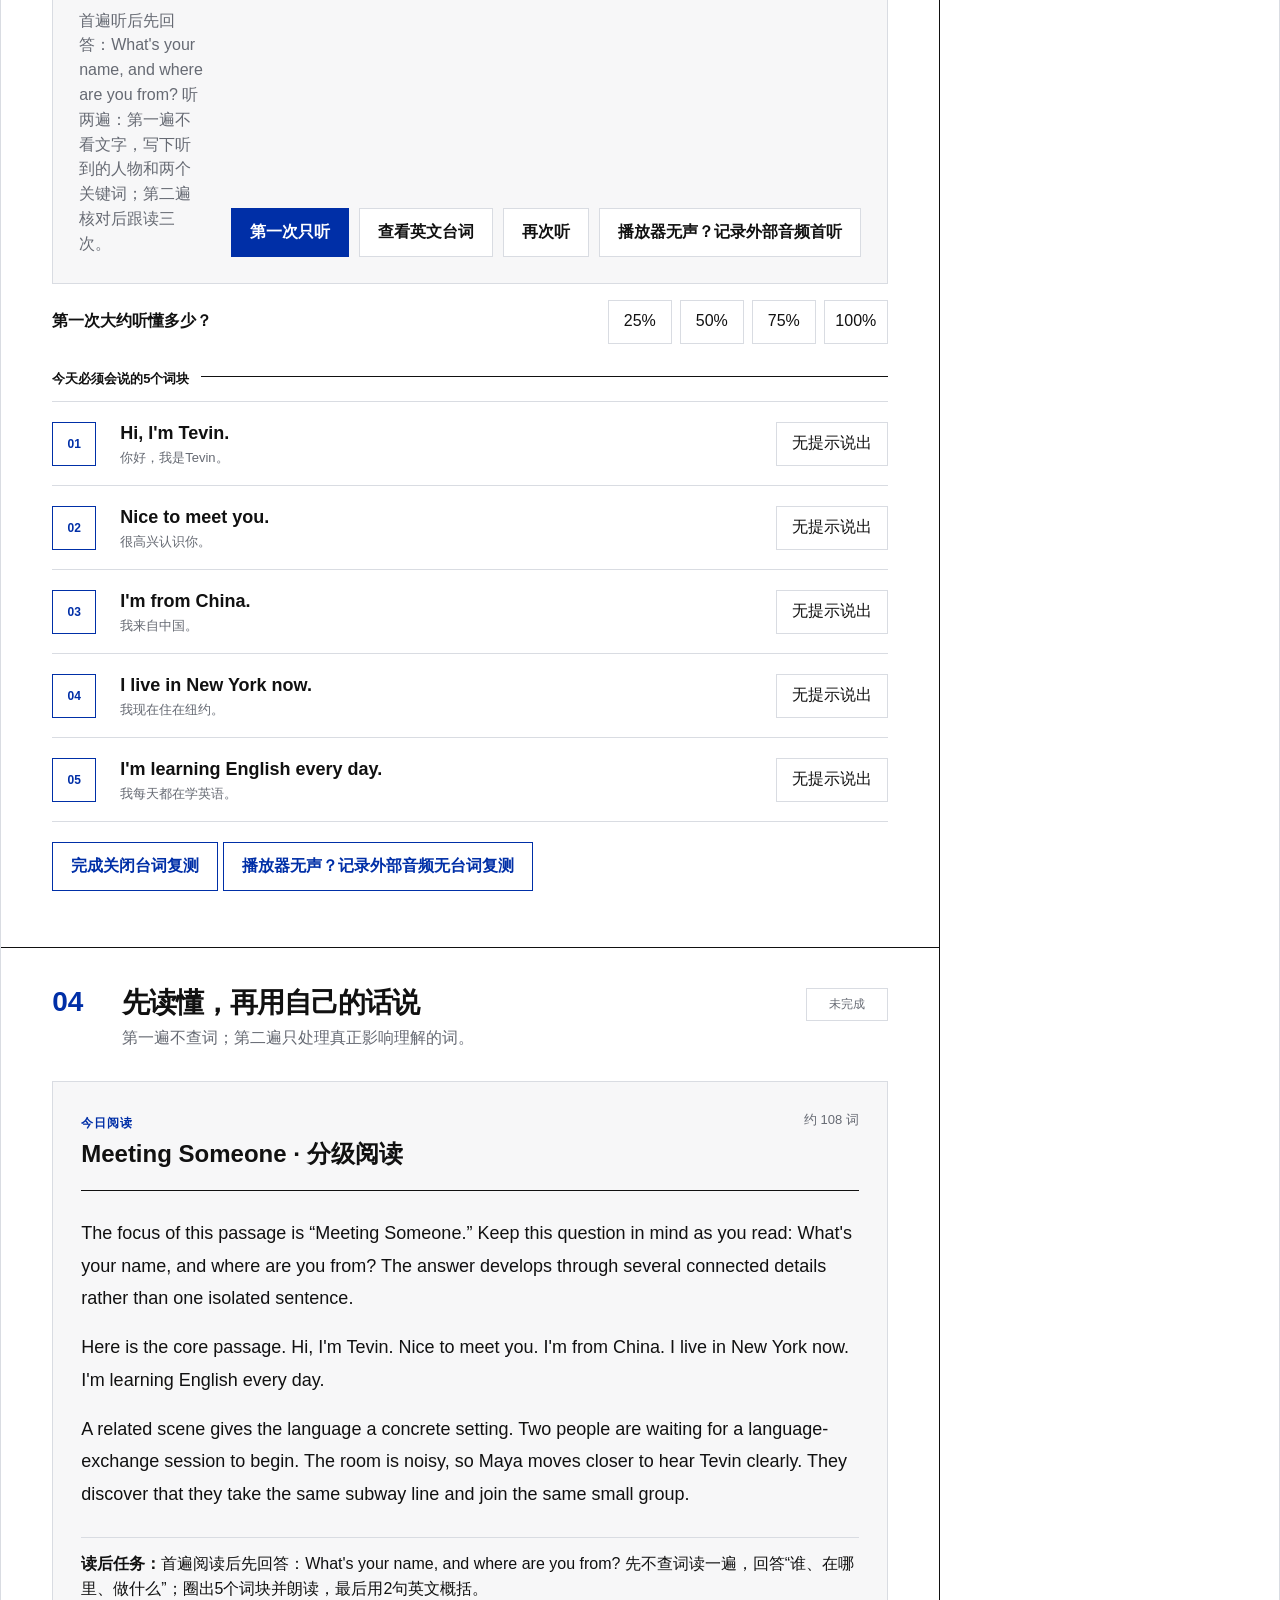
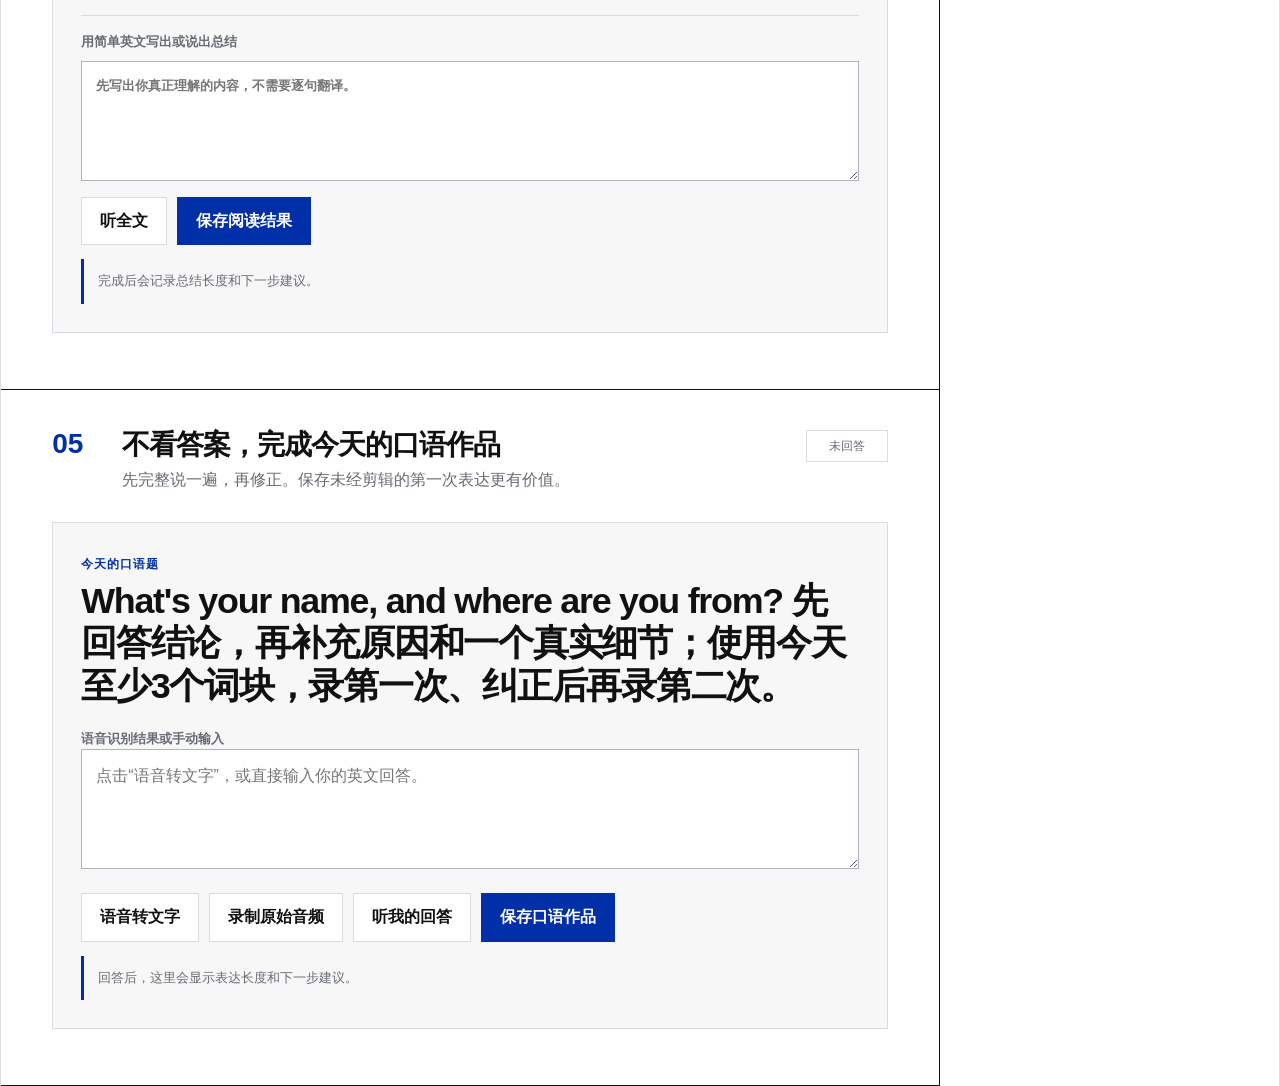
==== commit 567df1ce: "Build complete 180-day English training system" ====
--- a/index.html
+++ b/index.html
@@ -3,145 +3,216 @@
 <head>
   <meta charset="UTF-8">
   <meta name="viewport" content="width=device-width, initial-scale=1.0">
-  <meta name="description" content="为英语初学者设计的30天开口基础训练：个人表达、跟读、对话与间隔复习。">
+  <meta name="description" content="面向英语初学者的180天英语训练系统：个人表达、听力解码、分级阅读、口语输出与阶段盲测。">
   <meta name="theme-color" content="#ffffff">
-  <title>开口英语｜30天开口基础</title>
-  <link rel="stylesheet" href="styles.css">
+  <title>开口英语｜180天英语改造计划</title>
+  <link rel="stylesheet" href="styles.css?v=20260722-2">
 </head>
 <body>
   <header class="site-header">
     <a class="brand" href="#today" aria-label="开口英语首页">
-      <span class="brand-mark" aria-hidden="true">A</span>
-      <span><strong>开口英语</strong><small>30天开口基础</small></span>
+      <span class="brand-mark" aria-hidden="true">180</span>
+      <span><strong>开口英语</strong><small>180天英语改造计划</small></span>
     </a>
     <nav class="main-nav" aria-label="主导航">
       <button class="nav-item active" data-view="today">今天</button>
+      <button class="nav-item" data-view="path">180天路径</button>
       <button class="nav-item" data-view="expressions">我的表达</button>
-      <button class="nav-item" data-view="immersion">沉浸练习</button>
+      <button class="nav-item" data-view="immersion">视频实验室</button>
       <button class="nav-item" data-view="progress">我的进步</button>
     </nav>
-    <div class="header-progress" aria-label="30天阶段进度">
-      <span id="headerProgressText">第 1 天</span>
-      <span class="progress-ring" id="headerProgressRing" aria-hidden="true"></span>
+    <div class="header-progress" aria-label="180天进度">
+      <span id="headerPhaseText">阶段 1</span>
+      <strong id="headerProgressText">第 1 天</strong>
+      <span class="header-progress-track" aria-hidden="true"><span id="headerProgressFill"></span></span>
     </div>
   </header>
 
   <main>
     <section class="view active" id="today" aria-labelledby="todayTitle">
       <div class="today-hero">
-        <div class="day-number" aria-hidden="true" id="heroDayNumber">01</div>
+        <div class="day-number" aria-hidden="true" id="heroDayNumber">001</div>
         <div class="today-copy">
-          <p class="eyebrow" id="dayLabel">第 1 天 / 30 天</p>
-          <h1 id="todayTitle">第一次介绍自己</h1>
-          <p class="today-focus" id="todayFocus">今天只做好一件事：让别人认识你。</p>
+          <p class="eyebrow" id="dayLabel">第 1 天 / 180 天</p>
+          <h1 id="todayTitle">起点测评与第一次介绍自己</h1>
+          <p class="today-focus" id="todayFocus">先留下真实起点，再开始改变。</p>
           <div class="outcome-row">
-            <span>完成标准</span>
-            <strong id="todayOutcome">能用 5 句话完成基础自我介绍</strong>
+            <span>今天的作品</span>
+            <strong id="todayOutcome">保存第一段自我介绍</strong>
+          </div>
+          <div class="lesson-tags">
+            <span id="todayPronunciation">声音重点：句子重音</span>
+            <span id="todayGrammar">表达重点：I am / I live / I like</span>
           </div>
         </div>
-        <aside class="time-plan" aria-label="选择今天的学习时长">
-          <span class="field-label">今天有多少时间？</span>
+        <aside class="time-plan" aria-label="选择今天的学习模式">
+          <span class="field-label">今天使用哪种训练模式？</span>
           <div class="time-options" id="timeOptions">
-            <button data-minutes="15">15分钟<small>最低完成</small></button>
-            <button data-minutes="30" class="active">30分钟<small>推荐</small></button>
-            <button data-minutes="60">60分钟<small>完整训练</small></button>
-          </div>
-          <p id="timePlanDescription">完成5句跟读、1条个人表达和1轮对话。</p>
+            <button data-minutes="35">35分钟<small>保底模式</small></button>
+            <button data-minutes="90">90分钟<small>忙碌模式</small></button>
+            <button data-minutes="180" class="active">180分钟<small>目标模式</small></button>
+          </div>
+          <p id="timePlanDescription">完成全部训练。按这个强度执行，才与180天目标匹配。</p>
         </aside>
       </div>
 
       <div class="daily-layout">
         <section class="learning-spine" aria-label="今天的学习步骤">
-          <article class="daily-step" data-step="listen">
+          <article class="daily-step" data-step="review">
             <header class="step-head">
               <span class="step-index">01</span>
-              <div><h2>先听懂今天要说什么</h2><p>听问题和5个回答，先建立声音印象。</p></div>
-              <span class="step-status" id="listenStatus">未开始</span>
-            </header>
-            <div class="prompt-card">
-              <span>对方会问</span>
-              <p id="coachQuestion">Hi! Nice to meet you. What's your name?</p>
-              <button class="text-button" id="listenQuestion">听问题</button>
-            </div>
-            <button class="primary-action" id="listenAll">连续听5句</button>
-          </article>
-
-          <article class="daily-step" data-step="phrases">
+              <div><h2>先把旧表达叫回来</h2><p>先回想，再看答案。复习安排在第1、3、7、14、30天。</p></div>
+              <span class="step-status" id="reviewStatus">无需复习</span>
+            </header>
+            <div class="due-review" id="dueReview"></div>
+          </article>
+
+          <article class="daily-step" data-step="personal">
             <header class="step-head">
               <span class="step-index">02</span>
-              <div><h2>听一句，马上说一句</h2><p>点击英文听发音，再点“我会说了”。</p></div>
-              <span class="step-status" id="phraseStatus">0 / 5</span>
-            </header>
-            <div class="phrase-list" id="todayPhrases"></div>
-          </article>
-
-          <article class="daily-step" data-step="personal">
-            <header class="step-head">
-              <span class="step-index">03</span>
-              <div><h2>写一句你自己真的会说的话</h2><p>可以从今天的句子开始改，不用写复杂英文。</p></div>
+              <div><h2>把今天真实想说的话变成英文</h2><p id="diaryPrompt">写下今天最想介绍给别人的一件事。</p></div>
               <span class="step-status" id="personalStatus">未保存</span>
             </header>
             <div class="template-row" id="phraseTemplates" aria-label="今天的表达模板"></div>
             <div class="personal-editor">
-              <label>我想表达的中文<textarea id="personalChinese" maxlength="160" placeholder="例如：我现在住在纽约。"></textarea></label>
-              <label>简单自然的英文<textarea id="personalEnglish" maxlength="240" lang="en" placeholder="例如：I live in New York now."></textarea></label>
+              <label>我真正想说的中文<textarea id="personalChinese" maxlength="240" placeholder="例如：我刚搬到纽约，正在重新开始学英文。"></textarea></label>
+              <label>简单自然的英文<textarea id="personalEnglish" maxlength="360" lang="en" placeholder="先从上面的句型改写，不追求复杂。"></textarea></label>
             </div>
             <div class="editor-actions">
               <button class="primary-action" id="saveExpression">保存到我的表达</button>
               <button class="secondary-action" id="listenPersonal">听英文</button>
             </div>
+            <p class="privacy-note">个人表达只保存在当前浏览器，不会上传。</p>
+          </article>
+
+          <article class="daily-step" data-step="listen">
+            <header class="step-head">
+              <span class="step-index">03</span>
+              <div><h2>听真实意思，不靠中文猜</h2><p>第一次只听；英文台词只用于查漏；最后再关闭台词复测。</p></div>
+              <span class="step-status" id="listenStatus">未开始</span>
+            </header>
+            <div class="listening-brief">
+              <div><span class="field-label">今日听力</span><h3 id="listeningTitle">A first introduction</h3><p id="listeningTask">听完后说出人物的姓名、所在地和学习目标。</p></div>
+              <div class="listening-actions">
+                <button class="primary-action" id="listenFirstPass">第一次只听</button>
+                <button class="secondary-action" id="revealTranscript">查看英文台词</button>
+                <button class="secondary-action" id="listenReplay">再次听</button>
+                <button class="secondary-action" id="confirmManualListening">播放器无声？记录外部音频首听</button>
+              </div>
+            </div>
+            <div class="self-score" id="listeningScore">
+              <span>第一次大约听懂多少？</span>
+              <button data-listening-score="25">25%</button>
+              <button data-listening-score="50">50%</button>
+              <button data-listening-score="75">75%</button>
+              <button data-listening-score="100">100%</button>
+            </div>
+            <div class="transcript-panel" id="listeningTranscript" hidden>
+              <span class="field-label">英文台词</span>
+              <p id="listeningText" lang="en"></p>
+            </div>
+            <div class="section-rule"><span>今天必须会说的5个词块</span></div>
+            <div class="phrase-list" id="todayPhrases"></div>
+            <button class="text-action" id="completeListeningRetest">完成关闭台词复测</button>
+            <button class="text-action" id="confirmManualRetest">播放器无声？记录外部音频无台词复测</button>
+          </article>
+
+          <article class="daily-step" data-step="reading">
+            <header class="step-head">
+              <span class="step-index">04</span>
+              <div><h2>先读懂，再用自己的话说</h2><p>第一遍不查词；第二遍只处理真正影响理解的词。</p></div>
+              <span class="step-status" id="readingStatus">未完成</span>
+            </header>
+            <div class="reading-card">
+              <div class="reading-heading"><div><span class="field-label">今日阅读</span><h3 id="readingTitle">A New Start</h3></div><span id="readingMeta">约 80 词</span></div>
+              <div class="reading-text" id="readingText" lang="en"></div>
+              <p class="reading-task"><strong>读后任务：</strong><span id="readingTask"></span></p>
+              <label>用简单英文写出或说出总结<textarea id="readingSummary" maxlength="600" lang="en" placeholder="先写出你真正理解的内容，不需要逐句翻译。"></textarea></label>
+              <div class="editor-actions">
+                <button class="secondary-action" id="readAloud">听全文</button>
+                <button class="primary-action" id="saveReading">保存阅读结果</button>
+              </div>
+              <div class="answer-feedback" id="readingFeedback">完成后会记录总结长度和下一步建议。</div>
+            </div>
           </article>
 
           <article class="daily-step" data-step="conversation">
             <header class="step-head">
-              <span class="step-index">04</span>
-              <div><h2>直接回答，不等准备好</h2><p>先表达意思，结束后再修正。</p></div>
+              <span class="step-index">05</span>
+              <div><h2>不看答案，完成今天的口语作品</h2><p>先完整说一遍，再修正。保存未经剪辑的第一次表达更有价值。</p></div>
               <span class="step-status" id="conversationStatus">未回答</span>
             </header>
             <div class="conversation-card">
-              <p id="conversationQuestion">Hi! Nice to meet you. What's your name?</p>
-              <label for="conversationAnswer">你的回答</label>
-              <textarea id="conversationAnswer" maxlength="320" lang="en" placeholder="Type or speak your answer..."></textarea>
+              <span class="field-label">今天的口语题</span>
+              <p id="conversationQuestion">Introduce yourself and explain why you want to learn English.</p>
+              <label for="conversationAnswer">语音识别结果或手动输入</label>
+              <textarea id="conversationAnswer" maxlength="1000" lang="en" placeholder="点击“语音转文字”，或直接输入你的英文回答。"></textarea>
               <div class="conversation-actions">
-                <button class="secondary-action" id="recordAnswer">开始说</button>
-                <button class="primary-action" id="saveAnswer">完成回答</button>
+                <button class="secondary-action" id="recordAnswer">语音转文字</button>
+                <button class="secondary-action" id="recordAudio">录制原始音频</button>
+                <button class="secondary-action" id="listenAnswer">听我的回答</button>
+                <button class="primary-action" id="saveAnswer">保存口语作品</button>
               </div>
-              <div class="answer-feedback" id="answerFeedback" aria-live="polite">回答后，这里会显示表达长度和下一步建议。</div>
-            </div>
-          </article>
-
-          <article class="daily-step" data-step="review">
-            <header class="step-head">
-              <span class="step-index">05</span>
-              <div><h2>复习快要忘记的表达</h2><p>只复习到期的句子，不把时间浪费在已经会的内容上。</p></div>
-              <span class="step-status" id="reviewStatus">0 条到期</span>
-            </header>
-            <div class="due-review" id="dueReview"></div>
+              <div class="audio-evidence" id="audioEvidence" hidden>
+                <audio id="audioPlayback" controls preload="metadata"></audio>
+                <span id="audioStatus">原始录音只保存在当前浏览器。</span>
+              </div>
+              <div class="answer-feedback" id="answerFeedback">回答后，这里会显示表达长度和下一步建议。</div>
+            </div>
+          </article>
+
+          <article class="daily-step assessment-step" id="assessmentStep" data-step="assessment" hidden>
+            <header class="step-head">
+              <span class="step-index">06</span>
+              <div><h2>记录第一次阶段成绩</h2><p>使用陌生材料完成测试。第一次成绩会保留，重测不能覆盖真实起点。</p></div>
+              <span class="step-status" id="assessmentStatus">未记录</span>
+            </header>
+            <div class="assessment-form">
+              <label>口语与互动（40%）<input id="scoreSpeaking" type="number" min="0" max="100" inputmode="numeric" placeholder="0—100"></label>
+              <label>无字幕听力（25%）<input id="scoreListening" type="number" min="0" max="100" inputmode="numeric" placeholder="0—100"></label>
+              <label>限时阅读（20%）<input id="scoreReading" type="number" min="0" max="100" inputmode="numeric" placeholder="0—100"></label>
+              <label>表达留存（15%）<input id="scoreRetention" type="number" min="0" max="100" inputmode="numeric" placeholder="0—100"></label>
+            </div>
+            <button class="primary-action" id="saveAssessment">保存阶段成绩</button>
+            <div class="answer-feedback" id="assessmentResult">总分达到75，且任何单项不低于60，才算阶段通过。</div>
           </article>
         </section>
 
         <aside class="day-summary">
           <div class="summary-sticky">
-            <span class="field-label">今天的完成情况</span>
+            <span class="field-label">今天的验收</span>
             <div class="completion-score"><strong id="completionPercent">0%</strong><span id="completionText">还没有开始</span></div>
             <div class="requirement-list" id="requirementList"></div>
             <button class="complete-day" id="completeDay">完成今天</button>
-            <p class="summary-note">完成由真实操作记录，不需要自己勾选。</p>
+            <p class="summary-note">必须留下表达、听力、阅读和口语结果，不能只手动打卡。</p>
+            <button class="summary-link" data-open-view="path">查看完整180天路径</button>
           </div>
         </aside>
+      </div>
+    </section>
+
+    <section class="view" id="path" aria-labelledby="pathTitle">
+      <div class="page-title split-title">
+        <div><p class="eyebrow">完整课程已经排入系统</p><h1 id="pathTitle">180天，只走一条路</h1><p>六个阶段逐步增加真实语速、阅读长度和交流难度。点击任何一天可以预览当天材料。</p></div>
+        <div class="path-legend"><span><i class="legend-done"></i>已完成</span><span><i class="legend-current"></i>今天</span><span><i></i>待训练</span></div>
+      </div>
+      <div class="phase-overview" id="phaseOverview"></div>
+      <div class="course-layout">
+        <div class="course-map" id="courseMap"></div>
+        <aside class="course-preview" id="coursePreview" aria-live="polite"></aside>
       </div>
     </section>
 
     <section class="view" id="expressions" aria-labelledby="expressionsTitle">
       <div class="page-title">
         <p class="eyebrow">你的个人英文语言体系</p>
-        <h1 id="expressionsTitle">我的表达</h1>
-        <p>这里保存的不是课本例句，而是你自己以后真正会用到的话。</p>
+        <h1 id="expressionsTitle">只保存你真的会用的话</h1>
+        <p>系统会在第1、3、7、14、30天安排主动回忆。先想起英文，再看答案。</p>
       </div>
       <div class="expression-summary">
         <div><strong id="expressionTotal">0</strong><span>个人表达</span></div>
         <div><strong id="expressionDue">0</strong><span>今天到期</span></div>
-        <div><strong id="expressionMastered">0</strong><span>已复习3次</span></div>
+        <div><strong id="expressionMastered">0</strong><span>已复习5次</span></div>
       </div>
       <div class="expression-toolbar">
         <button class="filter-button active" data-expression-filter="all">全部</button>
@@ -153,9 +224,9 @@
 
     <section class="view" id="immersion" aria-labelledby="immersionTitle">
       <div class="page-title">
-        <p class="eyebrow">真实画面帮助你理解声音</p>
-        <h1 id="immersionTitle">沉浸练习</h1>
-        <p>每周选择一段初级英语视频。第一遍看画面，第二遍暂停模仿，第三遍关闭中文。</p>
+        <p class="eyebrow">原画面保留，英文声音与台词作为训练材料</p>
+        <h1 id="immersionTitle">视频与台词实验室</h1>
+        <p>使用内置初级视频，或打开你自己的视频；把英文台词放在旁边，点击单词即可查看解释并单独发音。</p>
       </div>
       <div class="immersion-layout">
         <section class="video-study">
@@ -165,43 +236,66 @@
             <a id="videoSource" href="#" target="_blank" rel="noreferrer">查看原课程</a>
           </div>
           <div class="shadow-guide">
-            <div><span>1</span><strong>只看画面</strong><small>先猜人物在做什么</small></div>
-            <div><span>2</span><strong>暂停模仿</strong><small>每句大声说三次</small></div>
-            <div><span>3</span><strong>关闭中文</strong><small>跟人物一起说</small></div>
+            <div><span>1</span><strong>关闭台词首测</strong><small>先听大意，不暂停</small></div>
+            <div><span>2</span><strong>英文台词查漏</strong><small>解决声音与词的连接</small></div>
+            <div><span>3</span><strong>再次关闭台词</strong><small>隔天还要再测一次</small></div>
           </div>
         </section>
         <aside class="video-library">
-          <div class="section-title"><span>6段基础视频</span><strong>选择本周材料</strong></div>
+          <div class="section-title"><span>内置初级视频</span><strong>选择本周材料</strong></div>
           <div id="videoList"></div>
           <div class="local-video">
-            <strong>也可以练自己的视频</strong>
+            <strong>打开自己的视频</strong>
             <p>视频只在当前浏览器中打开，不会上传。</p>
             <label for="localVideo">选择本机视频</label>
             <input id="localVideo" type="file" accept="video/mp4,video/quicktime,video/webm">
           </div>
         </aside>
       </div>
+      <section class="transcript-workbench">
+        <div class="workbench-input">
+          <span class="field-label">英文台词</span>
+          <h2>点击单词，立即听发音和看解释</h2>
+          <textarea id="transcriptInput" lang="en" maxlength="5000" placeholder="粘贴英文台词，或载入今天的听力台词。"></textarea>
+          <div class="editor-actions">
+            <button class="primary-action" id="loadTodayTranscript">载入今日台词</button>
+            <button class="secondary-action" id="buildTranscript">生成可点击台词</button>
+          </div>
+        </div>
+        <div class="interactive-transcript" id="interactiveTranscript"><p>台词会显示在这里。</p></div>
+        <aside class="word-panel" id="wordPanel">
+          <span class="field-label">单词解释</span>
+          <h3 id="wordTitle">点击一个单词</h3>
+          <p id="wordPhonetic">发音和解释将显示在这里。</p>
+          <p id="wordMeaning"></p>
+          <button class="secondary-action" id="speakWord" disabled>单独发音</button>
+        </aside>
+      </section>
     </section>
 
     <section class="view" id="progress" aria-labelledby="progressTitle">
       <div class="page-title">
-        <p class="eyebrow">不只看打卡，更看真正能说什么</p>
-        <h1 id="progressTitle">我的进步</h1>
-        <p>完成天数只是过程。个人表达、连续回答和阶段复测才代表交流能力。</p>
+        <p class="eyebrow">用陌生任务证明能力</p>
+        <h1 id="progressTitle">不只看打卡，看你真正能做到什么</h1>
+        <p>每7天复测一次，每30天进行一次阶段盲测。第一次成绩会保留，避免用背熟材料冒充能力。</p>
       </div>
       <div class="metric-grid">
-        <article><span>已完成</span><strong id="metricDays">0 天</strong><small>30天第一阶段</small></article>
-        <article><span>主动表达</span><strong id="metricExpressions">0 句</strong><small>来自你的真实生活</small></article>
-        <article><span>最长回答</span><strong id="metricLongest">0 词</strong><small>一次连续表达</small></article>
-        <article><span>完成对话</span><strong id="metricConversations">0 次</strong><small>真实回答记录</small></article>
+        <article><span>已完成</span><strong id="metricDays">0 天</strong><small>目标完成率至少85%</small></article>
+        <article><span>个人表达</span><strong id="metricExpressions">0 句</strong><small>目标800—1000句</small></article>
+        <article><span>最长回答</span><strong id="metricLongest">0 词</strong><small>无提示连续表达</small></article>
+        <article><span>听力首测</span><strong id="metricListening">—</strong><small>所有已记录首测平均值</small></article>
       </div>
       <section class="assessment-section">
-        <div class="section-title"><span>每周复测</span><strong>用结果证明进步</strong></div>
+        <div class="section-title"><span>六次阶段验收</span><strong>第30 / 60 / 90 / 120 / 150 / 180天</strong></div>
         <div class="assessment-grid" id="assessmentGrid"></div>
       </section>
-      <section class="thirty-day-map">
-        <div class="section-title"><span>第一阶段</span><strong>30天课程地图</strong></div>
-        <div class="day-map" id="dayMap"></div>
+      <section class="phase-progress-section">
+        <div class="section-title"><span>阶段进度</span><strong>哪里停滞，就集中修复哪里</strong></div>
+        <div id="phaseProgressList"></div>
+      </section>
+      <section class="data-section">
+        <div><strong>学习记录属于你</strong><p>可导出当前浏览器中的课程、表达和测评记录，避免更换设备后丢失。</p></div>
+        <button class="secondary-action" id="exportData">导出学习记录</button>
       </section>
     </section>
   </main>
@@ -209,19 +303,26 @@
   <div class="onboarding" id="onboarding" hidden>
     <div class="onboarding-card" role="dialog" aria-modal="true" aria-labelledby="onboardingTitle">
       <span class="eyebrow">第一次使用</span>
-      <h2 id="onboardingTitle">先选一个你能坚持的节奏</h2>
-      <p>不用一开始每天学习很久。连续完成，比偶尔学两个小时更有效。</p>
+      <h2 id="onboardingTitle">先签下你的180天训练协议</h2>
+      <p>从零基础到稳定交流需要真实训练量。目标模式每天180分钟；短模式用于偶发的忙碌日，不应成为常态。</p>
       <div class="onboarding-options">
-        <button data-onboard-minutes="15"><strong>每天15分钟</strong><span>先建立习惯</span></button>
-        <button data-onboard-minutes="30" class="active"><strong>每天30分钟</strong><span>推荐选择</span></button>
-        <button data-onboard-minutes="60"><strong>每天60分钟</strong><span>完整训练</span></button>
-      </div>
-      <button class="primary-action" id="finishOnboarding">开始第1天</button>
+        <button data-onboard-minutes="35"><strong>35分钟</strong><span>每周最多两次</span></button>
+        <button data-onboard-minutes="90"><strong>90分钟</strong><span>忙碌日缩减材料</span></button>
+        <button data-onboard-minutes="180" class="active"><strong>180分钟</strong><span>与最终目标匹配</span></button>
+      </div>
+      <ul class="training-rules">
+        <li>每天真正出声，而不是只看答案。</li>
+        <li>第一次听力不偷看台词，第一次阅读不查词。</li>
+        <li>第30天起每周至少一次真人交流，第61天起至少两次。</li>
+      </ul>
+      <button class="primary-action" id="finishOnboarding">从第1天开始</button>
     </div>
   </div>
 
   <div class="toast" id="toast" role="status" aria-live="polite"></div>
-  <script src="curriculum.js"></script>
-  <script src="app.js"></script>
+  <script src="curriculum.js?v=20260722-2"></script>
+  <script src="curriculum180.js?v=20260722-2"></script>
+  <script src="core.js?v=20260722-2"></script>
+  <script src="app.js?v=20260722-2"></script>
 </body>
 </html>
--- a/styles.css
+++ b/styles.css
@@ -1,285 +1,2087 @@
 :root {
   --surface: #ffffff;
-  --soft: #f7f7f8;
-  --line: #d9d9dc;
+  --surface-soft: #f7f7f8;
   --ink: #111111;
-  --muted: #66666b;
-  --blue: #002fa7;
-  --font: "Helvetica Neue", Helvetica, Arial, sans-serif;
-}
-
-* { box-sizing: border-box; }
-html { scroll-behavior: smooth; background: var(--soft); }
-body { margin: 0; min-width: 320px; color: var(--ink); background: var(--soft); font-family: var(--font); line-height: 1.55; }
-button, textarea, input, a { font: inherit; }
-button { color: inherit; }
-button, a, label[for] { -webkit-tap-highlight-color: transparent; }
-button:focus-visible, a:focus-visible, textarea:focus-visible, input:focus-visible { outline: 3px solid rgba(0,47,167,.2); outline-offset: 2px; }
-[hidden] { display: none !important; }
-
-.site-header { min-height: 66px; padding: 0 max(18px, calc((100vw - 1244px) / 2)); border-bottom: 1px solid var(--line); background: var(--surface); display: grid; grid-template-columns: 1fr auto 1fr; align-items: center; gap: 28px; position: sticky; top: 0; z-index: 20; }
-.brand { color: var(--ink); text-decoration: none; display: flex; align-items: center; gap: 11px; }
-.brand-mark { width: 36px; height: 36px; background: var(--blue); color: var(--surface); display: grid; place-items: center; font-size: 18px; font-weight: 800; }
-.brand strong, .brand small { display: block; }
-.brand strong { font-size: 14px; }
-.brand small { margin-top: 1px; color: var(--muted); font-size: 9px; }
-.main-nav { height: 66px; display: flex; }
-.nav-item { height: 100%; padding: 0 22px; border: 0; border-bottom: 2px solid transparent; background: transparent; color: var(--muted); cursor: pointer; font-weight: 700; }
-.nav-item.active { border-bottom-color: var(--blue); color: var(--blue); }
-.header-progress { justify-self: end; display: flex; align-items: center; gap: 10px; font-size: 12px; font-weight: 700; }
-.progress-ring { --progress: 0deg; width: 30px; height: 30px; border-radius: 50%; background: conic-gradient(var(--blue) var(--progress), #e8e8eb 0); position: relative; }
-.progress-ring::after { content: ""; position: absolute; inset: 6px; border-radius: 50%; background: var(--surface); }
-
-main { max-width: 1280px; margin: 0 auto; padding: 0 18px 80px; }
-.view { display: none; }
-.view.active { display: block; animation: enter .3s ease both; }
-@keyframes enter { from { opacity: 0; transform: translateY(6px); } to { opacity: 1; transform: none; } }
-.eyebrow { margin: 0 0 12px; color: var(--blue); font-size: 12px; font-weight: 800; letter-spacing: .08em; text-transform: uppercase; }
-h1, h2, p { margin-top: 0; }
-
-.today-hero { min-height: 365px; border-left: 1px solid var(--line); border-right: 1px solid var(--line); border-bottom: 1px solid var(--line); background: var(--surface); display: grid; grid-template-columns: 150px minmax(0, 1fr) 360px; align-items: stretch; }
-.day-number { padding: 54px 22px; border-right: 1px solid var(--line); color: var(--blue); font-size: clamp(76px, 9vw, 132px); font-weight: 800; line-height: .8; letter-spacing: -.08em; writing-mode: vertical-rl; transform: rotate(180deg); text-align: right; font-variant-numeric: tabular-nums; }
-.today-copy { padding: 58px 48px; align-self: center; }
-.today-copy h1 { max-width: 650px; margin-bottom: 18px; font-size: clamp(44px, 5.4vw, 76px); line-height: .96; letter-spacing: -.055em; }
-.today-focus { max-width: 620px; margin-bottom: 28px; color: var(--muted); font-size: 18px; }
-.outcome-row { max-width: 620px; padding-top: 16px; border-top: 1px solid var(--line); display: grid; grid-template-columns: 92px 1fr; gap: 18px; }
-.outcome-row span { color: var(--muted); font-size: 11px; font-weight: 700; }
-.outcome-row strong { font-size: 13px; }
-.time-plan { padding: 46px 30px; border-left: 1px solid var(--line); background: var(--soft); display: flex; flex-direction: column; justify-content: center; }
-.field-label { color: var(--muted); font-size: 11px; font-weight: 700; }
-.time-options { margin-top: 15px; border-top: 1px solid var(--line); }
-.time-options button { width: 100%; padding: 13px 0; border: 0; border-bottom: 1px solid var(--line); background: transparent; display: flex; align-items: center; justify-content: space-between; cursor: pointer; font-size: 14px; font-weight: 700; text-align: left; }
-.time-options small { color: var(--muted); font-size: 10px; font-weight: 500; }
-.time-options button.active { color: var(--blue); box-shadow: inset 3px 0 var(--blue); padding-left: 13px; }
-.time-plan p { margin: 18px 0 0; color: var(--muted); font-size: 12px; }
-
-.daily-layout { display: grid; grid-template-columns: minmax(0, 1fr) 310px; gap: 0; border-left: 1px solid var(--line); }
-.learning-spine { min-width: 0; }
-.daily-step { padding: 34px 38px 38px; border-right: 1px solid var(--line); border-bottom: 1px solid var(--line); background: var(--surface); }
-.daily-step.completed .step-index, .daily-step.completed .step-status { color: var(--blue); }
-.step-head { margin-bottom: 24px; display: grid; grid-template-columns: 44px 1fr auto; gap: 16px; align-items: start; }
-.step-index { color: var(--muted); font-size: 12px; font-weight: 800; font-variant-numeric: tabular-nums; }
-.step-head h2 { margin: -4px 0 3px; font-size: 23px; line-height: 1.2; }
-.step-head p { margin: 0; color: var(--muted); font-size: 12px; }
-.step-status { padding: 5px 8px; border: 1px solid var(--line); color: var(--muted); font-size: 10px; font-weight: 700; white-space: nowrap; }
-.prompt-card { margin-left: 60px; padding: 20px; border-left: 3px solid var(--blue); background: var(--soft); }
-.prompt-card span { color: var(--muted); font-size: 10px; font-weight: 700; }
-.prompt-card p { margin: 6px 0 12px; font-size: clamp(20px, 2.3vw, 30px); font-weight: 700; line-height: 1.2; }
-.text-button { padding: 0; border: 0; border-bottom: 1px solid currentColor; background: transparent; color: var(--blue); cursor: pointer; font-size: 11px; font-weight: 700; }
-.primary-action, .secondary-action, .complete-day { min-height: 43px; padding: 10px 15px; border: 1px solid var(--blue); cursor: pointer; font-size: 12px; font-weight: 800; }
-.primary-action { margin: 16px 0 0 60px; background: var(--blue); color: var(--surface); }
-.secondary-action { background: var(--surface); color: var(--blue); }
-.primary-action:hover, .complete-day:hover { background: #001f70; }
-
-.phrase-list { margin-left: 60px; border-top: 1px solid var(--line); }
-.phrase-row { border-bottom: 1px solid var(--line); display: grid; grid-template-columns: 35px 1fr auto; align-items: center; gap: 13px; }
-.phrase-row > button:first-child { padding: 17px 0; border: 0; background: transparent; color: var(--blue); cursor: pointer; font-size: 11px; font-weight: 800; }
-.phrase-copy { padding: 13px 0; }
-.phrase-copy strong, .phrase-copy span { display: block; }
-.phrase-copy strong { font-size: 16px; }
-.phrase-copy span { margin-top: 2px; color: var(--muted); font-size: 11px; }
-.master-button { min-width: 78px; padding: 7px 9px; border: 1px solid var(--line); background: var(--surface); color: var(--muted); cursor: pointer; font-size: 10px; font-weight: 700; }
-.master-button.active { border-color: var(--blue); background: var(--blue); color: var(--surface); }
-
-.template-row { margin: 0 0 16px 60px; display: flex; flex-wrap: wrap; gap: 6px; }
-.template-row button { padding: 7px 9px; border: 1px solid var(--line); background: var(--soft); cursor: pointer; font-size: 10px; }
-.template-row button:hover { border-color: var(--blue); color: var(--blue); }
-.personal-editor { margin-left: 60px; display: grid; grid-template-columns: 1fr 1fr; gap: 12px; }
-.personal-editor label, .conversation-card label { color: var(--muted); font-size: 10px; font-weight: 700; }
-textarea { width: 100%; min-height: 92px; margin-top: 7px; padding: 12px; resize: vertical; border: 1px solid var(--line); border-radius: 0; background: var(--soft); color: var(--ink); font-size: 14px; line-height: 1.5; }
-textarea:focus { border-color: var(--blue); outline: 2px solid rgba(0,47,167,.12); }
-.editor-actions { margin-left: 60px; display: flex; gap: 8px; }
-.editor-actions .primary-action { margin-left: 0; }
-.editor-actions .secondary-action { margin-top: 16px; }
-.conversation-card { margin-left: 60px; padding: 22px; border: 1px solid var(--line); background: var(--soft); }
-.conversation-card > p { margin-bottom: 18px; font-size: 22px; font-weight: 700; }
-.conversation-card textarea { background: var(--surface); }
-.conversation-actions { display: flex; gap: 8px; }
-.conversation-actions button { margin: 12px 0 0; }
-.answer-feedback { margin-top: 12px; padding-top: 12px; border-top: 1px solid var(--line); color: var(--muted); font-size: 11px; }
-.due-review { margin-left: 60px; }
-.review-empty { padding: 20px; border: 1px solid var(--line); background: var(--soft); color: var(--muted); font-size: 12px; }
-.review-card { padding: 15px 0; border-bottom: 1px solid var(--line); display: grid; grid-template-columns: 1fr auto; gap: 15px; }
-.review-card strong, .review-card span { display: block; }
-.review-card span { color: var(--muted); font-size: 11px; }
-.review-actions { display: flex; gap: 5px; align-items: center; }
-.review-actions button { padding: 7px 9px; border: 1px solid var(--line); background: var(--surface); cursor: pointer; font-size: 10px; }
-.review-actions button:last-child { border-color: var(--blue); background: var(--blue); color: var(--surface); }
-
-.day-summary { border-right: 1px solid var(--line); border-bottom: 1px solid var(--line); background: var(--soft); }
-.summary-sticky { padding: 30px 24px; position: sticky; top: 90px; }
-.completion-score { margin: 16px 0 20px; padding-bottom: 20px; border-bottom: 1px solid var(--line); }
-.completion-score strong, .completion-score span { display: block; }
-.completion-score strong { color: var(--blue); font-size: 58px; line-height: 1; letter-spacing: -.05em; }
-.completion-score span { margin-top: 8px; color: var(--muted); font-size: 11px; }
-.requirement-item { padding: 10px 0; border-bottom: 1px solid var(--line); display: grid; grid-template-columns: 18px 1fr; gap: 8px; font-size: 11px; }
-.requirement-item::before { content: ""; width: 11px; height: 11px; margin-top: 3px; border: 1px solid #a9a9ae; }
-.requirement-item.done::before { border-color: var(--blue); background: var(--blue); box-shadow: inset 0 0 0 2px var(--soft); }
-.complete-day { width: 100%; margin-top: 22px; background: var(--blue); color: var(--surface); }
-.complete-day:disabled { border-color: #c8c8cc; background: #e3e3e6; color: #88888d; cursor: not-allowed; }
-.summary-note { margin: 10px 0 0; color: var(--muted); font-size: 9px; text-align: center; }
-
-.page-title { padding: 72px 42px 50px; border-left: 1px solid var(--line); border-right: 1px solid var(--line); border-bottom: 1px solid var(--line); background: var(--surface); }
-.page-title h1 { margin-bottom: 15px; font-size: clamp(50px, 7vw, 94px); line-height: .9; letter-spacing: -.065em; }
-.page-title > p:last-child { max-width: 650px; margin-bottom: 0; color: var(--muted); font-size: 15px; }
-.expression-summary { border-left: 1px solid var(--line); display: grid; grid-template-columns: repeat(3, 1fr); }
-.expression-summary div { padding: 26px 30px; border-right: 1px solid var(--line); border-bottom: 1px solid var(--line); background: var(--surface); }
-.expression-summary strong, .expression-summary span { display: block; }
-.expression-summary strong { color: var(--blue); font-size: 36px; }
-.expression-summary span { color: var(--muted); font-size: 10px; }
-.expression-toolbar { padding: 18px 0; display: flex; gap: 6px; }
-.filter-button { padding: 8px 12px; border: 1px solid var(--line); background: var(--surface); cursor: pointer; font-size: 11px; font-weight: 700; }
-.filter-button.active { border-color: var(--blue); background: var(--blue); color: var(--surface); }
-.expression-library { border-top: 1px solid var(--line); border-left: 1px solid var(--line); }
-.expression-card { padding: 23px 26px; border-right: 1px solid var(--line); border-bottom: 1px solid var(--line); background: var(--surface); display: grid; grid-template-columns: 48px 1fr auto; gap: 18px; align-items: start; }
-.expression-card .review-count { color: var(--blue); font-size: 20px; font-weight: 800; }
-.expression-copy strong, .expression-copy span { display: block; }
-.expression-copy strong { font-size: 17px; }
-.expression-copy span { margin-top: 4px; color: var(--muted); font-size: 11px; }
-.expression-meta { margin-top: 9px; color: var(--muted); font-size: 9px; }
-.expression-actions { display: flex; gap: 5px; }
-.expression-actions button { padding: 7px 9px; border: 1px solid var(--line); background: var(--surface); cursor: pointer; font-size: 10px; }
-.expression-actions button.primary { border-color: var(--blue); background: var(--blue); color: var(--surface); }
-.empty-state { padding: 50px 30px; border-right: 1px solid var(--line); border-bottom: 1px solid var(--line); background: var(--surface); text-align: center; color: var(--muted); font-size: 12px; }
-
-.immersion-layout { border-left: 1px solid var(--line); display: grid; grid-template-columns: minmax(0, 1.6fr) 360px; }
-.video-study, .video-library { border-right: 1px solid var(--line); border-bottom: 1px solid var(--line); background: var(--surface); }
-.video-study { padding: 34px; }
-.video-frame { aspect-ratio: 16/9; background: #000000; }
-.video-frame video { width: 100%; height: 100%; display: block; object-fit: cover; }
-.video-caption { padding: 18px 0; border-bottom: 1px solid var(--line); display: flex; justify-content: space-between; align-items: center; gap: 16px; }
-.video-caption strong, .video-caption span { display: block; }
-.video-caption span { color: var(--muted); font-size: 10px; }
-.video-caption a { color: var(--blue); font-size: 10px; font-weight: 700; }
-.shadow-guide { display: grid; grid-template-columns: repeat(3, 1fr); }
-.shadow-guide div { padding: 20px 15px 0; border-right: 1px solid var(--line); }
-.shadow-guide div:first-child { padding-left: 0; }
-.shadow-guide div:last-child { border: 0; }
-.shadow-guide span, .shadow-guide strong, .shadow-guide small { display: block; }
-.shadow-guide span { color: var(--blue); font-size: 11px; font-weight: 800; }
-.shadow-guide strong { margin-top: 5px; font-size: 12px; }
-.shadow-guide small { margin-top: 2px; color: var(--muted); font-size: 9px; }
-.video-library { padding: 28px; }
-.section-title span, .section-title strong { display: block; }
-.section-title span { color: var(--blue); font-size: 10px; font-weight: 800; }
-.section-title strong { margin-top: 3px; font-size: 23px; }
-#videoList { margin-top: 20px; border-top: 1px solid var(--line); }
-.video-option { width: 100%; padding: 13px 0; border: 0; border-bottom: 1px solid var(--line); background: transparent; display: grid; grid-template-columns: 26px 1fr; gap: 10px; cursor: pointer; text-align: left; }
-.video-option > span { color: var(--muted); font-size: 10px; font-weight: 800; }
-.video-option strong, .video-option small { display: block; }
-.video-option small { color: var(--muted); font-size: 9px; }
-.video-option.active { color: var(--blue); }
-.local-video { margin-top: 28px; padding: 18px; border: 1px solid var(--line); background: var(--soft); }
-.local-video strong { font-size: 12px; }
-.local-video p { margin: 4px 0 12px; color: var(--muted); font-size: 9px; }
-.local-video label { display: inline-block; padding: 8px 10px; border: 1px solid var(--blue); color: var(--blue); cursor: pointer; font-size: 10px; font-weight: 700; }
-.local-video input { display: none; }
-
-.metric-grid { border-left: 1px solid var(--line); display: grid; grid-template-columns: repeat(4, 1fr); }
-.metric-grid article { min-height: 180px; padding: 28px; border-right: 1px solid var(--line); border-bottom: 1px solid var(--line); background: var(--surface); display: flex; flex-direction: column; }
-.metric-grid span { color: var(--muted); font-size: 10px; font-weight: 700; }
-.metric-grid strong { margin-top: auto; color: var(--blue); font-size: 34px; line-height: 1; }
-.metric-grid small { margin-top: 7px; color: var(--muted); font-size: 9px; }
-.assessment-section, .thirty-day-map { margin-top: 28px; padding: 30px; border: 1px solid var(--line); background: var(--surface); }
-.assessment-grid { margin-top: 22px; display: grid; grid-template-columns: repeat(5, 1fr); border-left: 1px solid var(--line); border-top: 1px solid var(--line); }
-.assessment-card { min-height: 150px; padding: 17px; border-right: 1px solid var(--line); border-bottom: 1px solid var(--line); }
-.assessment-card span, .assessment-card strong, .assessment-card small { display: block; }
-.assessment-card span { color: var(--blue); font-size: 10px; font-weight: 800; }
-.assessment-card strong { margin-top: 15px; font-size: 13px; }
-.assessment-card small { margin-top: 5px; color: var(--muted); font-size: 9px; }
-.assessment-card.done { background: var(--soft); box-shadow: inset 0 3px var(--blue); }
-.day-map { margin-top: 22px; display: grid; grid-template-columns: repeat(10, 1fr); border-left: 1px solid var(--line); border-top: 1px solid var(--line); }
-.map-day { aspect-ratio: 1; border: 0; border-right: 1px solid var(--line); border-bottom: 1px solid var(--line); background: var(--surface); display: grid; place-items: center; cursor: pointer; font-size: 11px; font-weight: 700; }
-.map-day.current { color: var(--blue); box-shadow: inset 0 0 0 2px var(--blue); }
-.map-day.done { background: var(--blue); color: var(--surface); }
-.map-day:disabled { cursor: default; }
-
-.onboarding { position: fixed; inset: 0; z-index: 40; padding: 20px; background: rgba(17,17,17,.66); display: grid; place-items: center; }
-.onboarding-card { width: min(620px, 100%); padding: 42px; border: 1px solid var(--line); background: var(--surface); }
-.onboarding-card h2 { margin-bottom: 12px; font-size: clamp(34px, 5vw, 54px); line-height: .98; letter-spacing: -.04em; }
-.onboarding-card > p { color: var(--muted); font-size: 13px; }
-.onboarding-options { margin: 25px 0 5px; border-top: 1px solid var(--line); display: grid; grid-template-columns: repeat(3, 1fr); }
-.onboarding-options button { min-height: 110px; padding: 16px; border: 0; border-right: 1px solid var(--line); border-bottom: 1px solid var(--line); background: var(--soft); cursor: pointer; text-align: left; }
-.onboarding-options button:first-child { border-left: 1px solid var(--line); }
-.onboarding-options strong, .onboarding-options span { display: block; }
-.onboarding-options span { margin-top: 5px; color: var(--muted); font-size: 9px; }
-.onboarding-options button.active { background: var(--blue); color: var(--surface); }
-.onboarding-options button.active span { color: var(--surface); }
-.onboarding-card > .primary-action { margin-left: 0; }
-.toast { position: fixed; left: 50%; bottom: 24px; z-index: 50; transform: translate(-50%, 12px); padding: 11px 15px; background: var(--ink); color: var(--surface); opacity: 0; pointer-events: none; transition: .25s ease; font-size: 11px; }
-.toast.show { opacity: 1; transform: translate(-50%, 0); }
-
-@media (max-width: 980px) {
-  .site-header { grid-template-columns: 1fr auto; padding: 0 14px; }
-  .main-nav { position: fixed; left: 12px; right: 12px; bottom: max(12px, env(safe-area-inset-bottom)); z-index: 30; height: 58px; border: 1px solid var(--line); background: var(--surface); display: grid; grid-template-columns: repeat(4, 1fr); }
-  .nav-item { padding: 0 5px; font-size: 11px; }
-  .nav-item.active { border: 0; background: var(--blue); color: var(--surface); }
-  .header-progress { display: none; }
-  .today-hero { grid-template-columns: 105px 1fr; }
-  .time-plan { grid-column: 1 / -1; border-left: 0; border-top: 1px solid var(--line); }
-  .time-options { display: grid; grid-template-columns: repeat(3, 1fr); }
-  .time-options button { min-height: 70px; padding: 12px; border-right: 1px solid var(--line); display: block; }
-  .time-options small { display: block; margin-top: 2px; }
-  .time-options button.active { padding-left: 12px; box-shadow: inset 0 3px var(--blue); }
-  .daily-layout { grid-template-columns: 1fr; border-right: 1px solid var(--line); }
-  .day-summary { grid-row: 1; border-right: 0; }
-  .summary-sticky { position: static; display: grid; grid-template-columns: 1fr 1fr; gap: 14px 22px; align-items: end; }
-  .summary-sticky > .field-label, .summary-note { grid-column: 1 / -1; }
-  .completion-score { margin: 0; padding: 0; border: 0; }
-  .requirement-list { grid-column: 1 / -1; display: grid; grid-template-columns: repeat(2, 1fr); gap: 0 18px; }
-  .complete-day { margin: 0; }
-  .immersion-layout { grid-template-columns: 1fr; border-right: 1px solid var(--line); }
-  .metric-grid { grid-template-columns: repeat(2, 1fr); }
-  .assessment-grid { grid-template-columns: repeat(3, 1fr); }
-  .day-map { grid-template-columns: repeat(6, 1fr); }
-  body { padding-bottom: 82px; }
-}
-
-@media (max-width: 620px) {
-  main { padding: 0 10px 40px; }
-  .site-header { min-height: 58px; }
-  .brand small { display: none; }
-  .today-hero { min-height: auto; grid-template-columns: 54px 1fr; }
-  .day-number { padding: 35px 10px; font-size: 50px; }
-  .today-copy { padding: 38px 22px; }
-  .today-copy h1 { font-size: 42px; }
-  .today-focus { font-size: 15px; }
-  .outcome-row { grid-template-columns: 1fr; gap: 4px; }
-  .time-plan { padding: 25px 18px; }
-  .daily-step { padding: 28px 18px; }
-  .step-head { grid-template-columns: 32px 1fr; gap: 10px; }
-  .step-status { grid-column: 2; justify-self: start; }
-  .prompt-card, .phrase-list, .template-row, .personal-editor, .editor-actions, .conversation-card, .due-review { margin-left: 42px; }
-  .primary-action { margin-left: 42px; }
-  .personal-editor { grid-template-columns: 1fr; }
-  .phrase-row { grid-template-columns: 28px 1fr; }
-  .master-button { grid-column: 2; justify-self: start; margin-bottom: 10px; }
-  .summary-sticky { grid-template-columns: 1fr; }
-  .requirement-list, .summary-sticky > .field-label, .summary-note { grid-column: 1; }
-  .requirement-list { grid-template-columns: 1fr; }
-  .completion-score strong { font-size: 48px; }
-  .page-title { padding: 50px 23px 36px; }
-  .page-title h1 { font-size: 54px; }
-  .expression-summary { grid-template-columns: 1fr 1fr 1fr; }
-  .expression-summary div { padding: 18px 12px; }
-  .expression-summary strong { font-size: 27px; }
-  .expression-card { grid-template-columns: 35px 1fr; padding: 19px 16px; }
-  .expression-actions { grid-column: 2; }
-  .video-study, .video-library { padding: 18px; }
-  .shadow-guide { grid-template-columns: 1fr; }
-  .shadow-guide div { padding: 13px 0; border-right: 0; border-bottom: 1px solid var(--line); }
-  .metric-grid { grid-template-columns: 1fr 1fr; }
-  .metric-grid article { min-height: 140px; padding: 19px; }
-  .metric-grid strong { font-size: 27px; }
-  .assessment-section, .thirty-day-map { padding: 20px 15px; }
-  .assessment-grid { grid-template-columns: 1fr; }
-  .assessment-card { min-height: auto; }
-  .day-map { grid-template-columns: repeat(5, 1fr); }
-  .onboarding-card { padding: 28px 20px; }
-  .onboarding-options { grid-template-columns: 1fr; }
-  .onboarding-options button { min-height: 72px; border-left: 1px solid var(--line); }
+  --muted: #666a73;
+  --line: #d9dce2;
+  --line-strong: #aeb3bd;
+  --accent: #002fa7;
+  --header-height: 76px;
+  --content-width: 1480px;
+}
+
+* {
+  box-sizing: border-box;
+}
+
+html {
+  scroll-behavior: smooth;
+}
+
+body {
+  margin: 0;
+  color: var(--ink);
+  background: var(--surface);
+  font-family: "Helvetica Neue", Helvetica, Arial, sans-serif;
+  font-size: 16px;
+  line-height: 1.55;
+  -webkit-font-smoothing: antialiased;
+}
+
+button,
+textarea,
+input {
+  font: inherit;
+}
+
+button,
+a,
+label {
+  -webkit-tap-highlight-color: transparent;
+}
+
+button {
+  min-height: 44px;
+  color: inherit;
+  background: transparent;
+  border: 1px solid var(--line);
+  border-radius: 0;
+  cursor: pointer;
+}
+
+button:hover:not(:disabled) {
+  border-color: var(--ink);
+}
+
+button:disabled {
+  cursor: not-allowed;
+  opacity: 0.45;
+}
+
+button:focus-visible,
+a:focus-visible,
+textarea:focus-visible,
+input:focus-visible {
+  outline: 3px solid var(--accent);
+  outline-offset: 2px;
+}
+
+a {
+  color: var(--accent);
+}
+
+textarea,
+input {
+  width: 100%;
+  color: var(--ink);
+  background: var(--surface);
+  border: 1px solid var(--line-strong);
+  border-radius: 0;
+}
+
+textarea {
+  min-height: 120px;
+  padding: 14px;
+  resize: vertical;
+}
+
+input {
+  min-height: 46px;
+  padding: 10px 12px;
+}
+
+[hidden] {
+  display: none !important;
+}
+
+.site-header {
+  position: sticky;
+  z-index: 50;
+  top: 0;
+  display: grid;
+  grid-template-columns: 280px minmax(480px, 1fr) 250px;
+  min-height: var(--header-height);
+  background: rgba(255, 255, 255, 0.97);
+  border-bottom: 1px solid var(--ink);
+}
+
+.brand {
+  display: flex;
+  gap: 14px;
+  align-items: center;
+  padding: 12px 24px;
+  color: var(--ink);
+  text-decoration: none;
+  border-right: 1px solid var(--line);
+}
+
+.brand-mark {
+  display: grid;
+  width: 48px;
+  height: 48px;
+  place-items: center;
+  color: var(--surface);
+  background: var(--accent);
+  font-size: 14px;
+  font-weight: 800;
+  letter-spacing: -0.03em;
+}
+
+.brand > span:last-child {
+  display: grid;
+}
+
+.brand strong {
+  font-size: 17px;
+  line-height: 1.15;
+}
+
+.brand small {
+  margin-top: 3px;
+  color: var(--muted);
+  font-size: 12px;
+}
+
+.main-nav {
+  display: flex;
+  align-items: stretch;
+}
+
+.nav-item {
+  flex: 1;
+  min-height: var(--header-height);
+  padding: 0 12px;
+  border: 0;
+  border-right: 1px solid var(--line);
+  font-size: 14px;
+  white-space: nowrap;
+}
+
+.nav-item.active {
+  color: var(--surface);
+  background: var(--accent);
+}
+
+.header-progress {
+  display: grid;
+  grid-template-columns: 1fr auto;
+  gap: 2px 12px;
+  align-content: center;
+  padding: 12px 22px;
+  font-variant-numeric: tabular-nums;
+}
+
+.header-progress > span:first-child {
+  color: var(--muted);
+  font-size: 12px;
+}
+
+.header-progress strong {
+  grid-row: 1 / 3;
+  grid-column: 2;
+  align-self: center;
+  font-size: 14px;
+}
+
+.header-progress-track {
+  display: block;
+  width: 100%;
+  height: 3px;
+  margin-top: 4px;
+  overflow: hidden;
+  background: var(--line);
+}
+
+#headerProgressFill {
+  display: block;
+  width: 0;
+  height: 100%;
+  background: var(--accent);
+  transition: width 300ms ease;
+}
+
+main {
+  width: 100%;
+}
+
+.view {
+  display: none;
+}
+
+.view.active {
+  display: block;
+}
+
+.today-hero {
+  display: grid;
+  grid-template-columns: minmax(180px, 0.7fr) minmax(420px, 1.6fr) minmax(310px, 0.8fr);
+  min-height: 370px;
+  border-bottom: 1px solid var(--ink);
+}
+
+.day-number {
+  display: flex;
+  align-items: flex-end;
+  padding: 20px 24px 4px;
+  overflow: hidden;
+  color: var(--accent);
+  background: var(--surface-soft);
+  border-right: 1px solid var(--line);
+  font-size: clamp(110px, 15vw, 250px);
+  font-weight: 800;
+  font-variant-numeric: tabular-nums;
+  letter-spacing: -0.1em;
+  line-height: 0.76;
+  white-space: nowrap;
+}
+
+.today-copy {
+  display: flex;
+  flex-direction: column;
+  justify-content: center;
+  padding: 54px clamp(28px, 5vw, 84px);
+  border-right: 1px solid var(--line);
+}
+
+.eyebrow,
+.field-label {
+  margin: 0 0 12px;
+  color: var(--accent);
+  font-size: 12px;
+  font-weight: 800;
+  letter-spacing: 0.08em;
+  text-transform: uppercase;
+}
+
+.today-copy h1,
+.page-title h1 {
+  max-width: 900px;
+  margin: 0;
+  font-size: clamp(38px, 5.4vw, 86px);
+  font-weight: 700;
+  letter-spacing: -0.055em;
+  line-height: 0.96;
+}
+
+.today-focus {
+  max-width: 680px;
+  margin: 24px 0 0;
+  color: var(--muted);
+  font-size: clamp(17px, 1.4vw, 22px);
+}
+
+.outcome-row {
+  display: grid;
+  grid-template-columns: 110px 1fr;
+  gap: 18px;
+  align-items: baseline;
+  margin-top: 34px;
+  padding-top: 16px;
+  border-top: 1px solid var(--ink);
+}
+
+.outcome-row span {
+  color: var(--muted);
+  font-size: 13px;
+}
+
+.outcome-row strong {
+  font-size: 18px;
+}
+
+.lesson-tags {
+  display: flex;
+  flex-wrap: wrap;
+  gap: 8px 20px;
+  margin-top: 20px;
+  color: var(--muted);
+  font-size: 13px;
+}
+
+.time-plan {
+  display: flex;
+  flex-direction: column;
+  justify-content: center;
+  padding: 40px 28px;
+}
+
+.time-options {
+  display: grid;
+  border-top: 1px solid var(--line);
+}
+
+.time-options button {
+  display: flex;
+  justify-content: space-between;
+  align-items: center;
+  min-height: 66px;
+  padding: 12px 14px;
+  border: 0;
+  border-bottom: 1px solid var(--line);
+  text-align: left;
+}
+
+.time-options button small {
+  color: var(--muted);
+  font-size: 12px;
+}
+
+.time-options button.active {
+  color: var(--surface);
+  background: var(--accent);
+}
+
+.time-options button.active small {
+  color: var(--surface);
+}
+
+.time-plan > p {
+  margin: 18px 0 0;
+  color: var(--muted);
+  font-size: 13px;
+}
+
+.daily-layout {
+  display: grid;
+  grid-template-columns: minmax(0, 1fr) 340px;
+  max-width: var(--content-width);
+  margin: 0 auto;
+  border-right: 1px solid var(--line);
+  border-left: 1px solid var(--line);
+}
+
+.learning-spine {
+  min-width: 0;
+}
+
+.daily-step {
+  position: relative;
+  padding: 40px clamp(24px, 4vw, 64px) 56px;
+  border-bottom: 1px solid var(--ink);
+}
+
+.daily-step.completed::before {
+  position: absolute;
+  top: 0;
+  bottom: 0;
+  left: 0;
+  width: 5px;
+  background: var(--accent);
+  content: "";
+}
+
+.step-head {
+  display: grid;
+  grid-template-columns: 52px minmax(0, 1fr) auto;
+  gap: 18px;
+  align-items: start;
+  margin-bottom: 30px;
+}
+
+.step-index {
+  color: var(--accent);
+  font-size: 28px;
+  font-weight: 800;
+  line-height: 1;
+}
+
+.step-head h2,
+.transcript-workbench h2 {
+  margin: 0;
+  font-size: clamp(22px, 2.2vw, 34px);
+  letter-spacing: -0.035em;
+  line-height: 1.1;
+}
+
+.step-head p {
+  max-width: 720px;
+  margin: 7px 0 0;
+  color: var(--muted);
+}
+
+.step-status {
+  min-width: 82px;
+  padding: 6px 10px;
+  color: var(--muted);
+  border: 1px solid var(--line);
+  font-size: 12px;
+  text-align: center;
+}
+
+.daily-step.completed .step-status {
+  color: var(--surface);
+  background: var(--accent);
+  border-color: var(--accent);
+}
+
+.primary-action,
+.secondary-action,
+.text-action,
+.complete-day {
+  min-height: 48px;
+  padding: 11px 18px;
+  font-weight: 700;
+}
+
+.primary-action,
+.complete-day {
+  color: var(--surface);
+  background: var(--accent);
+  border-color: var(--accent);
+}
+
+.primary-action:hover:not(:disabled),
+.complete-day:hover:not(:disabled) {
+  color: var(--surface);
+  background: var(--ink);
+}
+
+.secondary-action {
+  background: var(--surface);
+}
+
+.text-action {
+  margin-top: 20px;
+  color: var(--accent);
+  border-color: var(--accent);
+}
+
+.template-row {
+  display: flex;
+  flex-wrap: wrap;
+  gap: 8px;
+  margin-bottom: 18px;
+}
+
+.template-row button {
+  min-height: 38px;
+  padding: 7px 12px;
+  color: var(--accent);
+  border-color: var(--accent);
+  font-size: 13px;
+}
+
+.personal-editor {
+  display: grid;
+  grid-template-columns: 1fr 1fr;
+  gap: 18px;
+}
+
+.personal-editor label,
+.reading-card label,
+.conversation-card label,
+.assessment-form label {
+  display: grid;
+  gap: 8px;
+  color: var(--muted);
+  font-size: 13px;
+  font-weight: 700;
+}
+
+.editor-actions,
+.conversation-actions,
+.listening-actions {
+  display: flex;
+  flex-wrap: wrap;
+  gap: 10px;
+  margin-top: 16px;
+}
+
+.privacy-note,
+.summary-note,
+.preview-note {
+  color: var(--muted);
+  font-size: 12px;
+}
+
+.review-empty,
+.empty-state {
+  padding: 26px;
+  color: var(--muted);
+  background: var(--surface-soft);
+  border: 1px solid var(--line);
+}
+
+.review-card {
+  display: grid;
+  grid-template-columns: minmax(0, 1fr) auto;
+  gap: 20px;
+  align-items: center;
+  padding: 20px 0;
+  border-top: 1px solid var(--line);
+}
+
+.review-card:last-child {
+  border-bottom: 1px solid var(--line);
+}
+
+.review-prompt {
+  display: grid;
+  gap: 5px;
+}
+
+.review-prompt span {
+  color: var(--muted);
+  font-size: 12px;
+}
+
+.review-prompt strong,
+.review-prompt p {
+  margin: 0;
+  font-size: 18px;
+}
+
+.review-prompt p {
+  color: var(--accent);
+}
+
+.review-actions {
+  display: flex;
+  gap: 8px;
+}
+
+.review-actions button {
+  padding: 8px 12px;
+}
+
+.review-actions .primary {
+  color: var(--surface);
+  background: var(--accent);
+  border-color: var(--accent);
+}
+
+.listening-brief {
+  display: grid;
+  grid-template-columns: minmax(0, 1fr) auto;
+  gap: 28px;
+  align-items: end;
+  padding: 26px;
+  background: var(--surface-soft);
+  border: 1px solid var(--line);
+}
+
+.listening-brief h3,
+.reading-heading h3 {
+  margin: 0;
+  font-size: 24px;
+}
+
+.listening-brief p {
+  max-width: 680px;
+  margin: 8px 0 0;
+  color: var(--muted);
+}
+
+.listening-actions {
+  justify-content: flex-end;
+  margin: 0;
+}
+
+.self-score {
+  display: flex;
+  flex-wrap: wrap;
+  gap: 8px;
+  align-items: center;
+  margin-top: 16px;
+}
+
+.self-score span {
+  margin-right: auto;
+  font-weight: 700;
+}
+
+.self-score button {
+  min-width: 64px;
+  padding: 7px 10px;
+}
+
+.self-score button.active {
+  color: var(--surface);
+  background: var(--accent);
+  border-color: var(--accent);
+}
+
+.transcript-panel {
+  margin-top: 20px;
+  padding: 22px;
+  border: 1px solid var(--accent);
+}
+
+.transcript-panel p {
+  margin: 0;
+  font-size: 18px;
+  line-height: 1.8;
+  white-space: pre-line;
+}
+
+.section-rule {
+  margin: 32px 0 0;
+  border-top: 1px solid var(--ink);
+}
+
+.section-rule span {
+  position: relative;
+  top: -11px;
+  padding-right: 12px;
+  background: var(--surface);
+  font-size: 13px;
+  font-weight: 700;
+}
+
+.phrase-list {
+  border-bottom: 1px solid var(--line);
+}
+
+.phrase-row {
+  display: grid;
+  grid-template-columns: 52px minmax(0, 1fr) auto;
+  gap: 16px;
+  align-items: center;
+  min-height: 84px;
+  border-top: 1px solid var(--line);
+}
+
+.phrase-row > button:first-child {
+  width: 44px;
+  height: 44px;
+  min-height: 44px;
+  color: var(--accent);
+  border-color: var(--accent);
+  font-size: 12px;
+  font-weight: 800;
+}
+
+.phrase-copy {
+  display: grid;
+  min-width: 0;
+}
+
+.phrase-copy strong {
+  font-size: 18px;
+}
+
+.phrase-copy span {
+  color: var(--muted);
+  font-size: 13px;
+}
+
+.master-button {
+  min-width: 112px;
+  padding: 8px 12px;
+}
+
+.master-button.active {
+  color: var(--surface);
+  background: var(--accent);
+  border-color: var(--accent);
+}
+
+.reading-card,
+.conversation-card {
+  max-width: 920px;
+  padding: 28px;
+  background: var(--surface-soft);
+  border: 1px solid var(--line);
+}
+
+.reading-heading {
+  display: flex;
+  justify-content: space-between;
+  gap: 20px;
+  align-items: start;
+  padding-bottom: 18px;
+  border-bottom: 1px solid var(--ink);
+}
+
+.reading-heading > span {
+  color: var(--muted);
+  font-size: 13px;
+}
+
+.reading-text {
+  margin: 26px 0;
+  font-size: 18px;
+  line-height: 1.82;
+}
+
+.reading-text p {
+  margin: 0 0 16px;
+}
+
+.reading-task {
+  padding: 14px 0;
+  border-top: 1px solid var(--line);
+  border-bottom: 1px solid var(--line);
+}
+
+.answer-feedback {
+  margin-top: 14px;
+  padding: 12px 14px;
+  color: var(--muted);
+  border-left: 3px solid var(--accent);
+  font-size: 13px;
+}
+
+.conversation-card > p {
+  margin: 4px 0 22px;
+  font-size: clamp(22px, 2.8vw, 38px);
+  font-weight: 700;
+  letter-spacing: -0.035em;
+  line-height: 1.18;
+}
+
+.recording {
+  color: var(--surface);
+  background: var(--ink);
+}
+
+.audio-evidence {
+  display: grid;
+  grid-template-columns: minmax(0, 1fr) auto;
+  gap: 14px;
+  align-items: center;
+  margin-top: 16px;
+  padding-top: 16px;
+  border-top: 1px solid var(--line);
+}
+
+.audio-evidence audio {
+  width: 100%;
+}
+
+.audio-evidence span {
+  color: var(--muted);
+  font-size: 12px;
+}
+
+.assessment-form {
+  display: grid;
+  grid-template-columns: repeat(4, 1fr);
+  gap: 12px;
+  margin-bottom: 18px;
+}
+
+.day-summary {
+  border-left: 1px solid var(--ink);
+}
+
+.summary-sticky {
+  position: sticky;
+  top: calc(var(--header-height) + 1px);
+  padding: 32px 26px;
+}
+
+.completion-score {
+  display: flex;
+  gap: 14px;
+  align-items: end;
+  padding: 18px 0;
+  border-top: 1px solid var(--ink);
+  border-bottom: 1px solid var(--ink);
+}
+
+.completion-score strong {
+  color: var(--accent);
+  font-size: 54px;
+  font-variant-numeric: tabular-nums;
+  letter-spacing: -0.06em;
+  line-height: 0.9;
+}
+
+.completion-score span {
+  padding-bottom: 4px;
+  color: var(--muted);
+  font-size: 12px;
+}
+
+.requirement-list {
+  margin: 16px 0;
+}
+
+.requirement-item {
+  display: grid;
+  grid-template-columns: 56px 1fr;
+  gap: 8px;
+  padding: 10px 0;
+  color: var(--muted);
+  border-bottom: 1px solid var(--line);
+  font-size: 13px;
+}
+
+.requirement-item span {
+  color: var(--muted);
+  font-size: 10px;
+  font-weight: 800;
+}
+
+.requirement-item.done {
+  color: var(--ink);
+}
+
+.requirement-item.done span {
+  color: var(--accent);
+}
+
+.complete-day {
+  width: 100%;
+  margin-top: 6px;
+}
+
+.summary-link {
+  width: 100%;
+  margin-top: 14px;
+  color: var(--accent);
+  border-color: var(--accent);
+}
+
+.page-title {
+  max-width: var(--content-width);
+  margin: 0 auto;
+  padding: 72px clamp(24px, 5vw, 76px) 48px;
+  border-right: 1px solid var(--line);
+  border-bottom: 1px solid var(--ink);
+  border-left: 1px solid var(--line);
+}
+
+.page-title > p:last-child {
+  max-width: 780px;
+  margin: 22px 0 0;
+  color: var(--muted);
+  font-size: 18px;
+}
+
+.split-title {
+  display: grid;
+  grid-template-columns: minmax(0, 1fr) auto;
+  gap: 40px;
+  align-items: end;
+}
+
+.path-legend {
+  display: flex;
+  flex-wrap: wrap;
+  gap: 16px;
+  font-size: 12px;
+}
+
+.path-legend span {
+  display: flex;
+  gap: 6px;
+  align-items: center;
+}
+
+.path-legend i {
+  width: 12px;
+  height: 12px;
+  border: 1px solid var(--line-strong);
+}
+
+.path-legend .legend-done {
+  background: var(--accent);
+  border-color: var(--accent);
+}
+
+.path-legend .legend-current {
+  border: 3px solid var(--accent);
+}
+
+.phase-overview {
+  display: grid;
+  grid-template-columns: repeat(3, 1fr);
+  max-width: var(--content-width);
+  margin: 0 auto;
+  border-right: 1px solid var(--line);
+  border-left: 1px solid var(--line);
+}
+
+.phase-card {
+  display: grid;
+  grid-template-columns: 54px 1fr;
+  gap: 14px;
+  min-height: 220px;
+  padding: 24px;
+  border-right: 1px solid var(--line);
+  border-bottom: 1px solid var(--line);
+}
+
+.phase-card:nth-child(3n) {
+  border-right: 0;
+}
+
+.phase-card.current {
+  border-top: 5px solid var(--accent);
+}
+
+.phase-number {
+  color: var(--accent);
+  font-size: 28px;
+  font-weight: 800;
+}
+
+.phase-card strong {
+  font-size: 19px;
+}
+
+.phase-card small {
+  display: block;
+  color: var(--muted);
+}
+
+.phase-card p {
+  grid-column: 1 / -1;
+  margin: 0;
+  color: var(--muted);
+}
+
+.phase-bar {
+  grid-column: 1 / -1;
+  height: 3px;
+  margin-top: auto;
+  background: var(--line);
+}
+
+.phase-bar span {
+  display: block;
+  height: 100%;
+  background: var(--accent);
+}
+
+.course-layout {
+  display: grid;
+  grid-template-columns: minmax(0, 1fr) 380px;
+  max-width: var(--content-width);
+  margin: 0 auto;
+  border-right: 1px solid var(--line);
+  border-left: 1px solid var(--line);
+}
+
+.course-map {
+  min-width: 0;
+  border-right: 1px solid var(--ink);
+}
+
+.phase-days {
+  display: grid;
+  grid-template-columns: 220px minmax(0, 1fr);
+  border-bottom: 1px solid var(--ink);
+}
+
+.phase-days > header {
+  padding: 24px;
+  border-right: 1px solid var(--line);
+}
+
+.phase-days > header span {
+  color: var(--accent);
+  font-size: 12px;
+  font-weight: 800;
+}
+
+.phase-days > header h2 {
+  margin: 6px 0 12px;
+  font-size: 24px;
+}
+
+.phase-days > header p {
+  margin: 0;
+  color: var(--muted);
+  font-size: 13px;
+}
+
+.phase-day-list {
+  display: grid;
+  grid-template-columns: 1fr 1fr;
+}
+
+.course-day {
+  display: grid;
+  grid-template-columns: 56px minmax(0, 1fr);
+  gap: 2px 12px;
+  align-content: center;
+  min-height: 82px;
+  padding: 12px;
+  border: 0;
+  border-right: 1px solid var(--line);
+  border-bottom: 1px solid var(--line);
+  text-align: left;
+}
+
+.course-day span {
+  grid-row: 1 / 3;
+  color: var(--accent);
+  font-size: 12px;
+  font-weight: 800;
+  font-variant-numeric: tabular-nums;
+}
+
+.course-day strong,
+.course-day small {
+  overflow: hidden;
+  text-overflow: ellipsis;
+  white-space: nowrap;
+}
+
+.course-day strong {
+  font-size: 14px;
+}
+
+.course-day small {
+  color: var(--muted);
+  font-size: 11px;
+}
+
+.course-day.done {
+  color: var(--surface);
+  background: var(--accent);
+}
+
+.course-day.done span,
+.course-day.done small {
+  color: var(--surface);
+}
+
+.course-day.current,
+.course-day.selected {
+  box-shadow: inset 0 0 0 3px var(--accent);
+}
+
+.course-preview {
+  position: sticky;
+  top: var(--header-height);
+  align-self: start;
+  max-height: calc(100vh - var(--header-height));
+  padding: 28px;
+  overflow-y: auto;
+}
+
+.preview-day {
+  color: var(--accent);
+  font-size: 12px;
+  font-weight: 800;
+}
+
+.course-preview h2 {
+  margin: 8px 0 12px;
+  font-size: 30px;
+  letter-spacing: -0.035em;
+  line-height: 1.05;
+}
+
+.course-preview > p {
+  color: var(--muted);
+}
+
+.course-preview dl {
+  margin: 24px 0;
+}
+
+.course-preview dl div {
+  padding: 12px 0;
+  border-top: 1px solid var(--line);
+}
+
+.course-preview dt {
+  color: var(--muted);
+  font-size: 11px;
+}
+
+.course-preview dd {
+  margin: 3px 0 0;
+  font-size: 13px;
+}
+
+.course-preview ol {
+  margin: 0 0 22px;
+  padding: 0;
+  list-style: none;
+  border-top: 1px solid var(--ink);
+}
+
+.course-preview li {
+  display: grid;
+  padding: 8px 0;
+  border-bottom: 1px solid var(--line);
+}
+
+.course-preview li small {
+  color: var(--muted);
+}
+
+.expression-summary,
+.metric-grid {
+  display: grid;
+  grid-template-columns: repeat(4, 1fr);
+  max-width: var(--content-width);
+  margin: 0 auto;
+  border-right: 1px solid var(--line);
+  border-left: 1px solid var(--line);
+}
+
+.expression-summary {
+  grid-template-columns: repeat(3, 1fr);
+}
+
+.expression-summary > div,
+.metric-grid article {
+  display: grid;
+  min-height: 160px;
+  align-content: center;
+  padding: 24px;
+  border-right: 1px solid var(--line);
+  border-bottom: 1px solid var(--ink);
+}
+
+.expression-summary > div:last-child,
+.metric-grid article:last-child {
+  border-right: 0;
+}
+
+.expression-summary strong,
+.metric-grid strong {
+  color: var(--accent);
+  font-size: clamp(36px, 4vw, 62px);
+  font-variant-numeric: tabular-nums;
+  letter-spacing: -0.06em;
+}
+
+.expression-summary span,
+.metric-grid span,
+.metric-grid small {
+  color: var(--muted);
+}
+
+.expression-toolbar {
+  display: flex;
+  max-width: var(--content-width);
+  margin: 0 auto;
+  border-right: 1px solid var(--line);
+  border-bottom: 1px solid var(--line);
+  border-left: 1px solid var(--line);
+}
+
+.filter-button {
+  min-width: 130px;
+  border: 0;
+  border-right: 1px solid var(--line);
+}
+
+.filter-button.active {
+  color: var(--surface);
+  background: var(--accent);
+}
+
+.expression-library {
+  max-width: var(--content-width);
+  min-height: 280px;
+  margin: 0 auto;
+  border-right: 1px solid var(--line);
+  border-left: 1px solid var(--line);
+}
+
+.expression-card {
+  display: grid;
+  grid-template-columns: 68px minmax(0, 1fr) auto;
+  gap: 20px;
+  align-items: center;
+  min-height: 116px;
+  padding: 20px 26px;
+  border-bottom: 1px solid var(--line);
+}
+
+.review-count {
+  color: var(--accent);
+  font-size: 28px;
+  font-weight: 800;
+}
+
+.expression-copy {
+  display: grid;
+}
+
+.expression-copy strong {
+  font-size: 18px;
+}
+
+.expression-copy span,
+.expression-meta {
+  color: var(--muted);
+  font-size: 13px;
+}
+
+.expression-meta {
+  margin-top: 7px;
+}
+
+.expression-actions {
+  display: flex;
+  gap: 8px;
+}
+
+.expression-actions button {
+  padding: 8px 12px;
+}
+
+.expression-actions .primary {
+  color: var(--surface);
+  background: var(--accent);
+  border-color: var(--accent);
+}
+
+.immersion-layout {
+  display: grid;
+  grid-template-columns: minmax(0, 1.4fr) minmax(320px, 0.6fr);
+  max-width: var(--content-width);
+  margin: 0 auto;
+  border-right: 1px solid var(--line);
+  border-bottom: 1px solid var(--ink);
+  border-left: 1px solid var(--line);
+}
+
+.video-study {
+  padding: 30px;
+  border-right: 1px solid var(--ink);
+}
+
+.video-frame {
+  aspect-ratio: 16 / 9;
+  overflow: hidden;
+  background: var(--ink);
+}
+
+.video-frame video {
+  width: 100%;
+  height: 100%;
+  object-fit: contain;
+}
+
+.video-caption {
+  display: flex;
+  justify-content: space-between;
+  gap: 20px;
+  padding: 18px 0;
+  border-bottom: 1px solid var(--line);
+}
+
+.video-caption div {
+  display: grid;
+}
+
+.video-caption span {
+  color: var(--muted);
+  font-size: 13px;
+}
+
+.shadow-guide {
+  display: grid;
+  grid-template-columns: repeat(3, 1fr);
+}
+
+.shadow-guide div {
+  display: grid;
+  padding: 18px;
+  border-right: 1px solid var(--line);
+}
+
+.shadow-guide div:last-child {
+  border-right: 0;
+}
+
+.shadow-guide span {
+  color: var(--accent);
+  font-weight: 800;
+}
+
+.shadow-guide small {
+  color: var(--muted);
+}
+
+.video-library {
+  padding: 30px;
+}
+
+.section-title {
+  display: flex;
+  justify-content: space-between;
+  gap: 20px;
+  align-items: baseline;
+  padding-bottom: 14px;
+  border-bottom: 1px solid var(--ink);
+}
+
+.section-title span {
+  color: var(--accent);
+  font-size: 12px;
+  font-weight: 800;
+}
+
+.video-option {
+  display: grid;
+  grid-template-columns: 42px 1fr;
+  width: 100%;
+  min-height: 70px;
+  align-items: center;
+  padding: 10px;
+  border: 0;
+  border-bottom: 1px solid var(--line);
+  text-align: left;
+}
+
+.video-option > span:first-child {
+  color: var(--accent);
+  font-weight: 800;
+}
+
+.video-option > span:last-child {
+  display: grid;
+}
+
+.video-option small {
+  color: var(--muted);
+}
+
+.video-option.active {
+  color: var(--surface);
+  background: var(--accent);
+}
+
+.video-option.active span,
+.video-option.active small {
+  color: var(--surface);
+}
+
+.local-video {
+  margin-top: 24px;
+  padding-top: 20px;
+  border-top: 1px solid var(--ink);
+}
+
+.local-video p {
+  color: var(--muted);
+  font-size: 13px;
+}
+
+.local-video label {
+  display: inline-flex;
+  min-height: 44px;
+  align-items: center;
+  padding: 9px 14px;
+  color: var(--accent);
+  border: 1px solid var(--accent);
+  cursor: pointer;
+}
+
+.local-video input {
+  position: absolute;
+  width: 1px;
+  height: 1px;
+  overflow: hidden;
+  clip: rect(0 0 0 0);
+}
+
+.transcript-workbench {
+  display: grid;
+  grid-template-columns: minmax(300px, 0.8fr) minmax(0, 1.3fr) minmax(240px, 0.55fr);
+  max-width: var(--content-width);
+  margin: 0 auto;
+  border-right: 1px solid var(--line);
+  border-bottom: 1px solid var(--ink);
+  border-left: 1px solid var(--line);
+}
+
+.workbench-input,
+.interactive-transcript,
+.word-panel {
+  min-width: 0;
+  padding: 30px;
+  border-right: 1px solid var(--line);
+}
+
+.word-panel {
+  border-right: 0;
+}
+
+.workbench-input textarea {
+  margin-top: 20px;
+}
+
+.interactive-transcript {
+  min-height: 360px;
+  font-size: 20px;
+  line-height: 2;
+  white-space: pre-wrap;
+}
+
+.interactive-transcript > p {
+  color: var(--muted);
+}
+
+.transcript-word {
+  display: inline;
+  min-height: 0;
+  margin: 0 1px;
+  padding: 2px;
+  color: var(--accent);
+  border: 0;
+  border-bottom: 1px solid var(--accent);
+  font-weight: 700;
+}
+
+.word-panel h3 {
+  margin: 0;
+  font-size: 30px;
+}
+
+.word-panel p {
+  color: var(--muted);
+}
+
+.assessment-section,
+.phase-progress-section,
+.data-section {
+  max-width: var(--content-width);
+  margin: 0 auto;
+  padding: 38px;
+  border-right: 1px solid var(--line);
+  border-bottom: 1px solid var(--ink);
+  border-left: 1px solid var(--line);
+}
+
+.assessment-grid {
+  display: grid;
+  grid-template-columns: repeat(3, 1fr);
+  margin-top: 20px;
+  border-top: 1px solid var(--line);
+  border-left: 1px solid var(--line);
+}
+
+.assessment-card {
+  display: grid;
+  min-height: 150px;
+  align-content: center;
+  padding: 20px;
+  border-right: 1px solid var(--line);
+  border-bottom: 1px solid var(--line);
+}
+
+.assessment-card span {
+  color: var(--accent);
+  font-size: 12px;
+  font-weight: 800;
+}
+
+.assessment-card small {
+  margin-top: 8px;
+  color: var(--muted);
+}
+
+.assessment-card.done {
+  color: var(--surface);
+  background: var(--accent);
+}
+
+.assessment-card.done span,
+.assessment-card.done small {
+  color: var(--surface);
+}
+
+.assessment-card.repair {
+  border-top: 5px solid var(--ink);
+}
+
+.phase-progress-row {
+  display: grid;
+  grid-template-columns: 90px minmax(0, 1fr) 60px;
+  gap: 18px;
+  align-items: center;
+  padding: 18px 0;
+  border-bottom: 1px solid var(--line);
+}
+
+.phase-progress-row > span {
+  color: var(--accent);
+  font-size: 12px;
+  font-weight: 800;
+}
+
+.phase-progress-row div {
+  display: grid;
+}
+
+.phase-progress-row small {
+  color: var(--muted);
+}
+
+.phase-progress-row b {
+  font-variant-numeric: tabular-nums;
+  text-align: right;
+}
+
+.progress-track {
+  height: 3px;
+  margin-top: 8px;
+  background: var(--line);
+}
+
+.progress-track span {
+  display: block;
+  height: 100%;
+  background: var(--accent);
+}
+
+.data-section {
+  display: flex;
+  justify-content: space-between;
+  gap: 30px;
+  align-items: center;
+}
+
+.data-section p {
+  margin: 4px 0 0;
+  color: var(--muted);
+}
+
+.onboarding {
+  position: fixed;
+  z-index: 100;
+  inset: 0;
+  display: grid;
+  place-items: center;
+  padding: 20px;
+  overflow-y: auto;
+  background: rgba(17, 17, 17, 0.72);
+}
+
+.onboarding-card {
+  width: min(720px, 100%);
+  max-height: calc(100vh - 40px);
+  padding: clamp(26px, 5vw, 54px);
+  overflow-y: auto;
+  background: var(--surface);
+  border-top: 8px solid var(--accent);
+}
+
+.onboarding-card h2 {
+  margin: 0;
+  font-size: clamp(34px, 5vw, 56px);
+  letter-spacing: -0.055em;
+  line-height: 0.98;
+}
+
+.onboarding-card > p {
+  color: var(--muted);
+}
+
+.onboarding-options {
+  display: grid;
+  grid-template-columns: repeat(3, 1fr);
+  margin: 28px 0;
+  border-top: 1px solid var(--line);
+  border-left: 1px solid var(--line);
+}
+
+.onboarding-options button {
+  display: grid;
+  min-height: 100px;
+  align-content: center;
+  padding: 14px;
+  border: 0;
+  border-right: 1px solid var(--line);
+  border-bottom: 1px solid var(--line);
+}
+
+.onboarding-options button span {
+  color: var(--muted);
+  font-size: 12px;
+}
+
+.onboarding-options button.active {
+  color: var(--surface);
+  background: var(--accent);
+}
+
+.onboarding-options button.active span {
+  color: var(--surface);
+}
+
+.training-rules {
+  padding-left: 22px;
+}
+
+.training-rules li {
+  margin: 8px 0;
+}
+
+.toast {
+  position: fixed;
+  z-index: 120;
+  right: 24px;
+  bottom: 24px;
+  max-width: min(420px, calc(100vw - 48px));
+  padding: 14px 18px;
+  color: var(--surface);
+  background: var(--ink);
+  opacity: 0;
+  transform: translateY(20px);
+  pointer-events: none;
+  transition: opacity 180ms ease, transform 180ms ease;
+}
+
+.toast.show {
+  opacity: 1;
+  transform: translateY(0);
+}
+
+@media (max-width: 1120px) {
+  .site-header {
+    grid-template-columns: 240px 1fr 190px;
+  }
+
+  .today-hero {
+    grid-template-columns: 180px minmax(0, 1fr);
+  }
+
+  .time-plan {
+    grid-column: 1 / -1;
+    display: grid;
+    grid-template-columns: 220px minmax(0, 1fr);
+    gap: 14px 24px;
+    padding: 24px;
+    border-top: 1px solid var(--ink);
+  }
+
+  .time-plan .field-label,
+  .time-plan > p {
+    grid-column: 1;
+  }
+
+  .time-options {
+    grid-row: 1 / 3;
+    grid-column: 2;
+    grid-template-columns: repeat(3, 1fr);
+    border-top: 0;
+    border-left: 1px solid var(--line);
+  }
+
+  .time-options button {
+    border-top: 1px solid var(--line);
+    border-right: 1px solid var(--line);
+  }
+
+  .phase-overview {
+    grid-template-columns: repeat(2, 1fr);
+  }
+
+  .phase-card:nth-child(3n) {
+    border-right: 1px solid var(--line);
+  }
+
+  .phase-card:nth-child(2n) {
+    border-right: 0;
+  }
+
+  .course-layout {
+    grid-template-columns: minmax(0, 1fr) 330px;
+  }
+
+  .phase-days {
+    grid-template-columns: 180px minmax(0, 1fr);
+  }
+
+  .phase-day-list {
+    grid-template-columns: 1fr;
+  }
+
+  .transcript-workbench {
+    grid-template-columns: 1fr 1fr;
+  }
+
+  .word-panel {
+    grid-column: 1 / -1;
+    border-top: 1px solid var(--line);
+  }
+}
+
+@media (max-width: 820px) {
+  :root {
+    --header-height: 62px;
+  }
+
+  body {
+    padding-bottom: 66px;
+  }
+
+  .site-header {
+    position: sticky;
+    grid-template-columns: 1fr auto;
+    min-height: var(--header-height);
+  }
+
+  .brand {
+    min-width: 0;
+    padding: 7px 14px;
+    border-right: 0;
+  }
+
+  .brand-mark {
+    width: 42px;
+    height: 42px;
+  }
+
+  .brand small {
+    overflow: hidden;
+    text-overflow: ellipsis;
+    white-space: nowrap;
+  }
+
+  .header-progress {
+    width: 138px;
+    padding: 8px 12px;
+    border-left: 1px solid var(--line);
+  }
+
+  .header-progress > span:first-child {
+    overflow: hidden;
+    text-overflow: ellipsis;
+    white-space: nowrap;
+  }
+
+  .main-nav {
+    position: fixed;
+    z-index: 80;
+    right: 0;
+    bottom: 0;
+    left: 0;
+    height: calc(66px + env(safe-area-inset-bottom));
+    padding-bottom: env(safe-area-inset-bottom);
+    background: var(--surface);
+    border-top: 1px solid var(--ink);
+  }
+
+  .nav-item {
+    min-width: 0;
+    min-height: 65px;
+    padding: 5px 3px;
+    overflow: hidden;
+    font-size: 11px;
+    text-overflow: ellipsis;
+  }
+
+  .today-hero {
+    grid-template-columns: 1fr;
+  }
+
+  .day-number {
+    min-height: 170px;
+    padding: 20px 18px 0;
+    border-right: 0;
+    border-bottom: 1px solid var(--line);
+    font-size: 130px;
+  }
+
+  .today-copy {
+    padding: 34px 20px;
+    border-right: 0;
+  }
+
+  .today-copy h1,
+  .page-title h1 {
+    font-size: clamp(40px, 12vw, 66px);
+  }
+
+  .outcome-row {
+    grid-template-columns: 1fr;
+    gap: 3px;
+  }
+
+  .time-plan {
+    grid-template-columns: 1fr;
+    padding: 24px 18px;
+  }
+
+  .time-plan .field-label,
+  .time-plan > p,
+  .time-options {
+    grid-row: auto;
+    grid-column: 1;
+  }
+
+  .time-options {
+    grid-template-columns: 1fr;
+  }
+
+  .daily-layout {
+    grid-template-columns: 1fr;
+    border: 0;
+  }
+
+  .daily-step {
+    padding: 34px 18px 46px;
+  }
+
+  .step-head {
+    grid-template-columns: 44px minmax(0, 1fr);
+    gap: 12px;
+  }
+
+  .step-status {
+    grid-column: 2;
+    justify-self: start;
+  }
+
+  .personal-editor,
+  .assessment-form {
+    grid-template-columns: 1fr;
+  }
+
+  .audio-evidence {
+    grid-template-columns: 1fr;
+  }
+
+  .review-card,
+  .listening-brief {
+    grid-template-columns: 1fr;
+  }
+
+  .review-actions,
+  .listening-actions {
+    justify-content: flex-start;
+  }
+
+  .phrase-row {
+    grid-template-columns: 44px minmax(0, 1fr);
+    gap: 10px;
+    padding: 14px 0;
+  }
+
+  .master-button {
+    grid-column: 2;
+    justify-self: start;
+  }
+
+  .reading-card,
+  .conversation-card {
+    padding: 20px;
+  }
+
+  .day-summary {
+    border-left: 0;
+  }
+
+  .summary-sticky {
+    position: static;
+    padding: 28px 18px 46px;
+  }
+
+  .page-title {
+    padding: 48px 20px 34px;
+    border-right: 0;
+    border-left: 0;
+  }
+
+  .split-title {
+    grid-template-columns: 1fr;
+  }
+
+  .phase-overview {
+    grid-template-columns: 1fr;
+    border: 0;
+  }
+
+  .phase-card,
+  .phase-card:nth-child(2n),
+  .phase-card:nth-child(3n) {
+    border-right: 0;
+  }
+
+  .course-layout {
+    grid-template-columns: 1fr;
+    border: 0;
+  }
+
+  .course-map {
+    border-right: 0;
+  }
+
+  .phase-days {
+    grid-template-columns: 1fr;
+  }
+
+  .phase-days > header {
+    border-right: 0;
+    border-bottom: 1px solid var(--line);
+  }
+
+  .course-preview {
+    position: static;
+    max-height: none;
+    border-top: 1px solid var(--ink);
+  }
+
+  .expression-summary,
+  .metric-grid {
+    grid-template-columns: 1fr 1fr;
+    border: 0;
+  }
+
+  .expression-summary {
+    grid-template-columns: repeat(3, 1fr);
+  }
+
+  .expression-summary > div,
+  .metric-grid article {
+    min-height: 130px;
+    padding: 16px;
+  }
+
+  .expression-summary strong {
+    font-size: 34px;
+  }
+
+  .expression-toolbar,
+  .expression-library {
+    border-right: 0;
+    border-left: 0;
+  }
+
+  .filter-button {
+    min-width: 0;
+    flex: 1;
+  }
+
+  .expression-card {
+    grid-template-columns: 48px minmax(0, 1fr);
+    gap: 12px;
+    padding: 18px;
+  }
+
+  .expression-actions {
+    grid-column: 2;
+    flex-wrap: wrap;
+  }
+
+  .immersion-layout {
+    grid-template-columns: 1fr;
+    border-right: 0;
+    border-left: 0;
+  }
+
+  .video-study {
+    padding: 18px;
+    border-right: 0;
+    border-bottom: 1px solid var(--ink);
+  }
+
+  .shadow-guide {
+    grid-template-columns: 1fr;
+  }
+
+  .shadow-guide div {
+    border-right: 0;
+    border-bottom: 1px solid var(--line);
+  }
+
+  .video-library {
+    padding: 22px 18px;
+  }
+
+  .transcript-workbench {
+    grid-template-columns: 1fr;
+    border-right: 0;
+    border-left: 0;
+  }
+
+  .workbench-input,
+  .interactive-transcript,
+  .word-panel {
+    padding: 24px 18px;
+    border-right: 0;
+    border-bottom: 1px solid var(--line);
+  }
+
+  .assessment-section,
+  .phase-progress-section,
+  .data-section {
+    padding: 28px 18px;
+    border-right: 0;
+    border-left: 0;
+  }
+
+  .assessment-grid {
+    grid-template-columns: 1fr 1fr;
+  }
+
+  .data-section {
+    align-items: start;
+    flex-direction: column;
+  }
+
+  .onboarding-options {
+    grid-template-columns: 1fr;
+  }
+
+  .onboarding-options button {
+    min-height: 74px;
+  }
+
+  .toast {
+    right: 14px;
+    bottom: calc(80px + env(safe-area-inset-bottom));
+    max-width: calc(100vw - 28px);
+  }
+}
+
+@media (max-width: 420px) {
+  .brand small,
+  .header-progress > span:first-child {
+    display: none;
+  }
+
+  .header-progress {
+    width: 110px;
+  }
+
+  .header-progress strong {
+    grid-row: 1;
+  }
+
+  .header-progress-track {
+    grid-column: 1 / -1;
+  }
+
+  .expression-summary {
+    grid-template-columns: 1fr;
+  }
+
+  .expression-summary > div {
+    min-height: 100px;
+  }
+
+  .assessment-grid {
+    grid-template-columns: 1fr;
+  }
+
+  .phase-progress-row {
+    grid-template-columns: 66px minmax(0, 1fr);
+  }
+
+  .phase-progress-row b {
+    grid-column: 2;
+    text-align: left;
+  }
+
+  .editor-actions,
+  .conversation-actions,
+  .listening-actions {
+    display: grid;
+    grid-template-columns: 1fr;
+  }
 }
 
 @media (prefers-reduced-motion: reduce) {
-  *, *::before, *::after { animation-duration: .01ms !important; scroll-behavior: auto !important; }
-}
+  *,
+  *::before,
+  *::after {
+    scroll-behavior: auto !important;
+    transition-duration: 0.01ms !important;
+  }
+}
